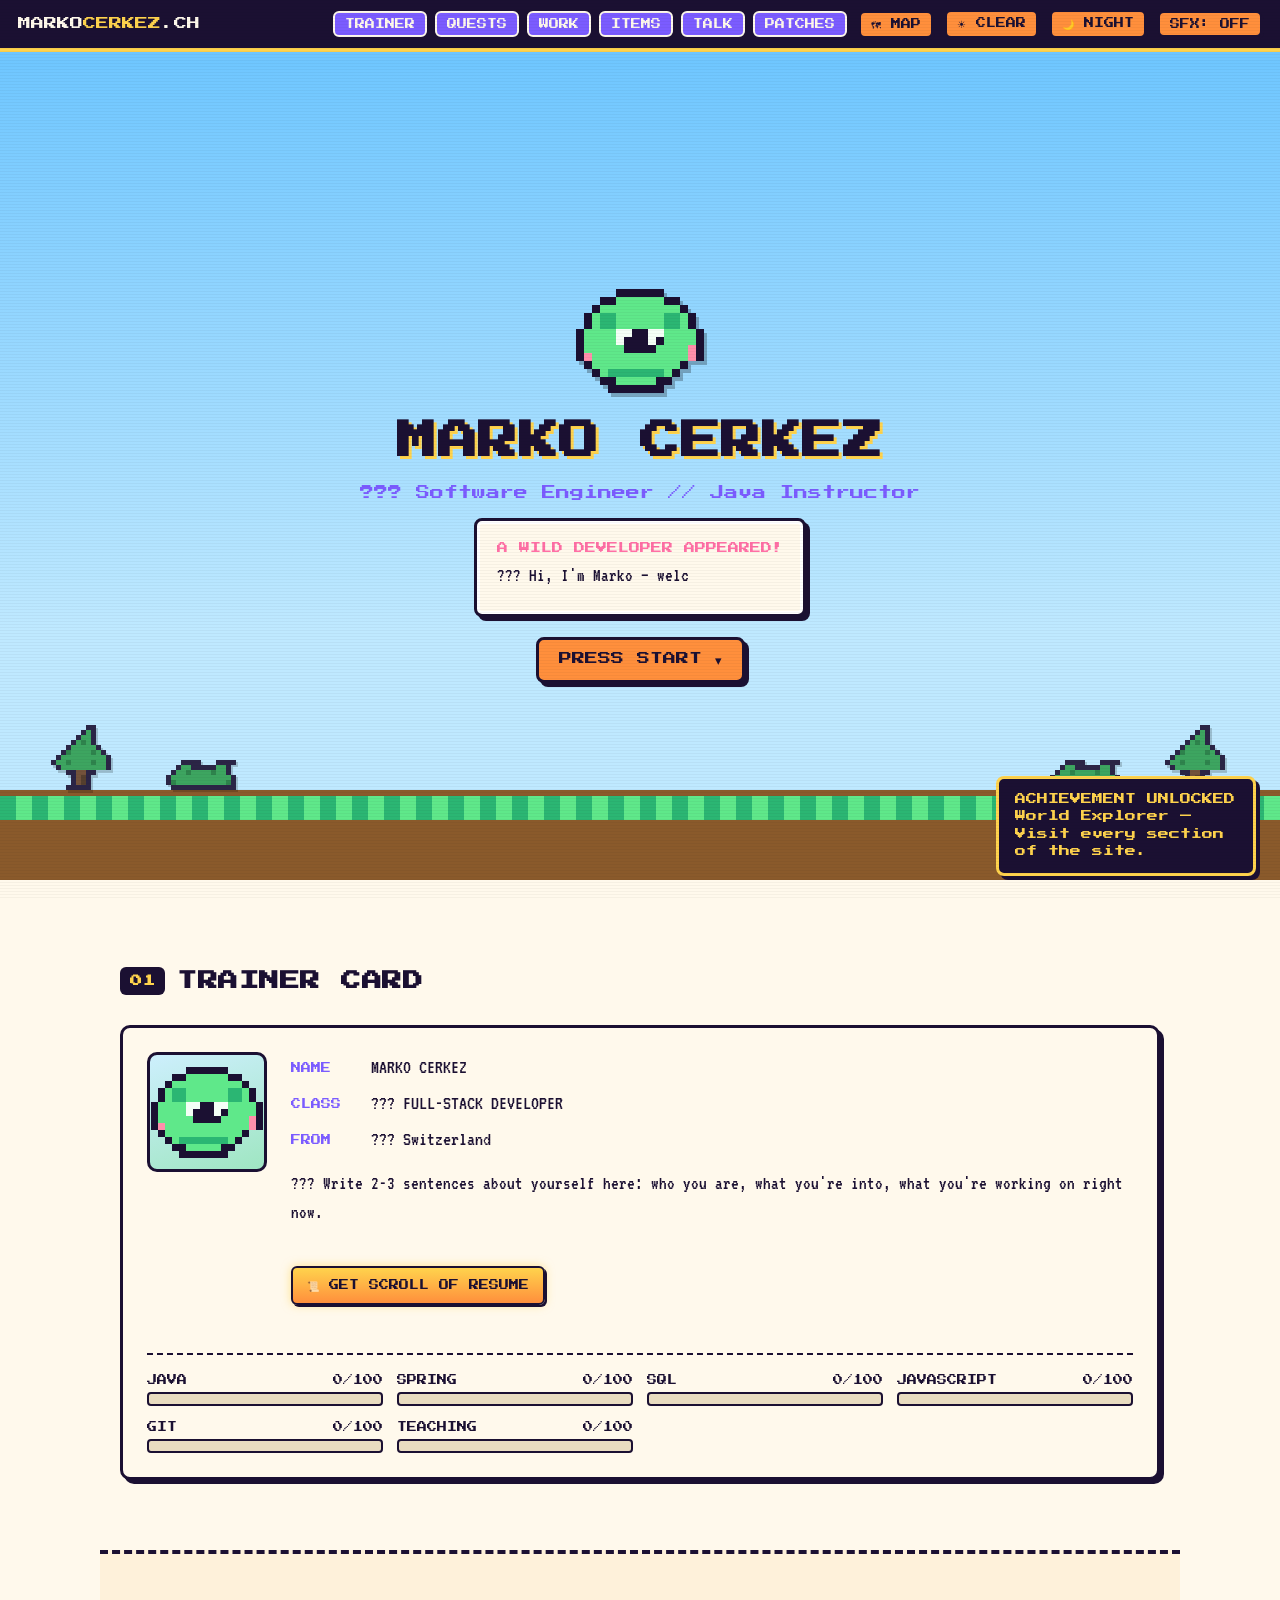
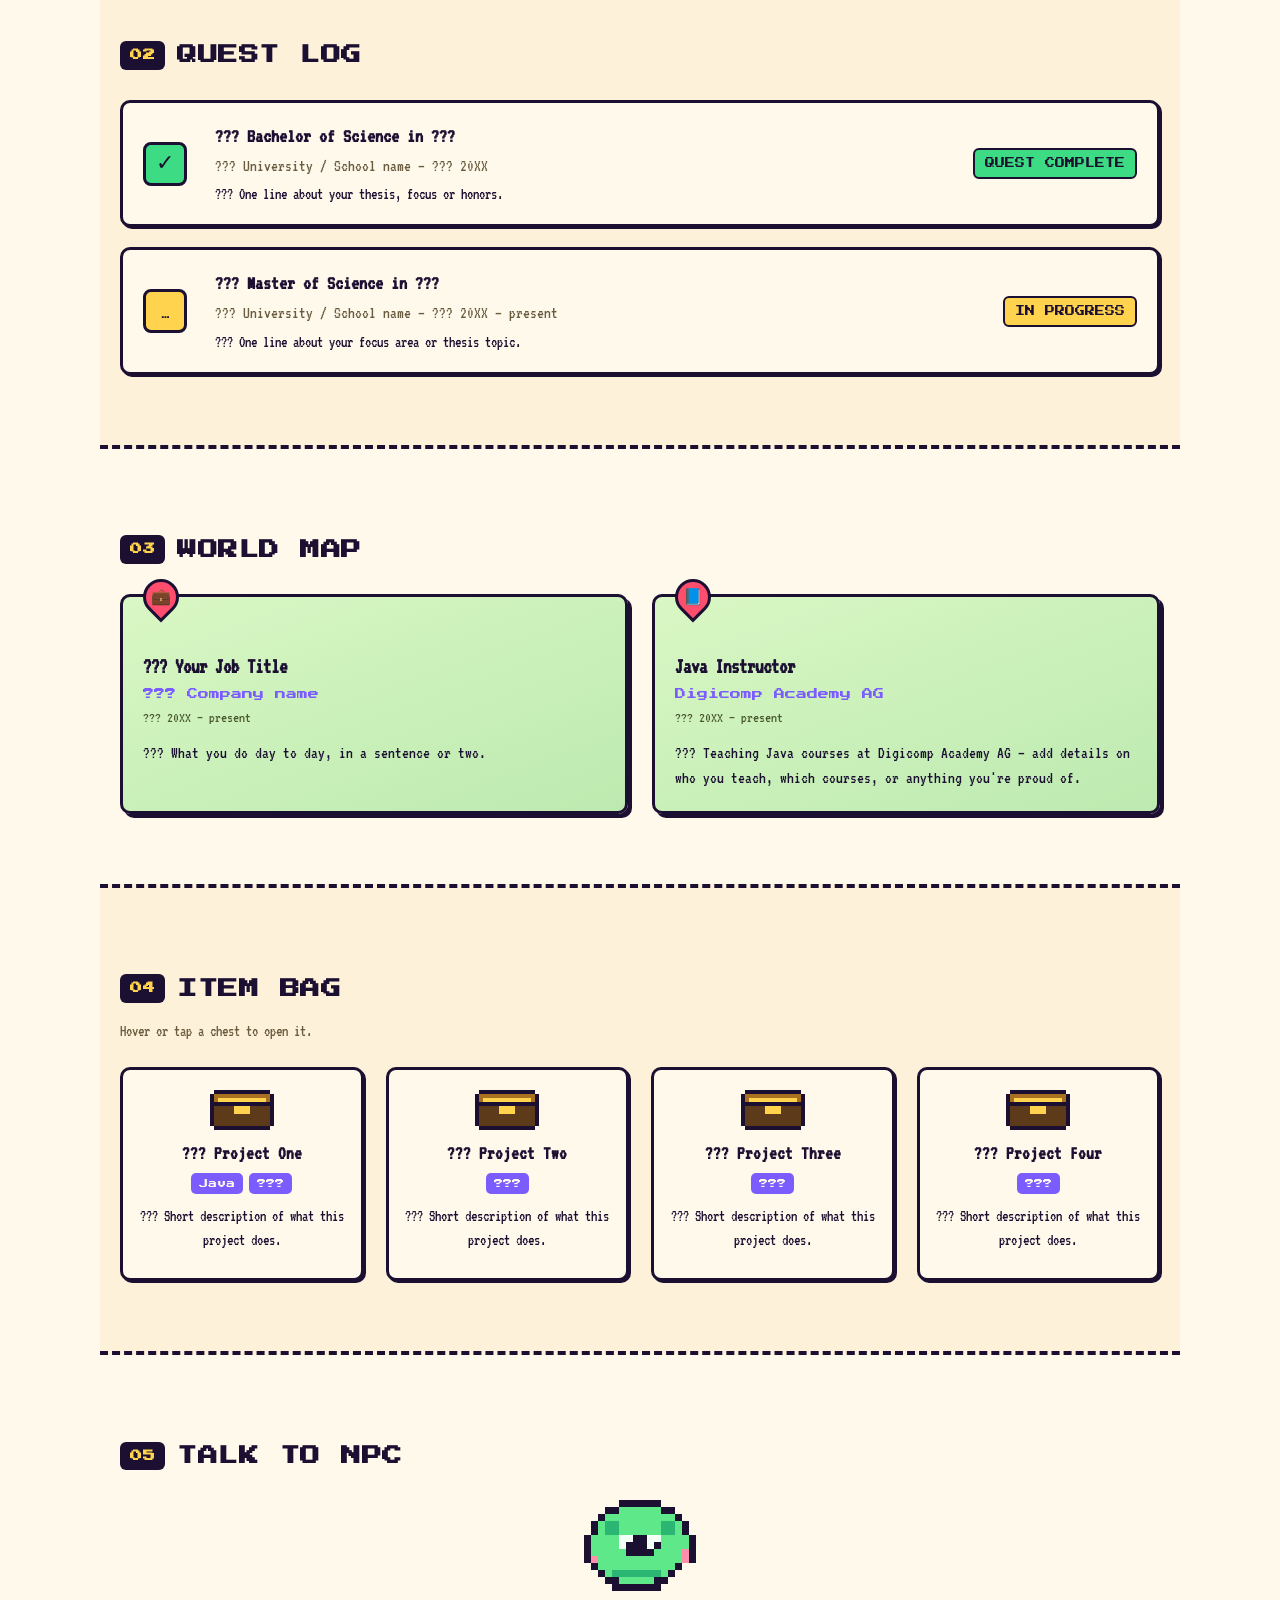
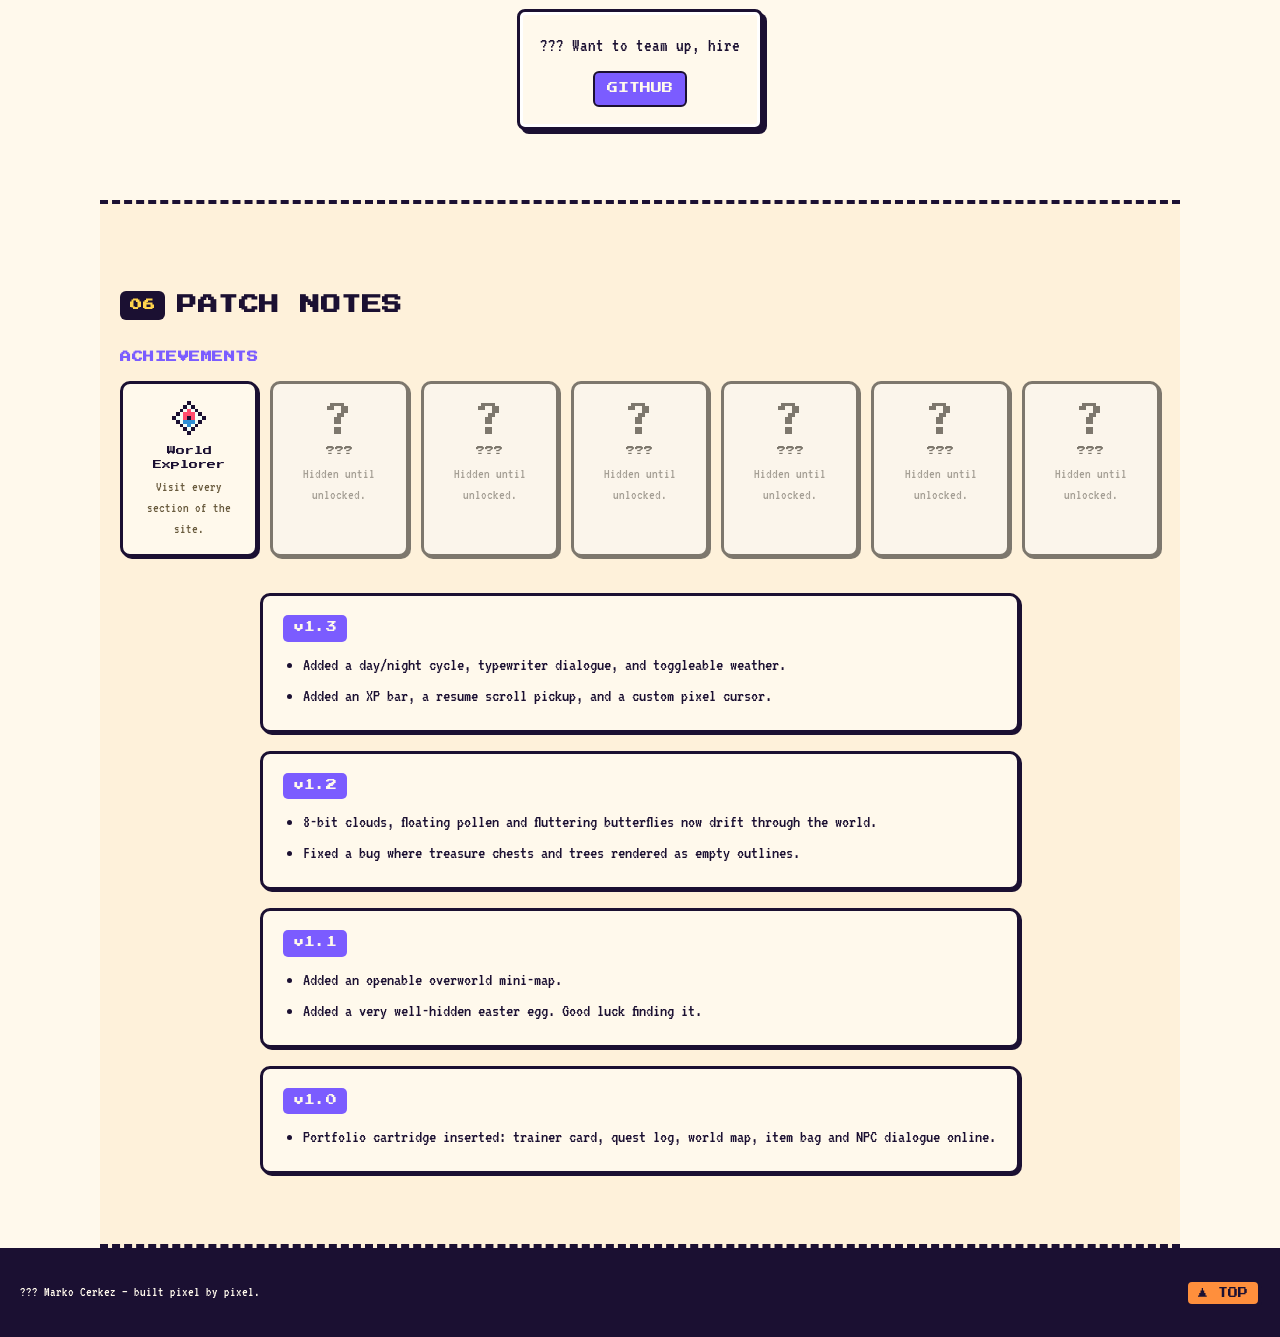
==== index.html @ c1dd6444 "Add a collapsible mobile menu (hamburger drawer) On phones the 6 nav buttons + 4 icon buttons were w" ====
<!doctype html>
<html lang="en">
<head>
<script>
  // Applied before first paint so there's no flash of the wrong theme.
  try {
    var savedTheme = localStorage.getItem("theme");
    if (savedTheme === "night") document.documentElement.setAttribute("data-theme", "night");
  } catch (e) {}
</script>
<meta charset="utf-8" />
<meta name="viewport" content="width=device-width, initial-scale=1" />
<title>Marko Cerkez // Portfolio</title>
<meta name="description" content="Marko Cerkez — portfolio quest log: education, work and projects, retro-game style." />
<meta property="og:type" content="website" />
<meta property="og:url" content="https://cerkez.ch/" />
<meta property="og:title" content="Marko Cerkez — Portfolio" />
<meta property="og:description" content="A retro, pixel-art portfolio — trainer card, quest log, world map, item bag and more." />
<meta property="og:image" content="https://cerkez.ch/assets/og-image.png" />
<meta property="og:image:width" content="1200" />
<meta property="og:image:height" content="630" />
<meta name="twitter:card" content="summary_large_image" />
<meta name="twitter:title" content="Marko Cerkez — Portfolio" />
<meta name="twitter:description" content="A retro, pixel-art portfolio — trainer card, quest log, world map, item bag and more." />
<meta name="twitter:image" content="https://cerkez.ch/assets/og-image.png" />
<link rel="icon" href="assets/favicon.svg" type="image/svg+xml" />
<link rel="preconnect" href="https://fonts.googleapis.com">
<link rel="preconnect" href="https://fonts.gstatic.com" crossorigin>
<link href="https://fonts.googleapis.com/css2?family=Press+Start+2P&family=VT323&display=swap" rel="stylesheet">
<link rel="stylesheet" href="css/style.css" />
</head>
<body>

<div class="boot-screen" id="boot-screen" aria-hidden="true">
  <div class="boot-screen__inner">
    <p class="boot-screen__title">MARKO<span>CERKEZ</span>.CH</p>
    <div class="boot-bar"><div class="boot-bar__fill" id="boot-fill"></div></div>
    <p class="boot-screen__hint">LOADING...</p>
  </div>
</div>

<div class="compass" id="compass" aria-hidden="true"><span id="compass-label"></span></div>

<div class="ambient-bg" id="ambient-bg" aria-hidden="true">
  <div class="stars" id="ambient-stars"></div>
</div>
<div class="crt-overlay" aria-hidden="true"></div>

<header class="topbar">
  <div class="topbar__bar">
    <div class="topbar__name">MARKO<span class="topbar__name-accent">CERKEZ</span>.CH</div>
    <button id="menu-toggle" class="icon-btn menu-toggle" aria-expanded="false" aria-controls="topbar-controls">☰ MENU</button>
  </div>
  <div class="topbar__controls" id="topbar-controls">
    <nav class="menu" aria-label="Main menu">
      <button data-target="about">TRAINER</button>
      <button data-target="education">QUESTS</button>
      <button data-target="work">WORK</button>
      <button data-target="projects">ITEMS</button>
      <button data-target="contact">TALK</button>
      <button data-target="patches">PATCHES</button>
    </nav>
    <button id="map-toggle" class="icon-btn" title="Open the overworld map">🗺 MAP</button>
    <button id="weather-toggle" class="icon-btn" title="Cycle the weather">☀ CLEAR</button>
    <button id="theme-toggle" class="icon-btn" title="Toggle day / night">🌙 NIGHT</button>
    <button id="sound-toggle" class="icon-btn" title="Toggle sound" aria-pressed="false">SFX: OFF</button>
  </div>
  <div class="xp-bar" id="xp-bar"><div class="xp-bar__fill" id="xp-fill"></div></div>
</header>

<main id="app">

  <section id="hero" class="hero">
    <div class="hero__sky">
      <div class="stars" id="hero-stars"></div>
      <div class="moon" id="hero-moon"></div>
      <div class="cloud cloud--1" id="cloud-1"></div>
      <div class="cloud cloud--2" id="cloud-2"></div>
      <div class="cloud cloud--3" id="cloud-3"></div>
    </div>
    <div class="hero__content">
      <div class="hero__mascot" id="hero-mascot"></div>
      <h1 class="hero__title" id="hero-name">MARKO CERKEZ</h1>
      <p class="hero__role" id="hero-role">SOFTWARE ENGINEER // JAVA INSTRUCTOR</p>
      <div class="dialog-box" id="hero-dialog">
        <p id="hero-tagline" class="dialog-box__tagline"></p>
        <div id="hero-intro-lines"></div>
        <span class="dialog-box__cursor">▶</span>
      </div>
      <button class="press-start" id="scroll-start">PRESS START ▾</button>
    </div>
    <div class="hero__ground" id="hero-ground"></div>
  </section>

  <section id="about" class="panel">
    <h2 class="panel__title"><span class="panel__title-badge">01</span> TRAINER CARD</h2>
    <div class="trainer-card">
      <div class="trainer-card__portrait" id="trainer-portrait"></div>
      <div class="trainer-card__info">
        <div class="trainer-card__row">
          <span class="trainer-card__label">NAME</span>
          <span class="trainer-card__value" id="trainer-name"></span>
        </div>
        <div class="trainer-card__row">
          <span class="trainer-card__label">CLASS</span>
          <span class="trainer-card__value" id="trainer-class"></span>
        </div>
        <div class="trainer-card__row">
          <span class="trainer-card__label">FROM</span>
          <span class="trainer-card__value" id="trainer-location"></span>
        </div>
        <p class="trainer-card__bio" id="trainer-bio"></p>
        <div id="trainer-resume"></div>
      </div>
      <div class="trainer-card__stats" id="trainer-stats"></div>
    </div>
  </section>

  <section id="education" class="panel panel--alt">
    <h2 class="panel__title"><span class="panel__title-badge">02</span> QUEST LOG</h2>
    <div class="quest-log" id="quest-log"></div>
  </section>

  <section id="work" class="panel">
    <h2 class="panel__title"><span class="panel__title-badge">03</span> WORLD MAP</h2>
    <div class="world-map" id="world-map"></div>
  </section>

  <section id="projects" class="panel panel--alt">
    <h2 class="panel__title"><span class="panel__title-badge">04</span> ITEM BAG</h2>
    <p class="panel__hint">Hover or tap a chest to open it.</p>
    <div class="item-bag" id="item-bag"></div>
  </section>

  <section id="contact" class="panel contact">
    <h2 class="panel__title"><span class="panel__title-badge">05</span> TALK TO NPC</h2>
    <div class="npc-scene">
      <div class="npc-scene__mascot" id="npc-mascot"></div>
      <div class="dialog-box dialog-box--wide">
        <p id="contact-message"></p>
        <div class="contact-links" id="contact-links"></div>
        <span class="dialog-box__cursor">▶</span>
      </div>
    </div>
  </section>

  <section id="patches" class="panel panel--alt">
    <h2 class="panel__title"><span class="panel__title-badge">06</span> PATCH NOTES</h2>
    <h3 class="badge-shelf__title">ACHIEVEMENTS</h3>
    <div class="badge-shelf" id="badge-shelf"></div>
    <div class="patch-notes" id="patch-notes"></div>
  </section>

</main>

<footer class="footer">
  <p id="footer-text"></p>
  <button class="icon-btn" id="back-to-top">▲ TOP</button>
</footer>

<div class="map-modal" id="map-modal" aria-hidden="true">
  <div class="map-modal__panel" role="dialog" aria-label="Overworld map">
    <div class="map-modal__header">
      <span>🗺 OVERWORLD MAP</span>
      <button id="map-close" class="icon-btn">✕ CLOSE</button>
    </div>
    <div class="map-modal__stage" id="map-stage"></div>
    <p class="map-modal__hint">Click a numbered flag to warp to that part of the site.</p>
  </div>
</div>

<div class="leaf-field" id="leaf-field" aria-hidden="true"></div>
<div class="weather-field" id="weather-field" aria-hidden="true"></div>
<div class="toast" id="egg-toast" role="status" aria-live="polite"></div>

<script src="js/sprites.js"></script>
<script src="js/content.js"></script>
<script src="js/script.js"></script>
</body>
</html>
---- css/style.css ----
/* ==========================================================
   Marko Cerkez — pixel/RPG portfolio
   Palette inspired by GBC-era Pokémon + Terraria daytime
   ========================================================== */

:root {
  --ink: #1b1032;
  --paper: #fff9ec;
  --sky-top: #6ec6ff;
  --sky-bottom: #bfe9ff;
  --grass-1: #5fe88a;
  --grass-2: #2bb673;
  --dirt: #8a5a2b;
  --accent: #ff8f3c;
  --accent-2: #ffd34d;
  --pink: #ff6fa5;
  --purple: #7b5cff;
  --box-bg: #fff9ec;
  --box-border: var(--ink);
  --danger: #ff4d6d;
  --ok: #3ddc84;
  --shadow-hard: 4px 4px 0 var(--ink);
  --shadow-hard-sm: 2px 2px 0 var(--ink);
  --radius: 10px;
  --font-head: "Press Start 2P", monospace;
  --font-body: "VT323", monospace;
}

/* ---------- night theme (atmosphere only — cards stay readable) ---------- */
:root[data-theme="night"] {
  --sky-top: #16213e;
  --sky-bottom: #2b2f6b;
  --grass-1: #2f9e63;
  --grass-2: #1a6b44;
  --dirt: #3c2a18;
}
:root[data-theme="night"] .ambient-cloud,
:root[data-theme="night"] .cloud {
  opacity: 0.12;
}
:root[data-theme="night"] .mote {
  filter: brightness(1.5);
}

* { box-sizing: border-box; }

html {
  scroll-behavior: smooth;
}

body {
  margin: 0;
  background: var(--paper);
  color: var(--ink);
  font-family: var(--font-body);
  font-size: 20px;
  line-height: 1.5;
  image-rendering: pixelated;
  overflow-x: hidden;
}

h1, h2, h3, .font-head {
  font-family: var(--font-head);
  line-height: 1.4;
  letter-spacing: 0.5px;
}

button {
  font-family: var(--font-head);
  cursor: pointer;
}

a { color: var(--purple); }

img, svg { image-rendering: pixelated; }

/* ---------- scanline overlay for game-screen feel ---------- */
.crt-overlay {
  position: fixed;
  inset: 0;
  pointer-events: none;
  z-index: 999;
  background: repeating-linear-gradient(
    to bottom,
    rgba(0, 0, 0, 0.055) 0px,
    rgba(0, 0, 0, 0.055) 1px,
    transparent 1px,
    transparent 3px
  );
  mix-blend-mode: multiply;
  opacity: 0.6;
}

/* ---------- ambient background (behind all panels, fixed to viewport) ---------- */
.ambient-bg {
  position: fixed;
  inset: 0;
  z-index: -1;
  overflow: hidden;
  pointer-events: none;
}

.ambient-cloud {
  position: absolute;
  opacity: 0.28;
}
.ambient-cloud--1 { top: 6%;  left: -20%; animation: driftSlow 70s linear infinite; }
.ambient-cloud--2 { top: 46%; left: -30%; animation: driftSlow 95s linear infinite; animation-delay: -30s; }
.ambient-cloud--3 { top: 76%; left: -16%; animation: driftSlow 80s linear infinite; animation-delay: -55s; }
@keyframes driftSlow {
  from { transform: translateX(0); }
  to { transform: translateX(140vw); }
}

.stars { position: absolute; inset: 0; overflow: hidden; }
.star {
  position: absolute;
  width: 2px;
  height: 2px;
  background: #fff;
  opacity: 0;
}
:root[data-theme="night"] .star {
  animation: twinkle var(--dur, 3s) ease-in-out infinite;
  animation-delay: var(--delay, 0s);
}
@keyframes twinkle {
  0%, 100% { opacity: var(--peak, 0.8); }
  50% { opacity: 0.15; }
}

.moon {
  position: absolute;
  top: 8%;
  right: 8%;
  opacity: 0;
  transform: translateY(-10px);
  transition: opacity 0.6s ease, transform 0.6s ease;
  filter: drop-shadow(0 0 8px rgba(255, 255, 255, 0.5));
}
:root[data-theme="night"] .moon { opacity: 1; transform: translateY(0); }

.mote {
  position: absolute;
  bottom: -12px;
  left: var(--x, 50%);
  width: var(--size, 4px);
  height: var(--size, 4px);
  background: var(--mote-color, var(--accent-2));
  box-shadow: 0 0 6px 1px var(--mote-color, var(--accent-2));
  animation: floatUp var(--dur, 12s) ease-in infinite;
  animation-delay: var(--delay, 0s);
}
@keyframes floatUp {
  0%   { transform: translate(0, 0); opacity: 0; }
  12%  { opacity: 0.85; }
  50%  { transform: translate(var(--sway, 24px), -52vh); }
  88%  { opacity: 0.7; }
  100% { transform: translate(0, -106vh); opacity: 0; }
}

.butterfly {
  position: absolute;
  top: 0;
  left: 0;
  opacity: 0.9;
}
.butterfly__wings {
  display: block;
  animation: flutter 0.35s steps(2) infinite;
  transform-origin: center;
}
@keyframes flutter {
  0%, 100% { transform: scaleX(1); }
  50% { transform: scaleX(0.72); }
}
.butterfly--a { animation: flightA 26s ease-in-out infinite; }
.butterfly--b { animation: flightB 32s ease-in-out infinite; animation-delay: -9s; }
@keyframes flightA {
  0%   { transform: translate(-8vw, 70vh) rotate(0deg); }
  20%  { transform: translate(22vw, 40vh) rotate(8deg); }
  40%  { transform: translate(48vw, 58vh) rotate(-6deg); }
  60%  { transform: translate(68vw, 24vh) rotate(5deg); }
  80%  { transform: translate(88vw, 46vh) rotate(-4deg); }
  100% { transform: translate(-8vw, 70vh) rotate(0deg); }
}
@keyframes flightB {
  0%   { transform: translate(100vw, 30vh) rotate(0deg); }
  25%  { transform: translate(72vw, 64vh) rotate(-7deg); }
  50%  { transform: translate(40vw, 36vh) rotate(6deg); }
  75%  { transform: translate(14vw, 60vh) rotate(-5deg); }
  100% { transform: translate(100vw, 30vh) rotate(0deg); }
}

@media (prefers-reduced-motion: reduce) {
  .ambient-cloud, .mote, .butterfly, .butterfly--a, .butterfly--b, .butterfly__wings,
  .star, .rain-drop, .snow-flake {
    animation: none !important;
    display: none;
  }
  .moon { transition: none; }
  .key-item { animation: none; }
  .dialog-box__cursor.is-ready { animation: none; opacity: 1; }
  .hero__ground { animation: none; }
  .item__chest .chest-closed, .item__chest .chest-open { transition: none; }
  .item:hover .item__chest .chest-open, .item:focus-within .item__chest .chest-open {
    animation: none;
  }
  .map-pin-pop { animation: none !important; opacity: 1; transform: scale(1); }
  .map-modal__tiles { transition: none; }
  .boot-screen { display: none; }
  .boot-screen__hint { animation: none; }
  .badge.is-unlocked { animation: none; }
  .toast { transition: none; }
}

/* ---------- topbar / quest menu ---------- */
.topbar {
  position: sticky;
  top: 0;
  z-index: 50;
  display: flex;
  align-items: center;
  justify-content: space-between;
  gap: 12px;
  padding: 10px 18px 14px;
  background: var(--ink);
  flex-wrap: wrap;
}

.topbar__bar {
  display: flex;
  align-items: center;
  gap: 12px;
}

.topbar__controls {
  display: flex;
  align-items: center;
  gap: 12px;
  flex-wrap: wrap;
}

.topbar__name {
  font-family: var(--font-head);
  color: var(--paper);
  font-size: 13px;
  white-space: nowrap;
}
.topbar__name-accent { color: var(--accent-2); }

.menu-toggle { display: none; }

.menu {
  display: flex;
  gap: 8px;
  flex-wrap: wrap;
  justify-content: center;
}

.menu button {
  background: var(--purple);
  color: var(--paper);
  border: 2px solid var(--paper);
  border-radius: 6px;
  padding: 6px 10px;
  font-size: 10px;
  box-shadow: var(--shadow-hard-sm);
  transition: transform 0.08s ease, background 0.15s ease;
}
.menu button:hover { background: var(--pink); transform: translateY(-2px); }
.menu button:active { transform: translateY(1px); box-shadow: none; }

.icon-btn {
  background: var(--accent);
  color: var(--ink);
  border: 2px solid var(--ink);
  border-radius: 6px;
  padding: 6px 10px;
  font-size: 10px;
  box-shadow: var(--shadow-hard-sm);
}
.icon-btn:hover { background: var(--accent-2); }
.icon-btn:active { transform: translateY(1px); box-shadow: none; }

.xp-bar {
  position: absolute;
  left: 0;
  right: 0;
  bottom: 0;
  height: 4px;
  background: var(--accent-2);
}
.xp-bar__fill {
  height: 100%;
  width: 0%;
  background: linear-gradient(90deg, var(--ok), #a6ff8f);
}

/* ---------- hero ---------- */
.hero {
  position: relative;
  min-height: 92vh;
  display: flex;
  flex-direction: column;
  justify-content: center;
  align-items: center;
  overflow: hidden;
  background: linear-gradient(to bottom, var(--sky-top) 0%, var(--sky-bottom) 70%);
  text-align: center;
  padding: 40px 16px 0;
}

.hero__sky { position: absolute; inset: 0; z-index: 0; }

.cloud {
  position: absolute;
  opacity: 0.95;
  filter: drop-shadow(3px 3px 0 rgba(0,0,0,0.12));
}
.cloud--1 { top: 10%; left: -14%; animation: drift 38s linear infinite; }
.cloud--2 { top: 24%; left: -24%; animation: drift 52s linear infinite; animation-delay: -10s; }
.cloud--3 { top: 6%; left: -34%; animation: drift 65s linear infinite; animation-delay: -30s; }

@keyframes drift {
  from { transform: translateX(0); }
  to { transform: translateX(140vw); }
}

.hero__ground {
  position: absolute;
  bottom: 0;
  left: 0;
  right: 0;
  height: 90px;
  background-image:
    repeating-linear-gradient(90deg, var(--grass-2) 0 16px, var(--grass-1) 16px 32px);
  border-top: 6px solid var(--dirt);
  box-shadow: inset 0 -70px 0 -10px var(--dirt);
  z-index: 1;
  animation: grassSway 7s ease-in-out infinite;
}
@keyframes grassSway {
  0%, 100% { background-position-x: 0; }
  50% { background-position-x: 8px; }
}

.hero__scenery {
  position: absolute;
  bottom: 90px;
  left: 0;
  right: 0;
  z-index: 2;
  pointer-events: none;
}
.hero__scenery > * {
  position: absolute;
  bottom: 0;
}
.hero__scenery .scenery-tree { filter: drop-shadow(2px 3px 0 rgba(0,0,0,0.2)); }
.hero__scenery .scenery-bush { filter: drop-shadow(2px 2px 0 rgba(0,0,0,0.2)); }

.hero__content {
  position: relative;
  z-index: 2;
  display: flex;
  flex-direction: column;
  align-items: center;
  gap: 14px;
  max-width: 640px;
}

.hero__mascot { animation: bob 1.8s ease-in-out infinite; filter: drop-shadow(3px 4px 0 rgba(0,0,0,0.25)); }
@keyframes bob { 0%, 100% { transform: translateY(0); } 50% { transform: translateY(-10px); } }

.hero__title {
  font-size: clamp(22px, 6vw, 40px);
  color: var(--ink);
  text-shadow: 3px 3px 0 var(--accent-2);
  margin: 6px 0 0;
}

.hero__role {
  font-family: var(--font-head);
  font-size: clamp(10px, 2.4vw, 14px);
  color: var(--purple);
  margin: 0;
}

.press-start {
  margin-top: 6px;
  background: var(--accent);
  border: 3px solid var(--ink);
  border-radius: 8px;
  padding: 12px 20px;
  font-size: 13px;
  color: var(--ink);
  box-shadow: var(--shadow-hard);
  animation: pulse 1.6s ease-in-out infinite;
}
.press-start:hover { background: var(--accent-2); }
.press-start:active { transform: translateY(2px); box-shadow: var(--shadow-hard-sm); }
@keyframes pulse { 0%,100% { transform: scale(1); } 50% { transform: scale(1.04); } }

/* ---------- dialog box (Pokémon-style text box) ---------- */
.dialog-box {
  position: relative;
  background: var(--box-bg);
  border: 3px solid var(--box-border);
  border-radius: 8px;
  box-shadow: var(--shadow-hard), inset 0 0 0 3px #fff;
  padding: 16px 20px 20px;
  font-family: var(--font-body);
  font-size: 19px;
  text-align: left;
  max-width: 560px;
}
.dialog-box--wide { max-width: 640px; }
.dialog-box__tagline {
  font-family: var(--font-head);
  font-size: 11px;
  color: var(--pink);
  margin: 0 0 8px;
}
.dialog-box p { margin: 4px 0; }
.dialog-box__cursor {
  position: absolute;
  bottom: 8px;
  right: 14px;
  color: var(--ink);
  opacity: 0;
}
.dialog-box__cursor.is-ready { animation: blink 1s steps(2) infinite; }
@keyframes blink { 0%, 50% { opacity: 1; } 50.01%, 100% { opacity: 0; } }

/* ---------- panels ---------- */
.panel {
  padding: 70px 20px;
  max-width: 1080px;
  margin: 0 auto;
  opacity: 0;
  transform: translateY(24px);
  transition: opacity 0.6s ease, transform 0.6s ease;
}
.panel.is-visible { opacity: 1; transform: translateY(0); }
.panel--alt { background: #fef1da; border-top: 4px dashed var(--ink); border-bottom: 4px dashed var(--ink); }

.panel__title {
  font-size: clamp(14px, 3vw, 20px);
  display: flex;
  align-items: center;
  gap: 12px;
  margin-bottom: 30px;
}
.panel__title-badge {
  background: var(--ink);
  color: var(--accent-2);
  padding: 6px 10px;
  border-radius: 6px;
  font-size: 12px;
}
.panel__hint {
  font-size: 16px;
  color: #6a5c3f;
  margin-top: -14px;
  margin-bottom: 24px;
}

/* ---------- trainer card ---------- */
.trainer-card {
  display: grid;
  grid-template-columns: auto 1fr;
  grid-template-rows: auto auto;
  gap: 24px;
  background: var(--box-bg);
  border: 3px solid var(--ink);
  border-radius: var(--radius);
  box-shadow: var(--shadow-hard);
  padding: 24px;
}
.trainer-card__portrait {
  grid-row: 1 / 3;
  width: 120px;
  height: 120px;
  display: flex;
  align-items: center;
  justify-content: center;
  background: linear-gradient(160deg, #cdeffd, #9fe6c2);
  border: 3px solid var(--ink);
  border-radius: 10px;
  overflow: hidden;
}
.trainer-card__portrait img { width: 100%; height: 100%; object-fit: cover; }
.trainer-card__info { display: flex; flex-direction: column; gap: 6px; }
.trainer-card__row { display: flex; gap: 10px; align-items: baseline; flex-wrap: wrap; }
.trainer-card__label {
  font-family: var(--font-head);
  font-size: 10px;
  color: var(--purple);
  min-width: 70px;
}
.trainer-card__value { font-size: 20px; }
.trainer-card__bio { margin-top: 10px; font-size: 19px; }
.key-item {
  display: inline-flex;
  align-items: center;
  gap: 8px;
  margin-top: 14px;
  font-family: var(--font-head);
  font-size: 10px;
  background: linear-gradient(180deg, var(--accent-2), var(--accent));
  color: var(--ink);
  border: 2px solid var(--ink);
  border-radius: 6px;
  padding: 10px 14px;
  text-decoration: none;
  box-shadow: var(--shadow-hard-sm), 0 0 10px rgba(255, 211, 77, 0.6);
  animation: keyItemGlow 2.4s ease-in-out infinite;
}
.key-item:hover { background: linear-gradient(180deg, #fff1b8, var(--accent-2)); }
@keyframes keyItemGlow {
  0%, 100% { box-shadow: var(--shadow-hard-sm), 0 0 6px rgba(255, 211, 77, 0.45); }
  50% { box-shadow: var(--shadow-hard-sm), 0 0 14px rgba(255, 211, 77, 0.85); }
}
.trainer-card__stats {
  grid-column: 1 / 3;
  display: grid;
  grid-template-columns: repeat(auto-fit, minmax(220px, 1fr));
  gap: 14px;
  border-top: 2px dashed var(--ink);
  padding-top: 18px;
}
.stat-bar__label {
  display: flex;
  justify-content: space-between;
  font-family: var(--font-head);
  font-size: 10px;
  margin-bottom: 4px;
}
.stat-bar__track {
  height: 14px;
  background: #e9dcc0;
  border: 2px solid var(--ink);
  border-radius: 4px;
  overflow: hidden;
}
.stat-bar__fill {
  height: 100%;
  background: linear-gradient(90deg, var(--ok), #a6ff8f);
  width: 0%;
  transition: width 1.2s cubic-bezier(.2,.8,.2,1);
}

@media (max-width: 600px) {
  .trainer-card { grid-template-columns: 1fr; }
  .trainer-card__portrait { grid-row: auto; margin: 0 auto; }
  .trainer-card__stats { grid-column: 1; }
}

/* ---------- quest log ---------- */
.quest-log { display: flex; flex-direction: column; gap: 20px; }
.quest {
  display: grid;
  grid-template-columns: 56px 1fr auto;
  gap: 16px;
  align-items: center;
  background: var(--box-bg);
  border: 3px solid var(--ink);
  border-radius: var(--radius);
  box-shadow: var(--shadow-hard-sm);
  padding: 18px 20px;
}
.quest__icon {
  width: 44px; height: 44px;
  border-radius: 8px;
  display: flex; align-items: center; justify-content: center;
  font-size: 22px;
  border: 3px solid var(--ink);
}
.quest--done .quest__icon { background: var(--ok); }
.quest--active .quest__icon { background: var(--accent-2); }
.quest__title { font-size: 20px; font-weight: bold; margin: 0; }
.quest__place { font-size: 17px; color: #6a5c3f; margin: 2px 0; }
.quest__notes { font-size: 16px; margin: 4px 0 0; }
.quest__status {
  font-family: var(--font-head);
  font-size: 10px;
  padding: 6px 10px;
  border-radius: 6px;
  border: 2px solid var(--ink);
  white-space: nowrap;
}
.quest--done .quest__status { background: var(--ok); }
.quest--active .quest__status { background: var(--accent-2); animation: pulse 2s ease-in-out infinite; }

@media (max-width: 560px) {
  .quest { grid-template-columns: 44px 1fr; }
  .quest__status { grid-column: 1 / 3; justify-self: start; }
}

/* ---------- world map (work) ---------- */
.world-map {
  display: grid;
  grid-template-columns: repeat(auto-fit, minmax(260px, 1fr));
  gap: 24px;
}
.location {
  position: relative;
  background: linear-gradient(160deg, #d9f7c4, #bdeab0);
  border: 3px solid var(--ink);
  border-radius: var(--radius);
  box-shadow: var(--shadow-hard);
  padding: 20px;
  padding-top: 54px;
}
.location__pin {
  position: absolute;
  top: -18px;
  left: 20px;
  width: 36px; height: 36px;
  background: var(--danger);
  border: 3px solid var(--ink);
  border-radius: 50% 50% 50% 0;
  transform: rotate(-45deg);
  display: flex; align-items: center; justify-content: center;
}
.location__pin span { transform: rotate(45deg); font-size: 16px; }
.location__role { font-size: 21px; font-weight: bold; margin: 0; }
.location__company { font-family: var(--font-head); font-size: 11px; color: var(--purple); margin: 4px 0; }
.location__period { font-size: 15px; color: #4c5a30; margin: 0 0 10px; }
.location__desc { font-size: 17px; margin: 0; }

/* ---------- item bag (projects) ---------- */
.item-bag {
  display: grid;
  grid-template-columns: repeat(auto-fit, minmax(230px, 1fr));
  gap: 22px;
}
.item {
  background: var(--box-bg);
  border: 3px solid var(--ink);
  border-radius: var(--radius);
  box-shadow: var(--shadow-hard-sm);
  padding: 16px;
  text-align: center;
  transition: transform 0.15s ease, box-shadow 0.15s ease;
  cursor: pointer;
}
.item:hover, .item:focus-within { transform: translateY(-6px); box-shadow: var(--shadow-hard); }
.item__chest { position: relative; margin: 0 auto 10px; width: 68px; height: 44px; }
.item__chest .chest-closed,
.item__chest .chest-open {
  position: absolute;
  inset: 0;
  display: flex;
  align-items: flex-end;
  justify-content: center;
  transform-origin: bottom center;
  transition: opacity 0.2s ease, transform 0.2s ease;
}
.item__chest .chest-closed { opacity: 1; transform: scale(1) rotate(0deg); }
.item__chest .chest-open { opacity: 0; transform: scale(0.7) rotate(-8deg); }
.item:hover .item__chest .chest-closed,
.item:focus-within .item__chest .chest-closed {
  opacity: 0;
  transform: scale(0.8) rotate(8deg);
}
.item:hover .item__chest .chest-open,
.item:focus-within .item__chest .chest-open {
  opacity: 1;
  transform: scale(1) rotate(0deg);
  animation: chestPop 0.4s cubic-bezier(0.34, 1.56, 0.64, 1);
}
@keyframes chestPop {
  0% { transform: scale(0.55) rotate(-10deg); }
  65% { transform: scale(1.15) rotate(4deg); }
  100% { transform: scale(1) rotate(0deg); }
}
.item__name { font-size: 19px; font-weight: bold; margin: 4px 0; }
.item__tech {
  display: flex; flex-wrap: wrap; gap: 6px; justify-content: center;
  margin-bottom: 10px;
}
.item__tech span {
  font-family: var(--font-head);
  font-size: 9px;
  background: var(--purple);
  color: var(--paper);
  padding: 4px 8px;
  border-radius: 5px;
}
.item__desc { font-size: 16px; margin: 0 0 10px; }
.item__link {
  display: inline-block;
  font-family: var(--font-head);
  font-size: 10px;
  background: var(--accent);
  border: 2px solid var(--ink);
  border-radius: 6px;
  padding: 6px 10px;
  color: var(--ink);
  text-decoration: none;
}
.item__link:hover { background: var(--accent-2); }

/* ---------- patch notes ---------- */
.patch-notes { display: flex; flex-direction: column; gap: 18px; max-width: 760px; margin: 0 auto; }
.patch {
  background: var(--box-bg);
  border: 3px solid var(--ink);
  border-radius: var(--radius);
  box-shadow: var(--shadow-hard-sm);
  padding: 16px 20px;
}
.patch__version {
  display: inline-block;
  font-family: var(--font-head);
  font-size: 11px;
  background: var(--purple);
  color: var(--paper);
  padding: 5px 10px;
  border-radius: 5px;
  margin-bottom: 10px;
}
.patch__notes { margin: 0; padding-left: 20px; }
.patch__notes li { font-size: 18px; margin-bottom: 4px; }

/* ---------- contact ---------- */
.contact { text-align: center; }
.npc-scene {
  display: flex;
  flex-direction: column;
  align-items: center;
  gap: 18px;
}
.contact-links {
  display: flex;
  flex-wrap: wrap;
  gap: 10px;
  justify-content: center;
  margin-top: 10px;
}
.contact-links a {
  font-family: var(--font-head);
  font-size: 11px;
  background: var(--purple);
  color: var(--paper);
  border: 2px solid var(--ink);
  border-radius: 6px;
  padding: 8px 12px;
  text-decoration: none;
}
.contact-links a:hover { background: var(--pink); }

/* ---------- footer ---------- */
.footer {
  display: flex;
  justify-content: space-between;
  align-items: center;
  gap: 12px;
  flex-wrap: wrap;
  padding: 20px;
  background: var(--ink);
  color: var(--paper);
  font-size: 14px;
}

/* ---------- overworld mini-map modal ---------- */
.map-modal {
  position: fixed;
  inset: 0;
  z-index: 200;
  display: flex;
  align-items: center;
  justify-content: center;
  padding: 20px;
  background: rgba(27, 16, 50, 0.72);
  opacity: 0;
  pointer-events: none;
  transition: opacity 0.2s ease;
}
.map-modal.is-open { opacity: 1; pointer-events: auto; }
.map-modal__panel {
  background: var(--box-bg);
  border: 4px solid var(--ink);
  border-radius: var(--radius);
  box-shadow: var(--shadow-hard);
  padding: 18px;
  max-width: 94vw;
  max-height: 90vh;
  overflow: auto;
  transform: translateY(16px) scale(0.98);
  transition: transform 0.2s ease;
}
.map-modal.is-open .map-modal__panel { transform: translateY(0) scale(1); }
.map-modal__header {
  display: flex;
  align-items: center;
  justify-content: space-between;
  gap: 16px;
  font-family: var(--font-head);
  font-size: 12px;
  margin-bottom: 14px;
}
.map-modal__hint {
  text-align: center;
  font-size: 15px;
  color: #6a5c3f;
  margin: 12px 0 0;
}
.map-modal__stage {
  position: relative;
  --tile-size: clamp(24px, 6.2vw, 34px);
  width: calc(var(--tile-size) * 11);
  height: calc(var(--tile-size) * 7);
  border: 3px solid var(--ink);
  border-radius: 6px;
  overflow: hidden;
}
.map-modal__tiles {
  position: absolute;
  inset: 0;
  display: grid;
  grid-template-columns: repeat(11, var(--tile-size));
  grid-template-rows: repeat(7, var(--tile-size));
  opacity: 0;
  transform: scale(0.96);
  transition: opacity 0.3s ease, transform 0.3s ease;
}
.map-modal.is-open .map-modal__tiles { opacity: 1; transform: scale(1); }
.tile { position: relative; }
.tile--grass { background: var(--grass-1); }
.tile--grass-alt { background: var(--grass-2); }
.tile--path { background: #d8b171; box-shadow: inset 0 0 0 1px rgba(0,0,0,0.05); }
.tile--water { background: linear-gradient(135deg, #5ec8f5, #2f8fd4); animation: shimmer 2.4s ease-in-out infinite; }
.tile__tree { position: absolute; inset: 0; display: flex; align-items: center; justify-content: center; pointer-events: none; }
.tile__tree svg { width: 90%; height: auto; }
@keyframes shimmer { 0%, 100% { filter: brightness(1); } 50% { filter: brightness(1.12); } }

.map-modal__pins { position: absolute; inset: 0; }
.map-pin-pop {
  position: absolute;
  opacity: 0;
  transform: scale(0.3);
}
.map-modal.is-open .map-pin-pop {
  animation: pinPop 0.4s cubic-bezier(0.34, 1.56, 0.64, 1) forwards;
  animation-delay: calc(var(--i, 0) * 55ms + 150ms);
}
@keyframes pinPop {
  0% { opacity: 0; transform: scale(0.3); }
  70% { opacity: 1; transform: scale(1.2); }
  100% { opacity: 1; transform: scale(1); }
}
.map-pin {
  background: var(--danger);
  color: var(--paper);
  border: 2px solid var(--ink);
  border-radius: 50% 50% 50% 0;
  width: 26px;
  height: 26px;
  display: flex;
  align-items: center;
  justify-content: center;
  font-family: var(--font-head);
  font-size: 9px;
  box-shadow: var(--shadow-hard-sm);
  cursor: pointer;
  transform: translate(-50%, -100%) rotate(-45deg);
  transition: transform 0.12s ease;
}
.map-pin span { display: inline-block; transform: rotate(45deg); }
.map-pin:hover { transform: translate(-50%, -100%) rotate(-45deg) scale(1.15); }

@media (max-width: 480px) {
  .map-modal__header span { font-size: 10px; }
}

/* ---------- weather toggle ---------- */
.weather-field {
  position: fixed;
  inset: 0;
  z-index: 150;
  pointer-events: none;
  overflow: hidden;
}
.rain-drop {
  position: absolute;
  top: -5%;
  width: 2px;
  height: 16px;
  background: linear-gradient(to bottom, rgba(94, 200, 245, 0), #5ec8f5);
  animation: rainFall linear infinite;
}
@keyframes rainFall {
  0% { transform: translate(0, 0); opacity: 0.9; }
  100% { transform: translate(-18px, 112vh); opacity: 0.6; }
}
.snow-flake {
  position: absolute;
  top: -5%;
  width: var(--size, 4px);
  height: var(--size, 4px);
  background: #ffffff;
  box-shadow: 0 0 3px rgba(255,255,255,0.8);
  animation: snowFall linear infinite;
}
@keyframes snowFall {
  0%   { transform: translate(0, 0); opacity: 0.95; }
  50%  { transform: translate(var(--sway, 20px), 56vh); }
  100% { transform: translate(0, 112vh); opacity: 0.85; }
}

/* ---------- easter-egg: falling leaves + toast ---------- */
.leaf-field {
  position: fixed;
  inset: 0;
  z-index: 300;
  pointer-events: none;
  overflow: hidden;
}
.falling-leaf {
  position: absolute;
  top: -30px;
  animation: leafFall linear forwards;
}
@keyframes leafFall {
  0% { transform: translateY(0) translateX(0) rotate(0deg); opacity: 1; }
  100% { transform: translateY(110vh) translateX(var(--drift, 40px)) rotate(360deg); opacity: 0.9; }
}

.toast {
  position: fixed;
  bottom: 24px;
  right: 24px;
  z-index: 300;
  background: var(--ink);
  color: var(--accent-2);
  border: 3px solid var(--accent-2);
  border-radius: 8px;
  padding: 12px 16px;
  font-family: var(--font-head);
  font-size: 11px;
  line-height: 1.6;
  white-space: pre-line;
  max-width: 260px;
  box-shadow: var(--shadow-hard);
  transform: translateY(20px);
  opacity: 0;
  transition: transform 0.25s ease, opacity 0.25s ease;
  pointer-events: none;
}
.toast.is-visible { transform: translateY(0); opacity: 1; }

.hero__mascot.is-squish, .npc-scene__mascot.is-squish {
  animation: squish 0.18s ease;
}
@keyframes squish {
  0% { transform: scale(1, 1); }
  40% { transform: scale(1.18, 0.82); }
  100% { transform: scale(1, 1); }
}
.hero__mascot.is-shiny, .npc-scene__mascot.is-shiny {
  filter: drop-shadow(3px 4px 0 rgba(0,0,0,0.25)) drop-shadow(0 0 10px var(--accent-2));
}

/* ---------- decorative scenery reused in panels ---------- */
.scenery-tree, .scenery-bush { opacity: 0.9; }

/* ---------- boot screen ---------- */
.boot-screen {
  position: fixed;
  inset: 0;
  z-index: 500;
  background: var(--ink);
  display: flex;
  align-items: center;
  justify-content: center;
  transition: opacity 0.4s ease, visibility 0.4s ease;
  /* Safety net: if script.js never runs (blocked, errors out), this
     still lifts the boot screen on its own after a few seconds instead
     of leaving the whole site covered forever. A no-op in the normal
     case, since JS hides/removes it well before this fires. */
  animation: bootFailsafe 0s 4s forwards;
}
@keyframes bootFailsafe {
  to { opacity: 0; visibility: hidden; pointer-events: none; }
}
.boot-screen.is-hidden { opacity: 0; visibility: hidden; pointer-events: none; }
.boot-screen__inner { display: flex; flex-direction: column; align-items: center; gap: 18px; padding: 20px; }
.boot-screen__title {
  font-family: var(--font-head);
  color: var(--paper);
  font-size: clamp(14px, 4vw, 20px);
  text-align: center;
}
.boot-screen__title span { color: var(--accent-2); }
.boot-bar {
  width: min(70vw, 320px);
  height: 14px;
  background: #2a2140;
  border: 3px solid var(--accent-2);
  border-radius: 4px;
  overflow: hidden;
}
.boot-bar__fill {
  height: 100%;
  width: 0%;
  background: linear-gradient(90deg, var(--ok), #a6ff8f);
}
.boot-screen__hint {
  font-family: var(--font-head);
  font-size: 10px;
  color: var(--paper);
  opacity: 0.7;
  animation: blink 1.2s steps(2) infinite;
}

/* ---------- scroll compass ---------- */
.compass {
  position: fixed;
  left: 14px;
  bottom: 14px;
  z-index: 40;
  background: var(--ink);
  color: var(--accent-2);
  font-family: var(--font-head);
  font-size: 10px;
  padding: 8px 12px;
  border: 2px solid var(--accent-2);
  border-radius: 6px;
  box-shadow: var(--shadow-hard-sm);
  opacity: 0;
  transform: translateY(10px);
  transition: opacity 0.3s ease, transform 0.3s ease;
  pointer-events: none;
}
.compass.is-visible { opacity: 1; transform: translateY(0); }

/* ---------- achievement badge shelf ---------- */
.badge-shelf__title {
  font-family: var(--font-head);
  font-size: 11px;
  color: var(--purple);
  margin: 0 0 16px;
}
.badge-shelf {
  display: grid;
  /* 7 achievements at this width keeps them on one row on a typical
     desktop viewport instead of stranding the last one alone. */
  grid-template-columns: repeat(auto-fit, minmax(128px, 1fr));
  gap: 12px;
  margin-bottom: 36px;
}
.badge {
  display: flex;
  flex-direction: column;
  align-items: center;
  text-align: center;
  gap: 6px;
  background: var(--box-bg);
  border: 3px solid var(--ink);
  border-radius: var(--radius);
  box-shadow: var(--shadow-hard-sm);
  padding: 14px 10px;
  transition: transform 0.15s ease;
}
.badge__icon {
  display: flex;
  align-items: center;
  justify-content: center;
  height: 40px;
}
.badge__icon svg { width: 34px; height: auto; max-height: 40px; }
.badge.is-locked .badge__icon svg { width: 24px; }
.badge__title { font-family: var(--font-head); font-size: 9px; }
.badge__desc { font-size: 14px; color: #6a5c3f; margin: 0; }
.badge.is-locked {
  opacity: 0.55;
  filter: grayscale(1);
}
.badge.is-unlocked {
  animation: badgeUnlock 0.5s cubic-bezier(0.34, 1.56, 0.64, 1);
}
@keyframes badgeUnlock {
  0% { transform: scale(0.7); opacity: 0; }
  70% { transform: scale(1.12); opacity: 1; }
  100% { transform: scale(1); }
}

/* ---------- collapsible mobile menu ---------- */
@media (max-width: 760px) {
  .topbar { flex-direction: column; align-items: stretch; gap: 0; }
  .topbar__bar { justify-content: space-between; }
  .menu-toggle { display: inline-flex; }

  .topbar__controls {
    flex-direction: column;
    align-items: stretch;
    gap: 8px;
    max-height: 0;
    overflow: hidden;
    opacity: 0;
    margin-top: 0;
    transition: max-height 0.3s ease, opacity 0.25s ease, margin-top 0.3s ease;
  }
  .topbar__controls.is-open {
    max-height: 600px;
    opacity: 1;
    margin-top: 10px;
  }
  .topbar__controls .menu {
    flex-direction: column;
    align-items: stretch;
  }
  .topbar__controls .menu button,
  .topbar__controls > .icon-btn {
    width: 100%;
  }
}

@media (prefers-reduced-motion: reduce) {
  .topbar__controls { transition: none; }
}

@media (max-width: 480px) {
  body { font-size: 18px; }
  .compass { left: 8px; bottom: 8px; font-size: 8px; padding: 6px 9px; }
}
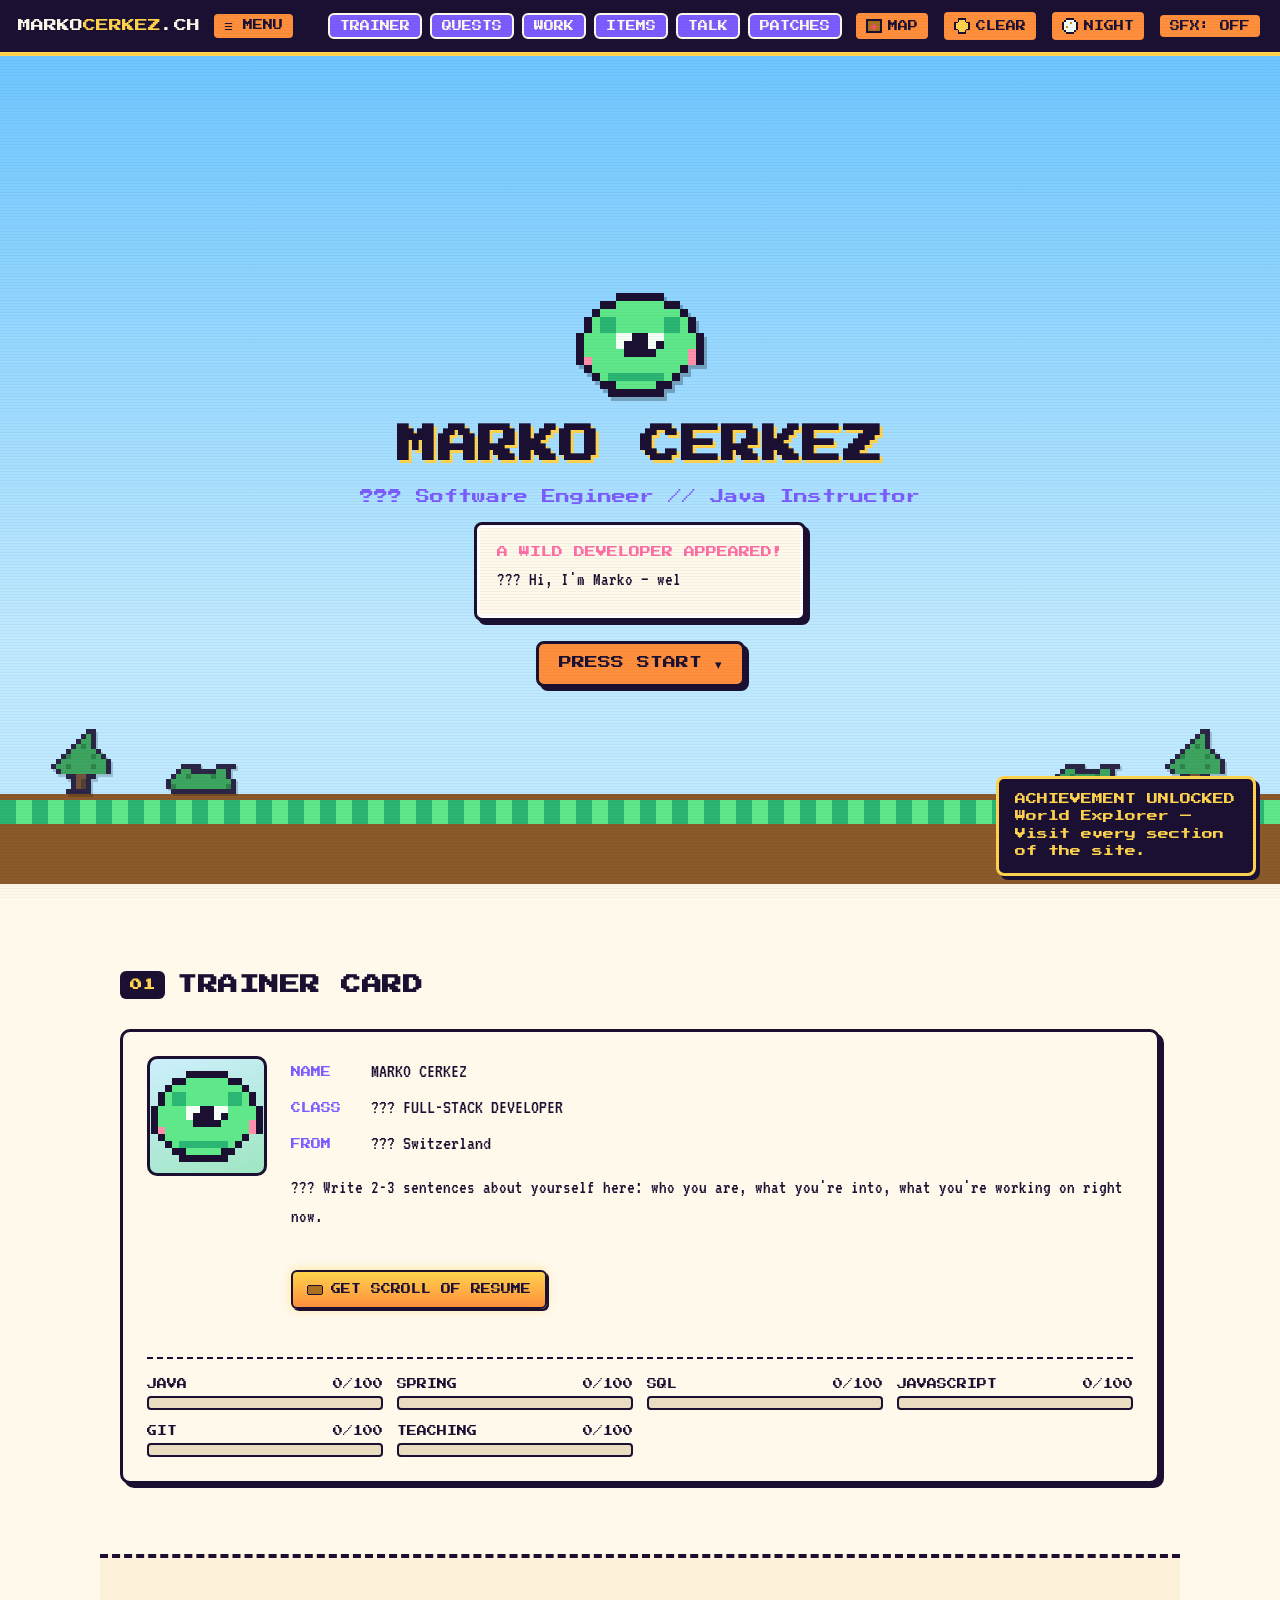
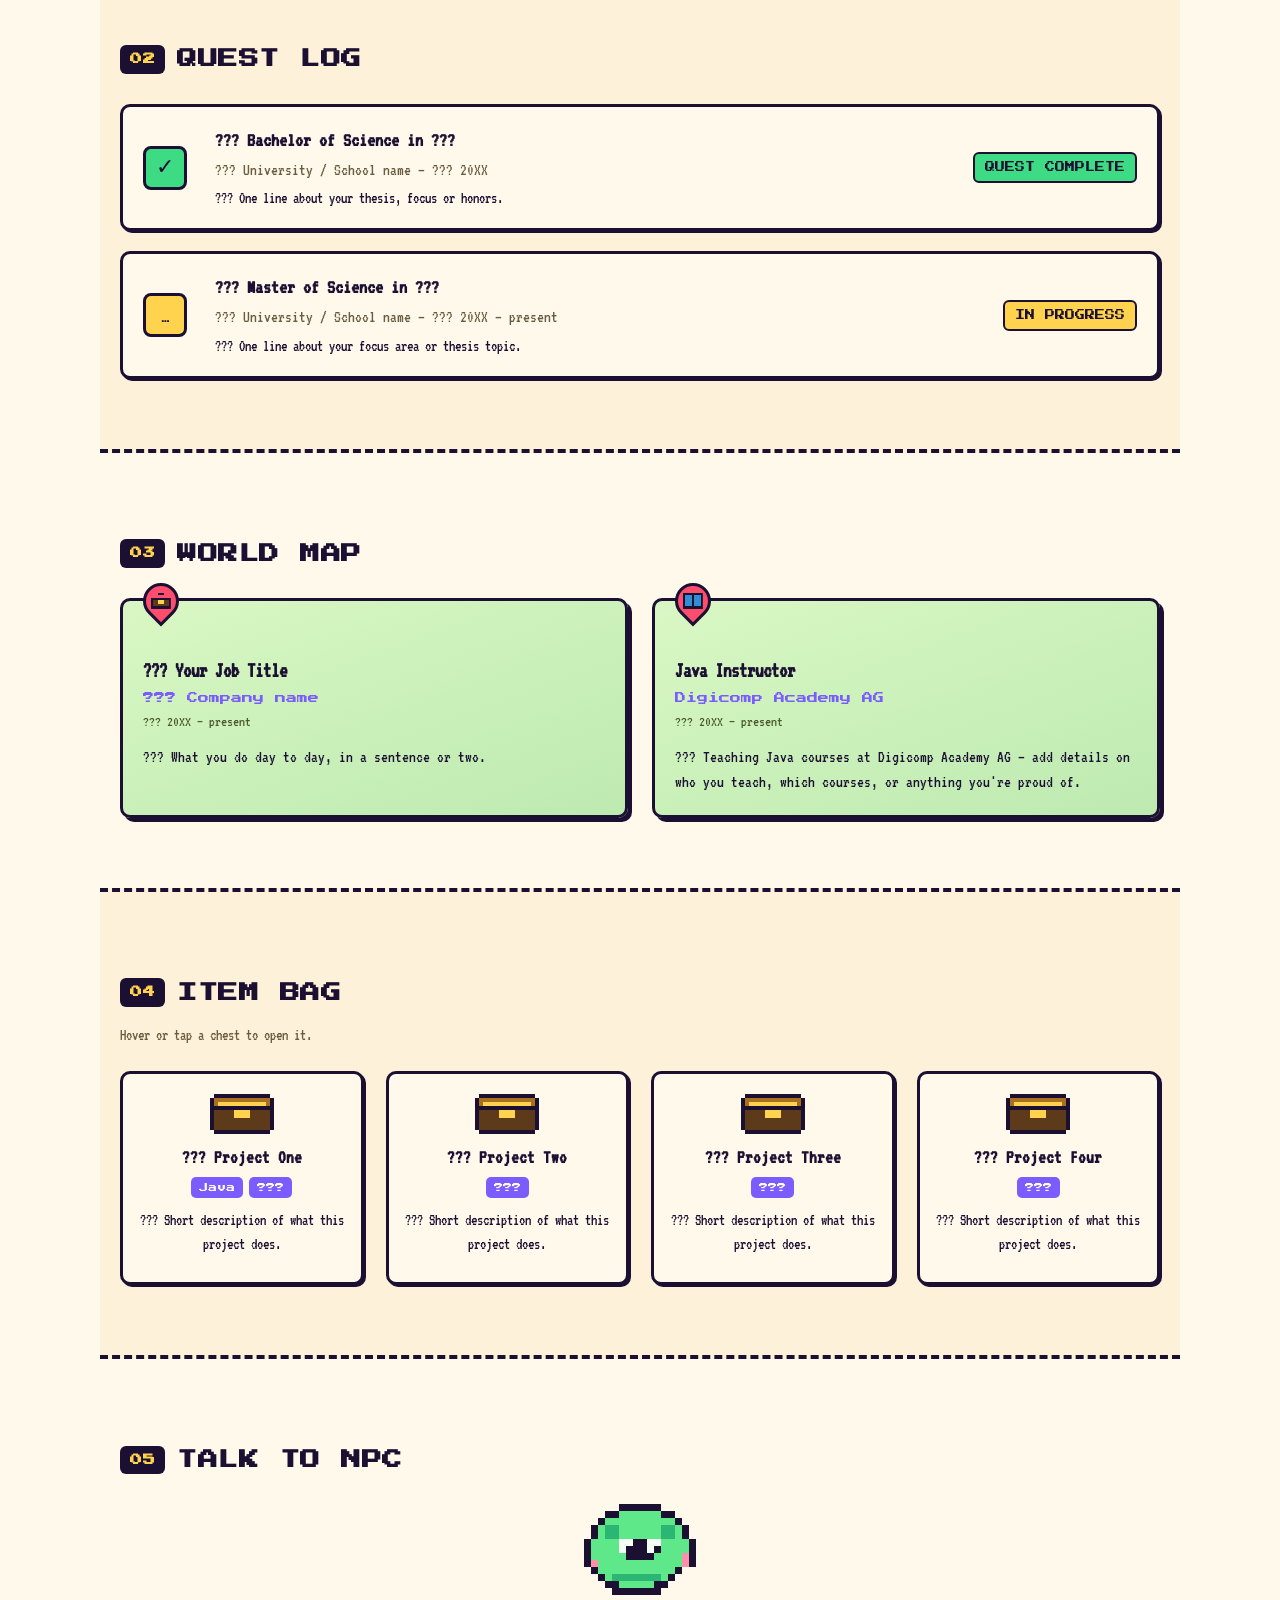
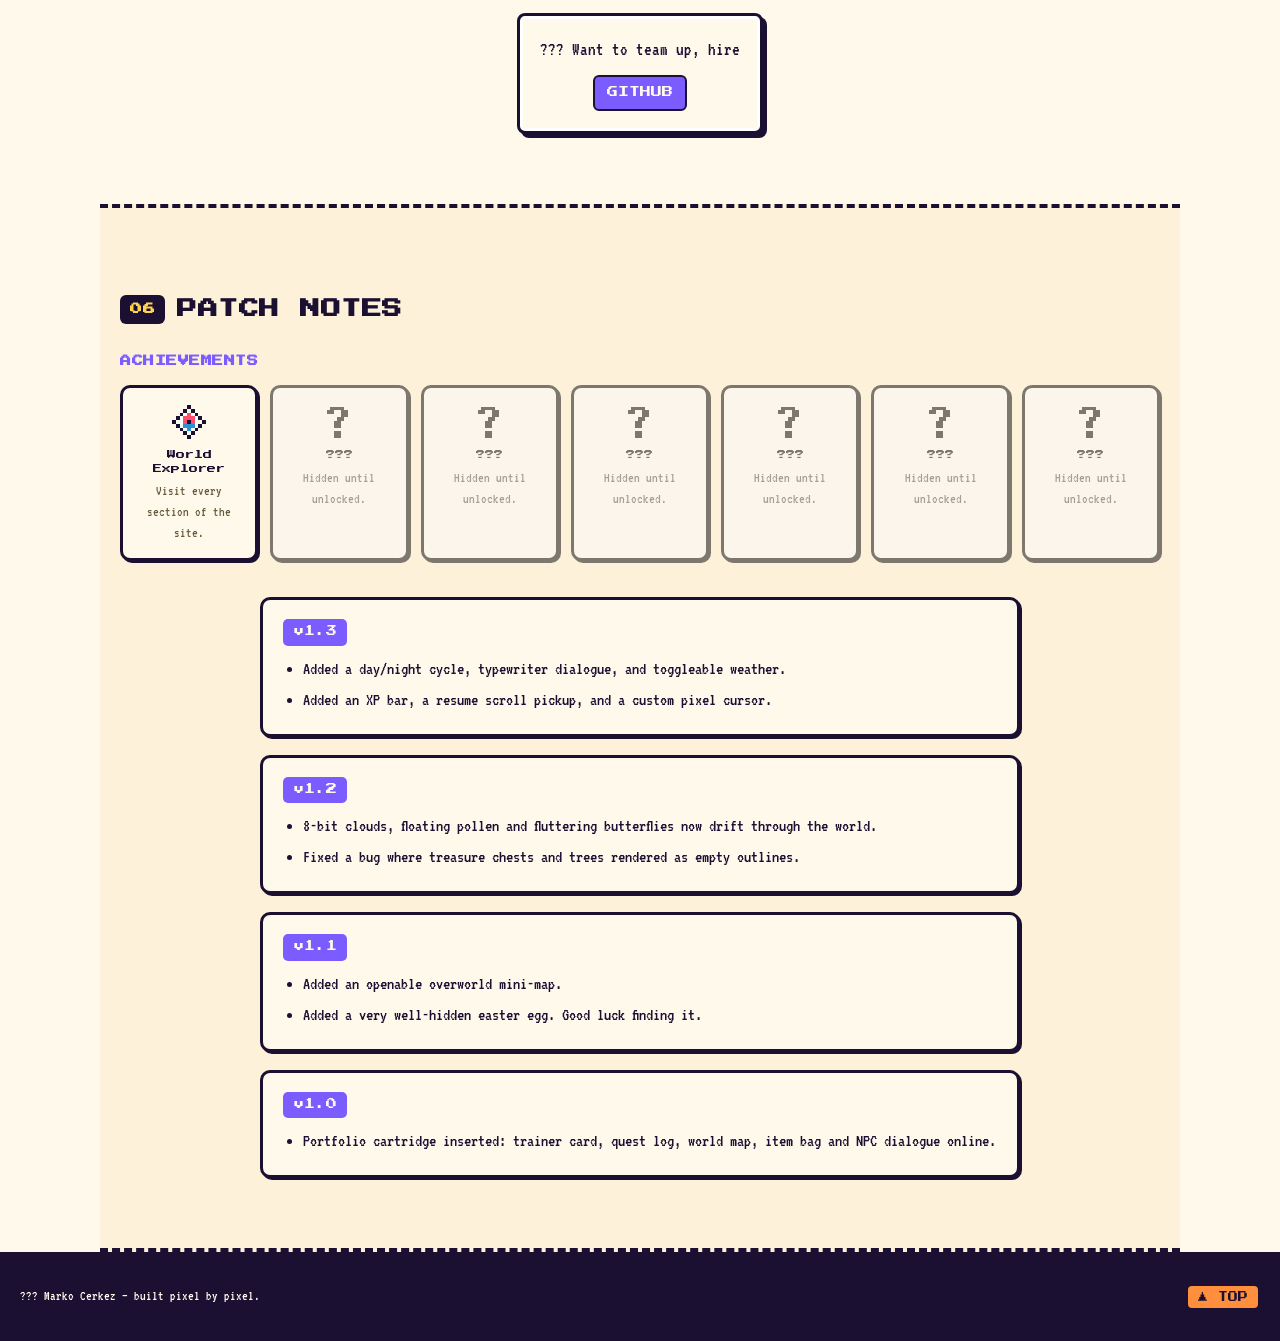
==== commit f46df73a: "Replace every remaining emoji with pixel-art sprites Added 8 new icon sprites (sun, scroll, briefcas" ====
--- a/index.html
+++ b/index.html
@@ -60,9 +60,9 @@
       <button data-target="contact">TALK</button>
       <button data-target="patches">PATCHES</button>
     </nav>
-    <button id="map-toggle" class="icon-btn" title="Open the overworld map">🗺 MAP</button>
-    <button id="weather-toggle" class="icon-btn" title="Cycle the weather">☀ CLEAR</button>
-    <button id="theme-toggle" class="icon-btn" title="Toggle day / night">🌙 NIGHT</button>
+    <button id="map-toggle" class="icon-btn" title="Open the overworld map"><span class="icon-btn__icon" id="map-toggle-icon"></span> MAP</button>
+    <button id="weather-toggle" class="icon-btn" title="Cycle the weather"><span class="icon-btn__icon" id="weather-icon"></span> <span id="weather-label">CLEAR</span></button>
+    <button id="theme-toggle" class="icon-btn" title="Toggle day / night"><span class="icon-btn__icon" id="theme-icon"></span> <span id="theme-label">NIGHT</span></button>
     <button id="sound-toggle" class="icon-btn" title="Toggle sound" aria-pressed="false">SFX: OFF</button>
   </div>
   <div class="xp-bar" id="xp-bar"><div class="xp-bar__fill" id="xp-fill"></div></div>
@@ -161,7 +161,7 @@
 <div class="map-modal" id="map-modal" aria-hidden="true">
   <div class="map-modal__panel" role="dialog" aria-label="Overworld map">
     <div class="map-modal__header">
-      <span>🗺 OVERWORLD MAP</span>
+      <span><span class="icon-btn__icon" id="map-modal-icon"></span> OVERWORLD MAP</span>
       <button id="map-close" class="icon-btn">✕ CLOSE</button>
     </div>
     <div class="map-modal__stage" id="map-stage"></div>
--- a/css/style.css
+++ b/css/style.css
@@ -272,6 +272,10 @@
 .menu button:active { transform: translateY(1px); box-shadow: none; }
 
 .icon-btn {
+  display: inline-flex;
+  align-items: center;
+  justify-content: center;
+  gap: 6px;
   background: var(--accent);
   color: var(--ink);
   border: 2px solid var(--ink);
@@ -282,6 +286,13 @@
 }
 .icon-btn:hover { background: var(--accent-2); }
 .icon-btn:active { transform: translateY(1px); box-shadow: none; }
+
+.icon-btn__icon {
+  display: inline-flex;
+  align-items: center;
+  justify-content: center;
+}
+.icon-btn__icon svg { width: 16px; height: auto; }
 
 .xp-bar {
   position: absolute;
@@ -624,7 +635,7 @@
   transform: rotate(-45deg);
   display: flex; align-items: center; justify-content: center;
 }
-.location__pin span { transform: rotate(45deg); font-size: 16px; }
+.location__pin svg { transform: rotate(45deg); width: 20px; height: auto; }
 .location__role { font-size: 21px; font-weight: bold; margin: 0; }
 .location__company { font-family: var(--font-head); font-size: 11px; color: var(--purple); margin: 4px 0; }
 .location__period { font-size: 15px; color: #4c5a30; margin: 0 0 10px; }
@@ -741,6 +752,9 @@
   margin-top: 10px;
 }
 .contact-links a {
+  display: inline-flex;
+  align-items: center;
+  gap: 6px;
   font-family: var(--font-head);
   font-size: 11px;
   background: var(--purple);
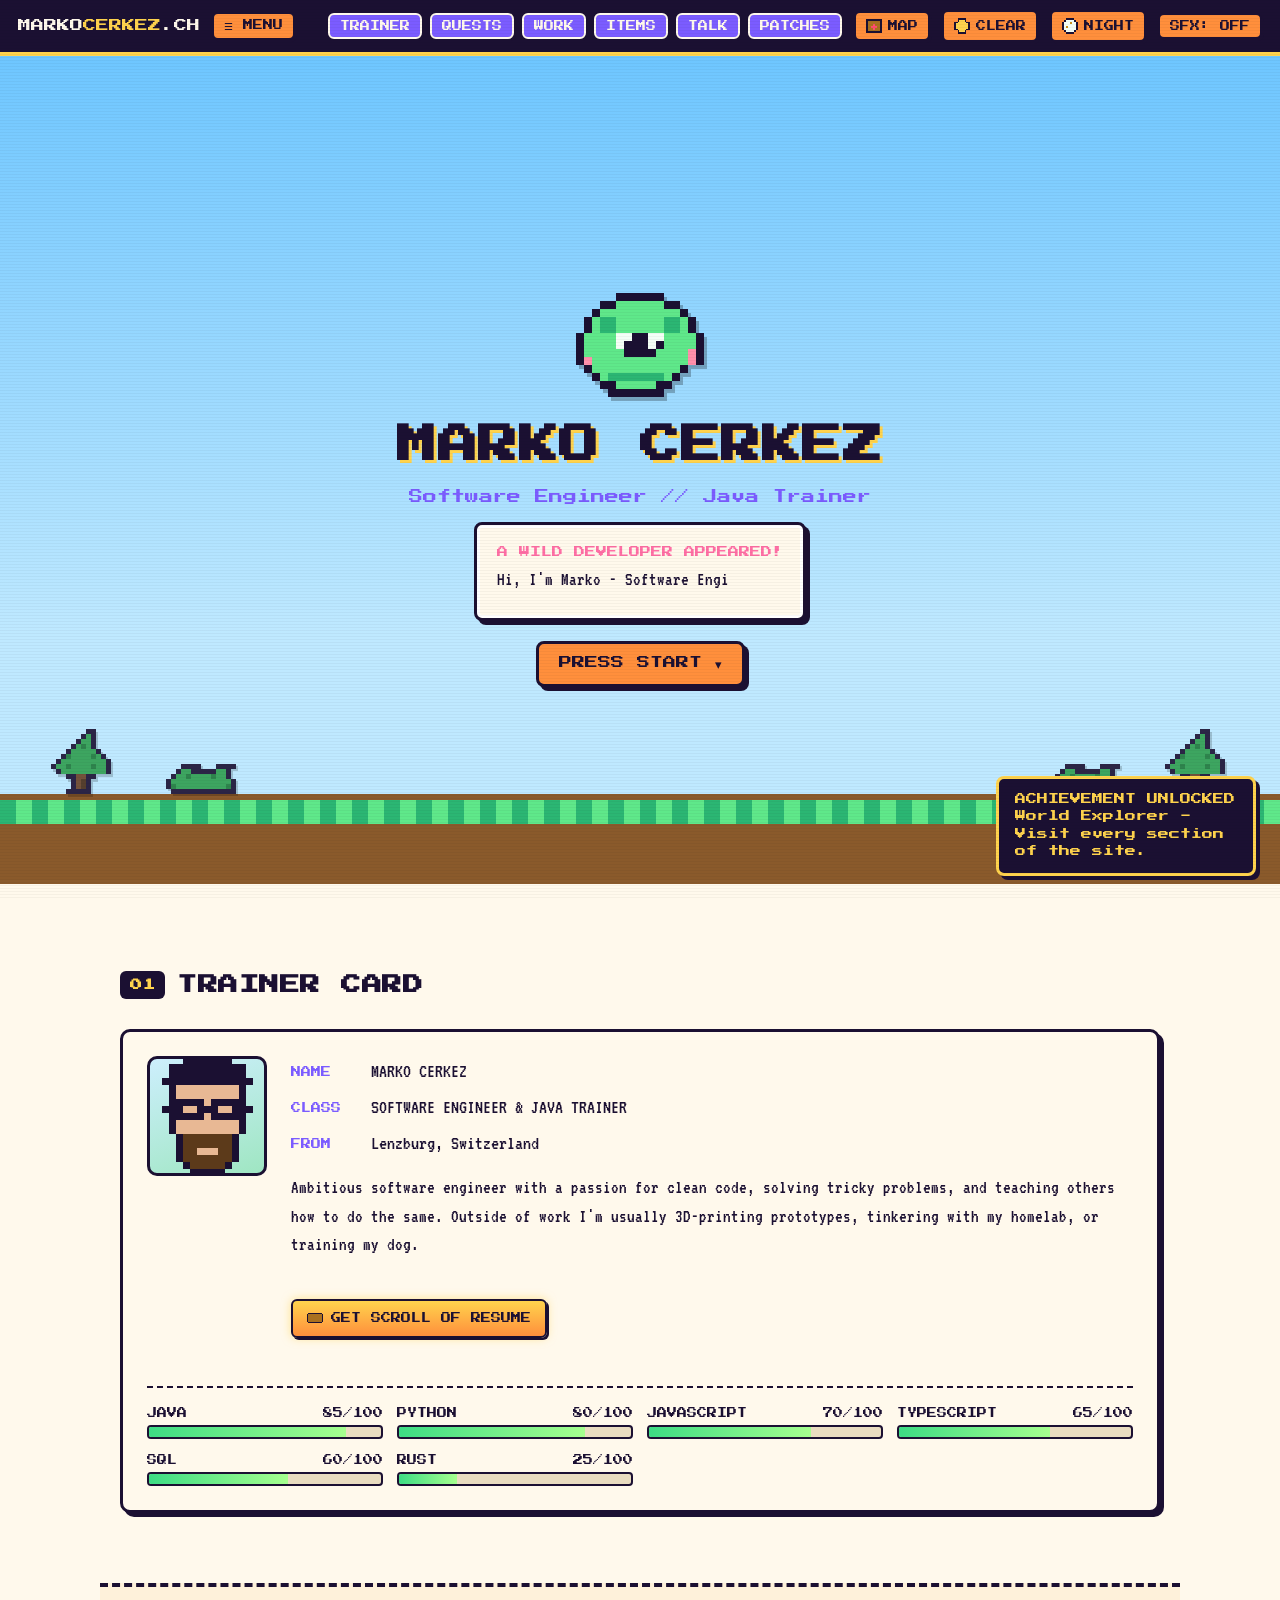
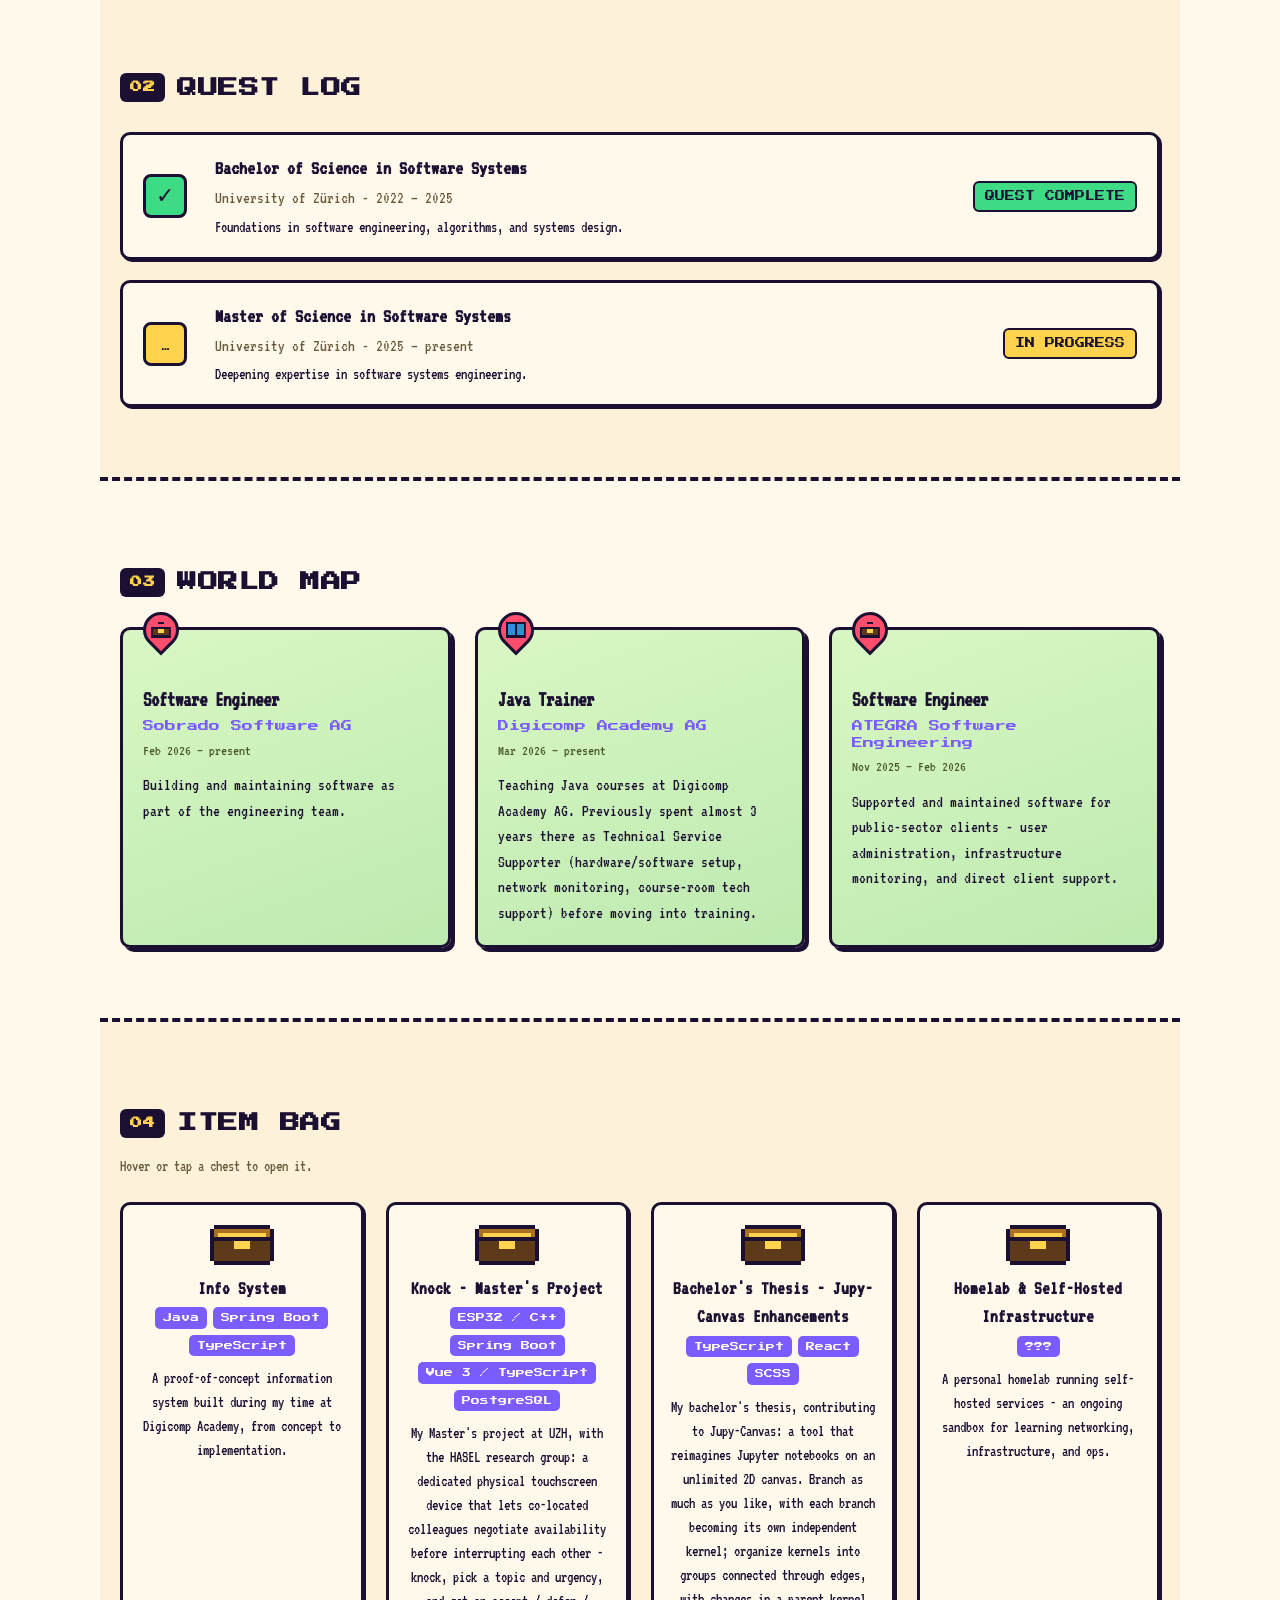
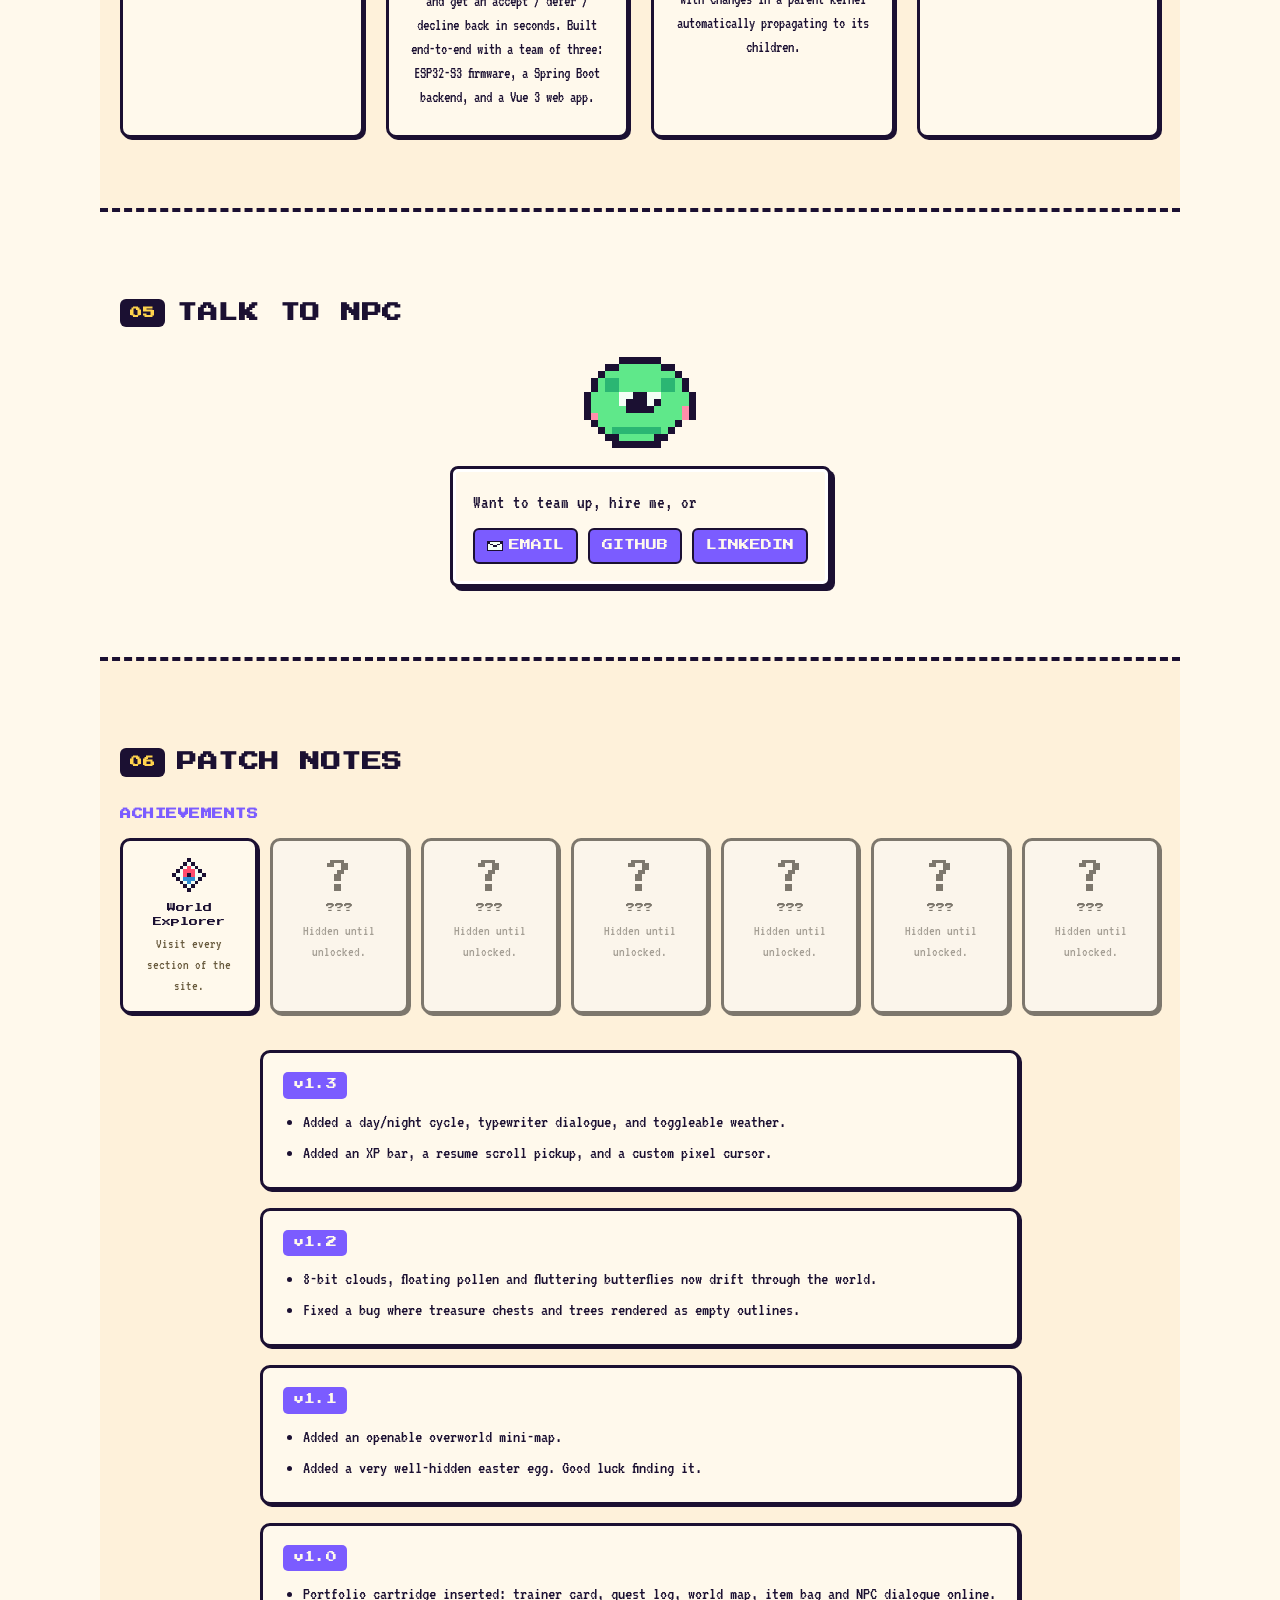
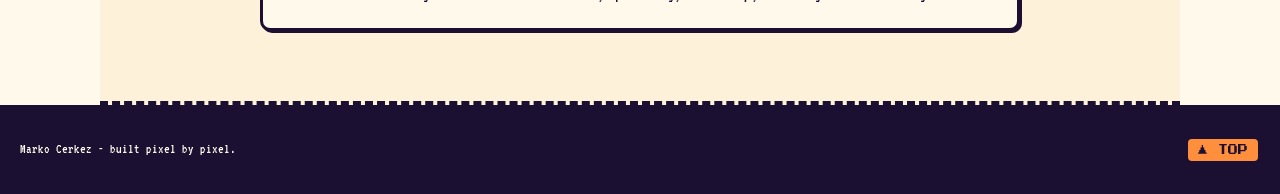
==== commit 015d22f9: "Weather-reactive landscape, full dark mode, Jupy-Canvas description, em-dash cleanup - Hero landscap" ====
--- a/index.html
+++ b/index.html
@@ -11,17 +11,17 @@
 <meta charset="utf-8" />
 <meta name="viewport" content="width=device-width, initial-scale=1" />
 <title>Marko Cerkez // Portfolio</title>
-<meta name="description" content="Marko Cerkez — portfolio quest log: education, work and projects, retro-game style." />
+<meta name="description" content="Marko Cerkez - portfolio quest log: education, work and projects, retro-game style." />
 <meta property="og:type" content="website" />
 <meta property="og:url" content="https://cerkez.ch/" />
-<meta property="og:title" content="Marko Cerkez — Portfolio" />
-<meta property="og:description" content="A retro, pixel-art portfolio — trainer card, quest log, world map, item bag and more." />
+<meta property="og:title" content="Marko Cerkez - Portfolio" />
+<meta property="og:description" content="A retro, pixel-art portfolio - trainer card, quest log, world map, item bag and more." />
 <meta property="og:image" content="https://cerkez.ch/assets/og-image.png" />
 <meta property="og:image:width" content="1200" />
 <meta property="og:image:height" content="630" />
 <meta name="twitter:card" content="summary_large_image" />
-<meta name="twitter:title" content="Marko Cerkez — Portfolio" />
-<meta name="twitter:description" content="A retro, pixel-art portfolio — trainer card, quest log, world map, item bag and more." />
+<meta name="twitter:title" content="Marko Cerkez - Portfolio" />
+<meta name="twitter:description" content="A retro, pixel-art portfolio - trainer card, quest log, world map, item bag and more." />
 <meta name="twitter:image" content="https://cerkez.ch/assets/og-image.png" />
 <link rel="icon" href="assets/favicon.svg" type="image/svg+xml" />
 <link rel="preconnect" href="https://fonts.googleapis.com">
--- a/css/style.css
+++ b/css/style.css
@@ -1,5 +1,5 @@
 /* ==========================================================
-   Marko Cerkez — pixel/RPG portfolio
+   Marko Cerkez - pixel/RPG portfolio
    Palette inspired by GBC-era Pokémon + Terraria daytime
    ========================================================== */
 
@@ -24,15 +24,25 @@
   --radius: 10px;
   --font-head: "Press Start 2P", monospace;
   --font-body: "VT323", monospace;
-}
-
-/* ---------- night theme (atmosphere only — cards stay readable) ---------- */
+  /* page-level surface/text - separate from --ink/--paper, which are also
+     used as fixed (theme-invariant) colors for chips sitting on accent
+     backgrounds, so those can't just be swapped wholesale for dark mode */
+  --surface: var(--paper);
+  --text: var(--ink);
+  --text-muted: #6a5c3f;
+}
+
+/* ---------- night theme: a real site-wide dark mode, not just the landscape ---------- */
 :root[data-theme="night"] {
   --sky-top: #16213e;
   --sky-bottom: #2b2f6b;
   --grass-1: #2f9e63;
   --grass-2: #1a6b44;
   --dirt: #3c2a18;
+  --surface: #150e26;
+  --box-bg: #241a3d;
+  --text: #f4eee0;
+  --text-muted: #b7a8d1;
 }
 :root[data-theme="night"] .ambient-cloud,
 :root[data-theme="night"] .cloud {
@@ -41,6 +51,57 @@
 :root[data-theme="night"] .mote {
   filter: brightness(1.5);
 }
+:root[data-theme="night"] .panel--alt { background: #1c1433; }
+:root[data-theme="night"] .stat-bar__track { background: #3a2d52; }
+:root[data-theme="night"] .location {
+  background: linear-gradient(160deg, #1f3a2a, #16301f);
+}
+:root[data-theme="night"] .location__period { color: #a3c98c; }
+:root[data-theme="night"] .trainer-card__portrait {
+  background: linear-gradient(160deg, #1b2a3d, #15331f);
+}
+:root[data-theme="night"] body {
+  transition: background 0.4s ease, color 0.4s ease;
+}
+
+/* ---------- weather (reskins the hero landscape - sky, ground, trees, clouds) ---------- */
+[data-weather="rain"] .hero {
+  --sky-top: #5c6b78;
+  --sky-bottom: #8a99a4;
+  --grass-1: #3f8a58;
+  --grass-2: #1f6b42;
+  --dirt: #4a3016;
+}
+[data-weather="snow"] .hero {
+  --sky-top: #aebfcf;
+  --sky-bottom: #e4edf2;
+  --grass-1: #f3f9ff;
+  --grass-2: #dde9f0;
+  --dirt: #eef5fa;
+}
+[data-weather="rain"] .hero .cloud,
+[data-weather="rain"] .ambient-cloud {
+  filter: grayscale(0.5) brightness(0.8);
+}
+[data-weather="snow"] .hero .cloud,
+[data-weather="snow"] .ambient-cloud {
+  filter: brightness(1.03) saturate(0.85);
+}
+[data-weather="rain"] .hero__scenery .scenery-tree,
+[data-weather="rain"] .hero__scenery .scenery-bush {
+  filter: drop-shadow(2px 3px 0 rgba(0,0,0,0.2)) brightness(0.82) saturate(0.85);
+}
+[data-weather="snow"] .hero__scenery .scenery-tree,
+[data-weather="snow"] .hero__scenery .scenery-bush {
+  filter: drop-shadow(2px 3px 0 rgba(0,0,0,0.15)) brightness(1.25) saturate(0.35);
+}
+[data-weather="rain"] .hero__ground,
+[data-weather="snow"] .hero__ground {
+  transition: background 0.4s ease, border-color 0.4s ease, box-shadow 0.4s ease;
+}
+[data-weather] .hero {
+  transition: background 0.4s ease;
+}
 
 * { box-sizing: border-box; }
 
@@ -50,8 +111,8 @@
 
 body {
   margin: 0;
-  background: var(--paper);
-  color: var(--ink);
+  background: var(--surface);
+  color: var(--text);
   font-family: var(--font-body);
   font-size: 20px;
   line-height: 1.5;
@@ -386,7 +447,7 @@
 
 .hero__title {
   font-size: clamp(22px, 6vw, 40px);
-  color: var(--ink);
+  color: var(--text);
   text-shadow: 3px 3px 0 var(--accent-2);
   margin: 6px 0 0;
 }
@@ -438,7 +499,7 @@
   position: absolute;
   bottom: 8px;
   right: 14px;
-  color: var(--ink);
+  color: var(--text);
   opacity: 0;
 }
 .dialog-box__cursor.is-ready { animation: blink 1s steps(2) infinite; }
@@ -472,7 +533,7 @@
 }
 .panel__hint {
   font-size: 16px;
-  color: #6a5c3f;
+  color: var(--text-muted);
   margin-top: -14px;
   margin-bottom: 24px;
 }
@@ -591,7 +652,7 @@
 .quest--done .quest__icon { background: var(--ok); }
 .quest--active .quest__icon { background: var(--accent-2); }
 .quest__title { font-size: 20px; font-weight: bold; margin: 0; }
-.quest__place { font-size: 17px; color: #6a5c3f; margin: 2px 0; }
+.quest__place { font-size: 17px; color: var(--text-muted); margin: 2px 0; }
 .quest__notes { font-size: 16px; margin: 4px 0 0; }
 .quest__status {
   font-family: var(--font-head);
@@ -819,7 +880,7 @@
 .map-modal__hint {
   text-align: center;
   font-size: 15px;
-  color: #6a5c3f;
+  color: var(--text-muted);
   margin: 12px 0 0;
 }
 .map-modal__stage {
@@ -1088,7 +1149,7 @@
 .badge__icon svg { width: 34px; height: auto; max-height: 40px; }
 .badge.is-locked .badge__icon svg { width: 24px; }
 .badge__title { font-family: var(--font-head); font-size: 9px; }
-.badge__desc { font-size: 14px; color: #6a5c3f; margin: 0; }
+.badge__desc { font-size: 14px; color: var(--text-muted); margin: 0; }
 .badge.is-locked {
   opacity: 0.55;
   filter: grayscale(1);
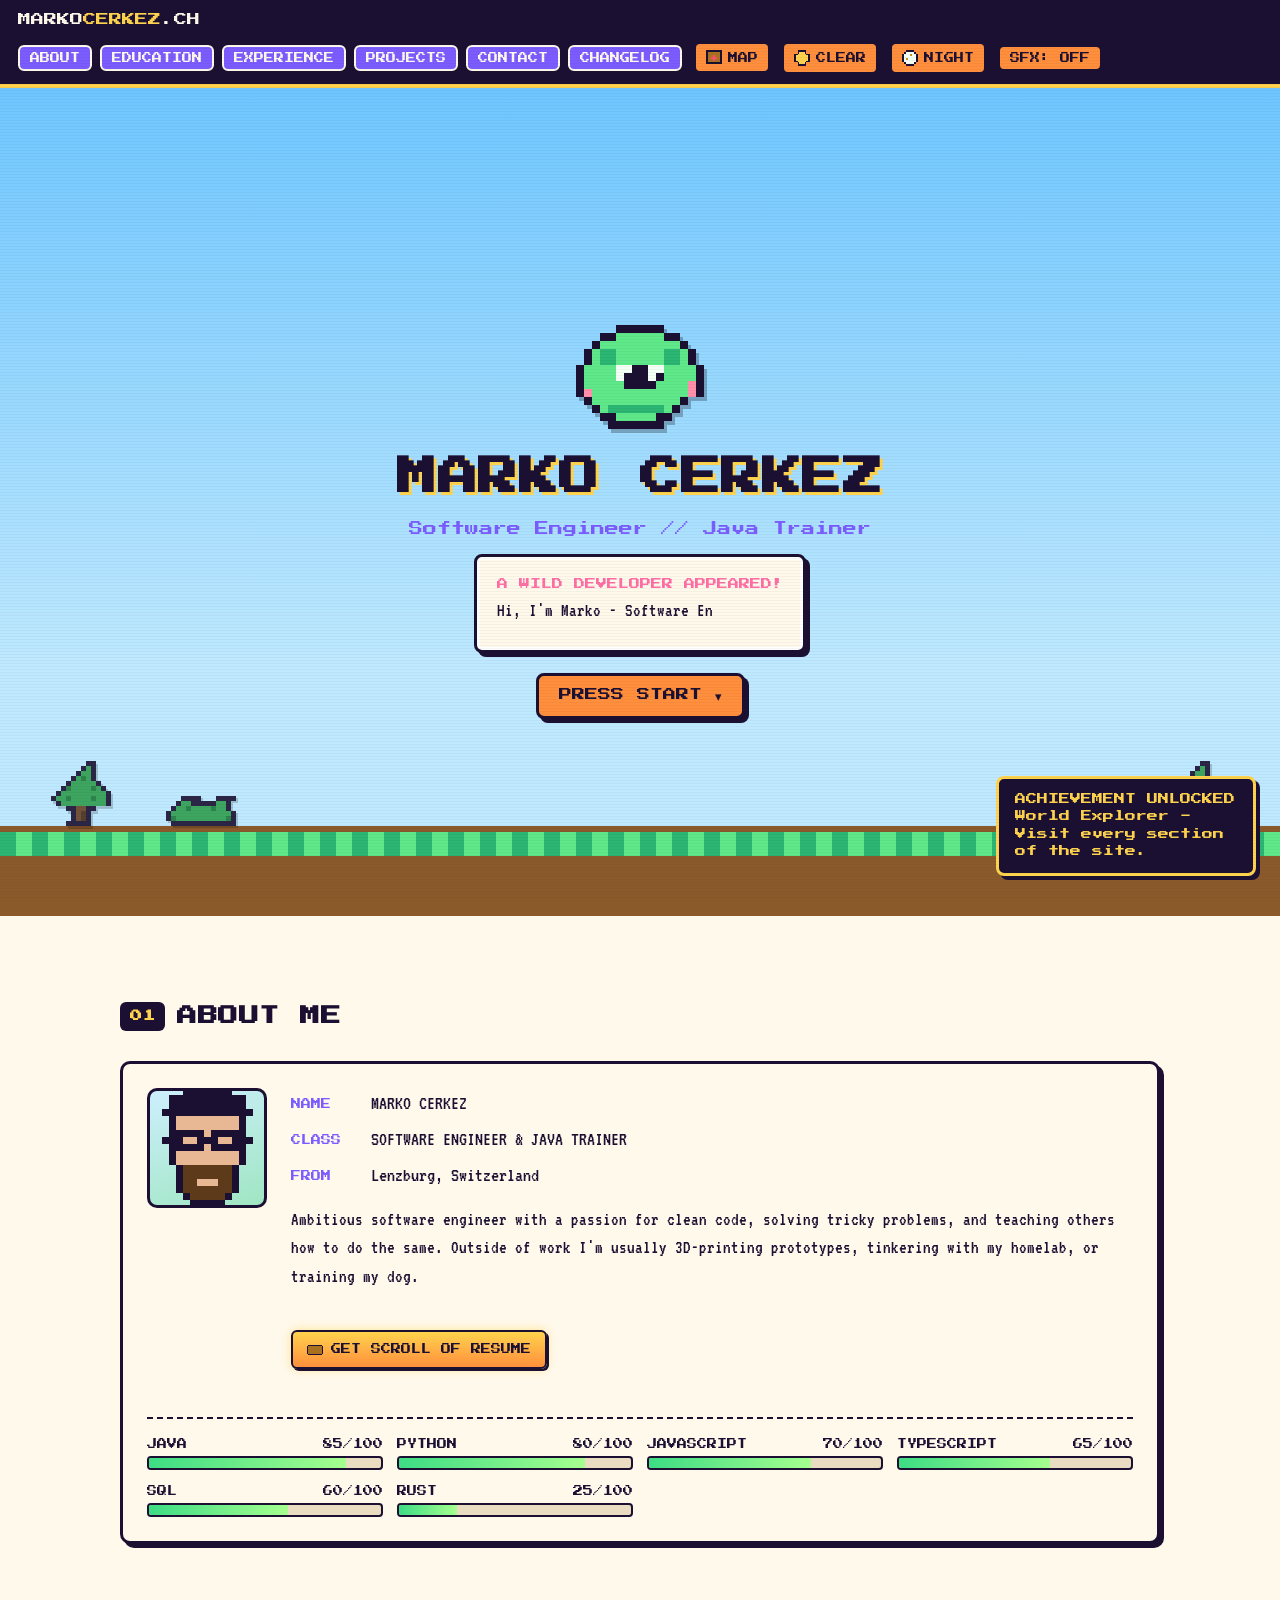
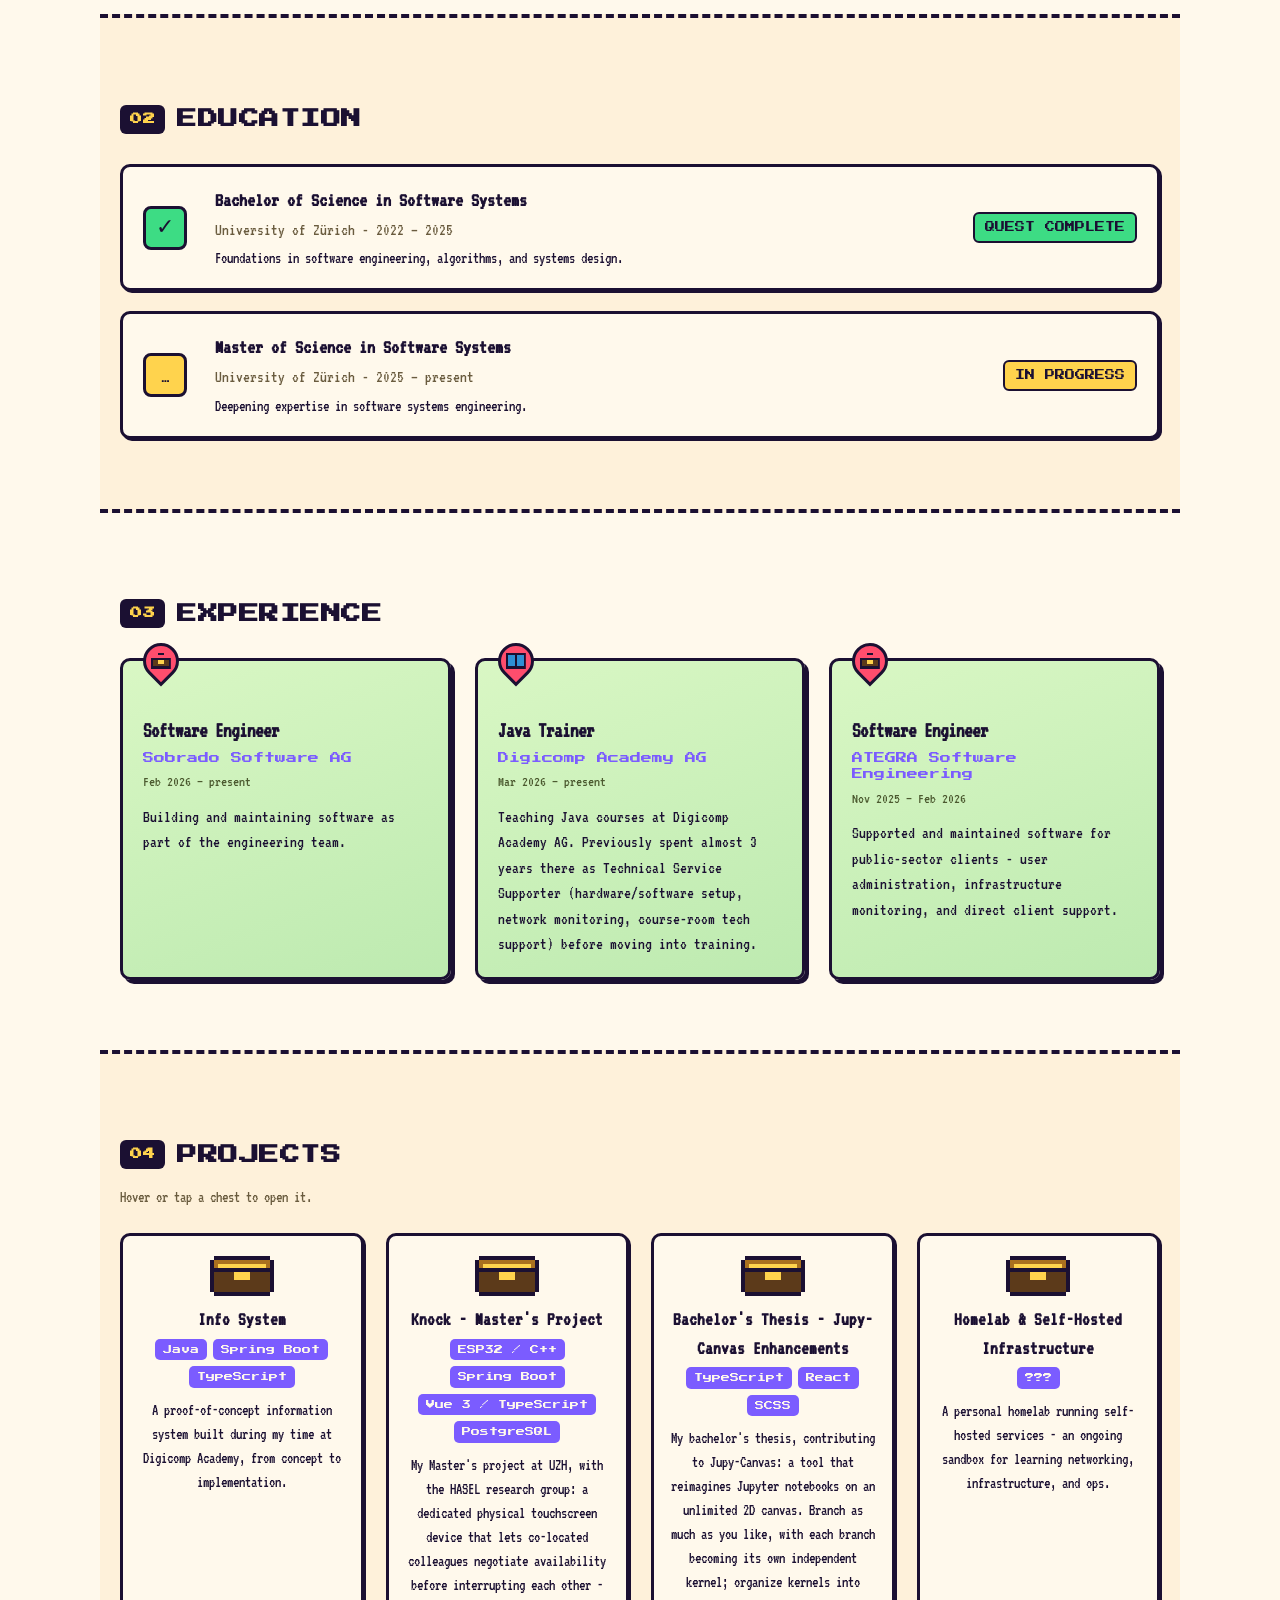
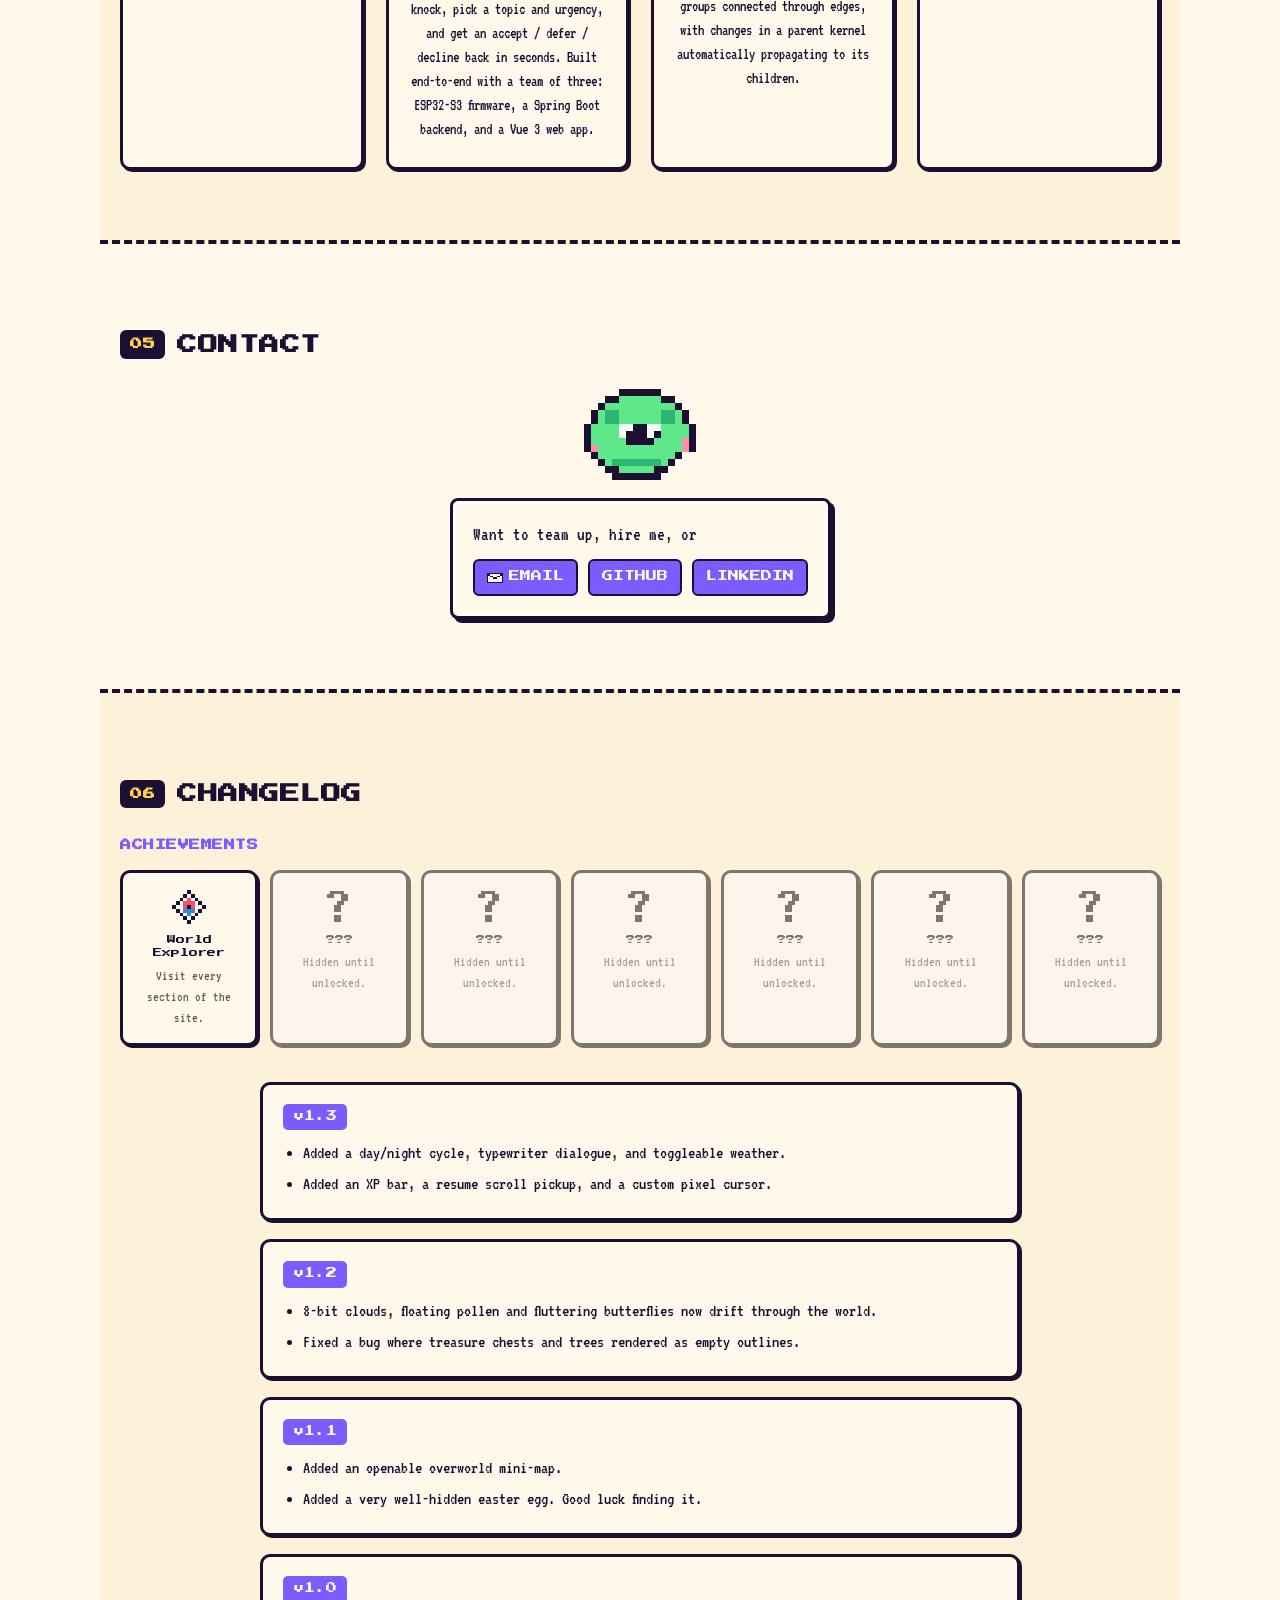
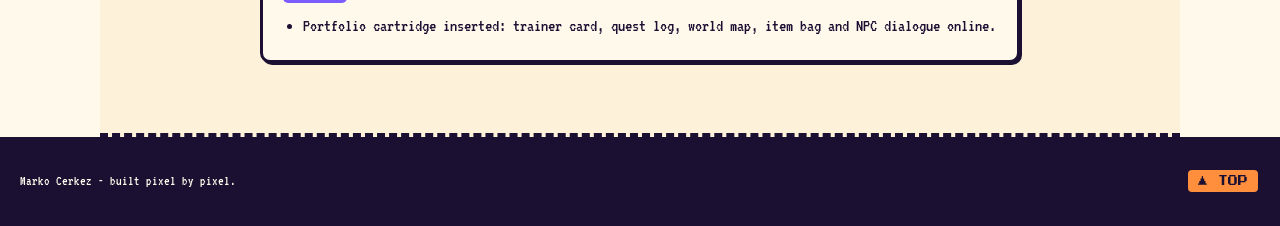
==== commit 9370c1d7: "Rename sections to plain CV-style titles Nav, panel headers, scroll compass labels and map pin title" ====
--- a/index.html
+++ b/index.html
@@ -11,17 +11,17 @@
 <meta charset="utf-8" />
 <meta name="viewport" content="width=device-width, initial-scale=1" />
 <title>Marko Cerkez // Portfolio</title>
-<meta name="description" content="Marko Cerkez - portfolio quest log: education, work and projects, retro-game style." />
+<meta name="description" content="Marko Cerkez - portfolio: education, experience and projects, retro-game style." />
 <meta property="og:type" content="website" />
 <meta property="og:url" content="https://cerkez.ch/" />
 <meta property="og:title" content="Marko Cerkez - Portfolio" />
-<meta property="og:description" content="A retro, pixel-art portfolio - trainer card, quest log, world map, item bag and more." />
+<meta property="og:description" content="A retro, pixel-art portfolio - about, education, experience, projects and more." />
 <meta property="og:image" content="https://cerkez.ch/assets/og-image.png" />
 <meta property="og:image:width" content="1200" />
 <meta property="og:image:height" content="630" />
 <meta name="twitter:card" content="summary_large_image" />
 <meta name="twitter:title" content="Marko Cerkez - Portfolio" />
-<meta name="twitter:description" content="A retro, pixel-art portfolio - trainer card, quest log, world map, item bag and more." />
+<meta name="twitter:description" content="A retro, pixel-art portfolio - about, education, experience, projects and more." />
 <meta name="twitter:image" content="https://cerkez.ch/assets/og-image.png" />
 <link rel="icon" href="assets/favicon.svg" type="image/svg+xml" />
 <link rel="preconnect" href="https://fonts.googleapis.com">
@@ -53,12 +53,12 @@
   </div>
   <div class="topbar__controls" id="topbar-controls">
     <nav class="menu" aria-label="Main menu">
-      <button data-target="about">TRAINER</button>
-      <button data-target="education">QUESTS</button>
-      <button data-target="work">WORK</button>
-      <button data-target="projects">ITEMS</button>
-      <button data-target="contact">TALK</button>
-      <button data-target="patches">PATCHES</button>
+      <button data-target="about">ABOUT</button>
+      <button data-target="education">EDUCATION</button>
+      <button data-target="work">EXPERIENCE</button>
+      <button data-target="projects">PROJECTS</button>
+      <button data-target="contact">CONTACT</button>
+      <button data-target="patches">CHANGELOG</button>
     </nav>
     <button id="map-toggle" class="icon-btn" title="Open the overworld map"><span class="icon-btn__icon" id="map-toggle-icon"></span> MAP</button>
     <button id="weather-toggle" class="icon-btn" title="Cycle the weather"><span class="icon-btn__icon" id="weather-icon"></span> <span id="weather-label">CLEAR</span></button>
@@ -93,7 +93,7 @@
   </section>
 
   <section id="about" class="panel">
-    <h2 class="panel__title"><span class="panel__title-badge">01</span> TRAINER CARD</h2>
+    <h2 class="panel__title"><span class="panel__title-badge">01</span> ABOUT ME</h2>
     <div class="trainer-card">
       <div class="trainer-card__portrait" id="trainer-portrait"></div>
       <div class="trainer-card__info">
@@ -117,23 +117,23 @@
   </section>
 
   <section id="education" class="panel panel--alt">
-    <h2 class="panel__title"><span class="panel__title-badge">02</span> QUEST LOG</h2>
+    <h2 class="panel__title"><span class="panel__title-badge">02</span> EDUCATION</h2>
     <div class="quest-log" id="quest-log"></div>
   </section>
 
   <section id="work" class="panel">
-    <h2 class="panel__title"><span class="panel__title-badge">03</span> WORLD MAP</h2>
+    <h2 class="panel__title"><span class="panel__title-badge">03</span> EXPERIENCE</h2>
     <div class="world-map" id="world-map"></div>
   </section>
 
   <section id="projects" class="panel panel--alt">
-    <h2 class="panel__title"><span class="panel__title-badge">04</span> ITEM BAG</h2>
+    <h2 class="panel__title"><span class="panel__title-badge">04</span> PROJECTS</h2>
     <p class="panel__hint">Hover or tap a chest to open it.</p>
     <div class="item-bag" id="item-bag"></div>
   </section>
 
   <section id="contact" class="panel contact">
-    <h2 class="panel__title"><span class="panel__title-badge">05</span> TALK TO NPC</h2>
+    <h2 class="panel__title"><span class="panel__title-badge">05</span> CONTACT</h2>
     <div class="npc-scene">
       <div class="npc-scene__mascot" id="npc-mascot"></div>
       <div class="dialog-box dialog-box--wide">
@@ -145,7 +145,7 @@
   </section>
 
   <section id="patches" class="panel panel--alt">
-    <h2 class="panel__title"><span class="panel__title-badge">06</span> PATCH NOTES</h2>
+    <h2 class="panel__title"><span class="panel__title-badge">06</span> CHANGELOG</h2>
     <h3 class="badge-shelf__title">ACHIEVEMENTS</h3>
     <div class="badge-shelf" id="badge-shelf"></div>
     <div class="patch-notes" id="patch-notes"></div>
--- a/css/style.css
+++ b/css/style.css
@@ -310,7 +310,12 @@
 }
 .topbar__name-accent { color: var(--accent-2); }
 
-.menu-toggle { display: none; }
+/* Specificity must beat .icon-btn's own `display: inline-flex` (same
+   single-class specificity, and .icon-btn comes later in this file) -
+   otherwise this button stays visible - and clickable, toggling its own
+   label with no visible effect - outside the mobile breakpoint below,
+   where .topbar__controls has no collapse styling to respond to it. */
+.icon-btn.menu-toggle { display: none; }
 
 .menu {
   display: flex;
@@ -1167,7 +1172,7 @@
 @media (max-width: 760px) {
   .topbar { flex-direction: column; align-items: stretch; gap: 0; }
   .topbar__bar { justify-content: space-between; }
-  .menu-toggle { display: inline-flex; }
+  .icon-btn.menu-toggle { display: inline-flex; }
 
   .topbar__controls {
     flex-direction: column;
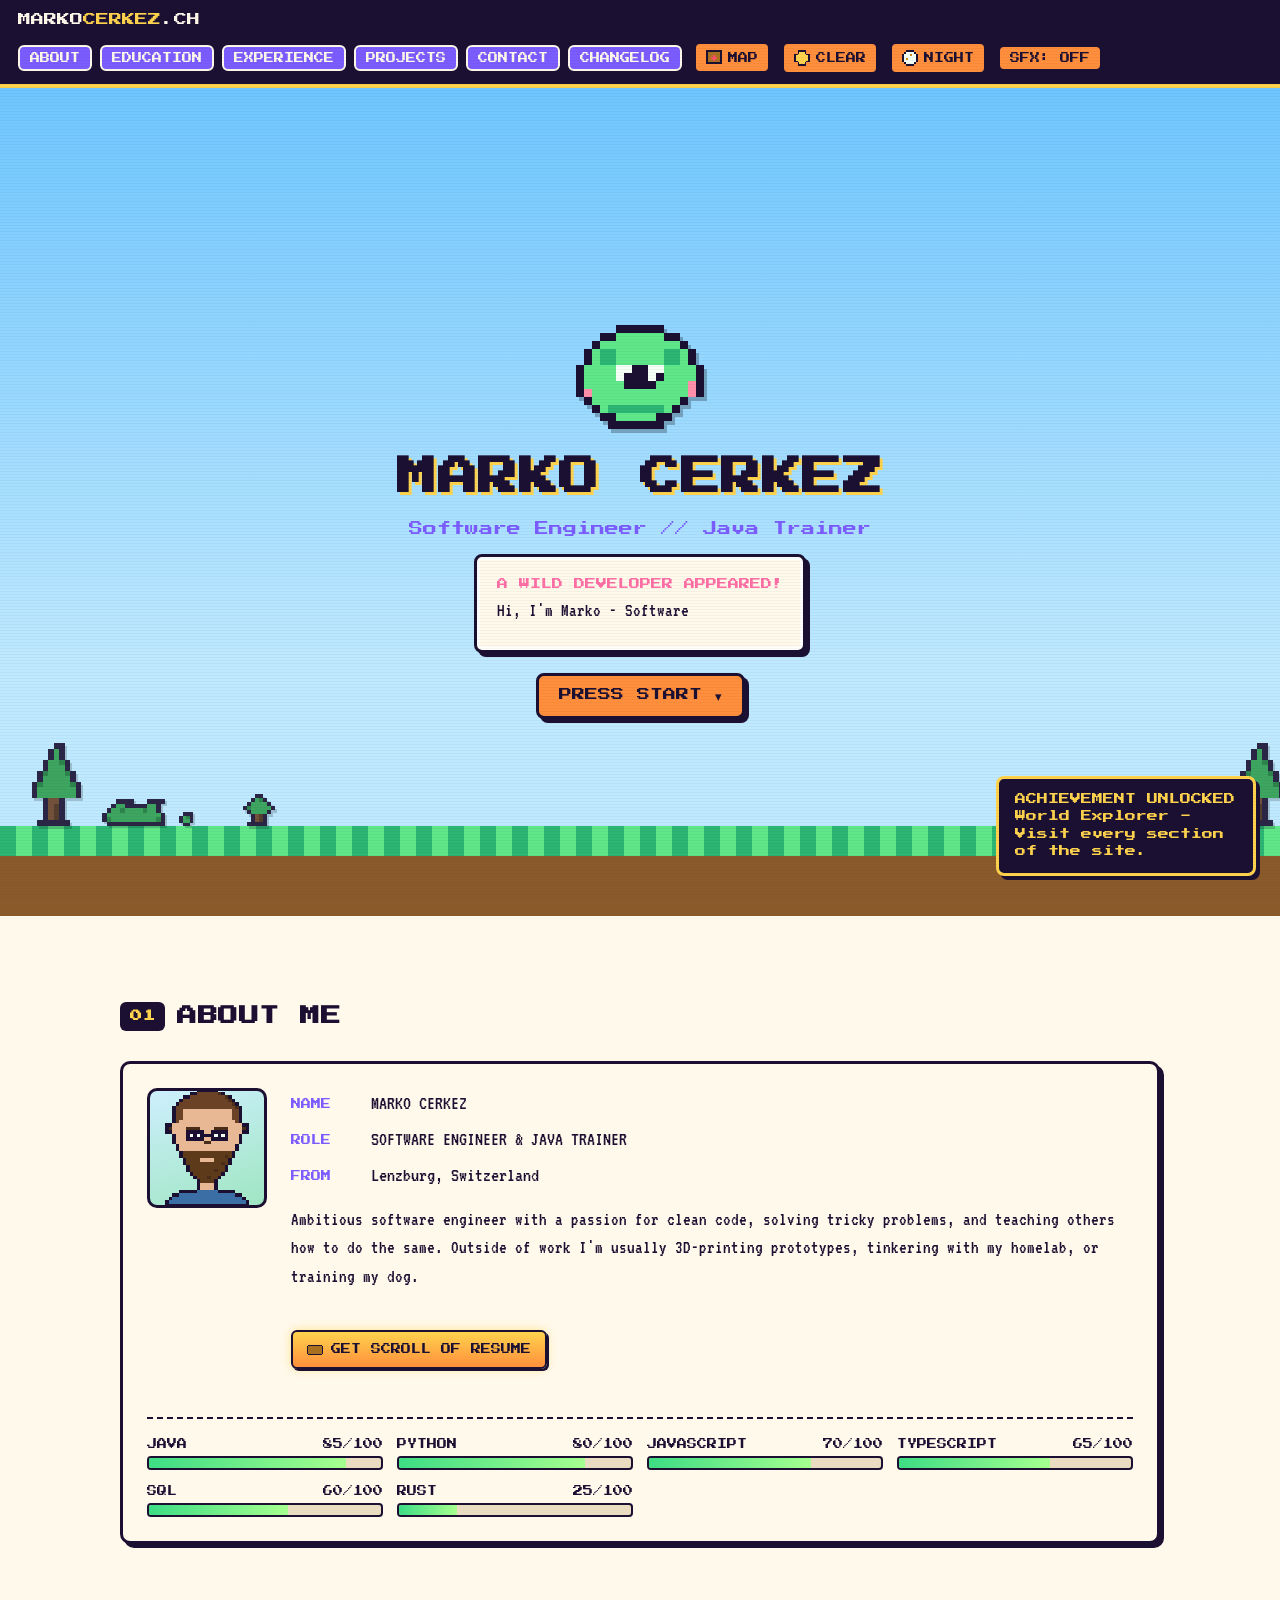
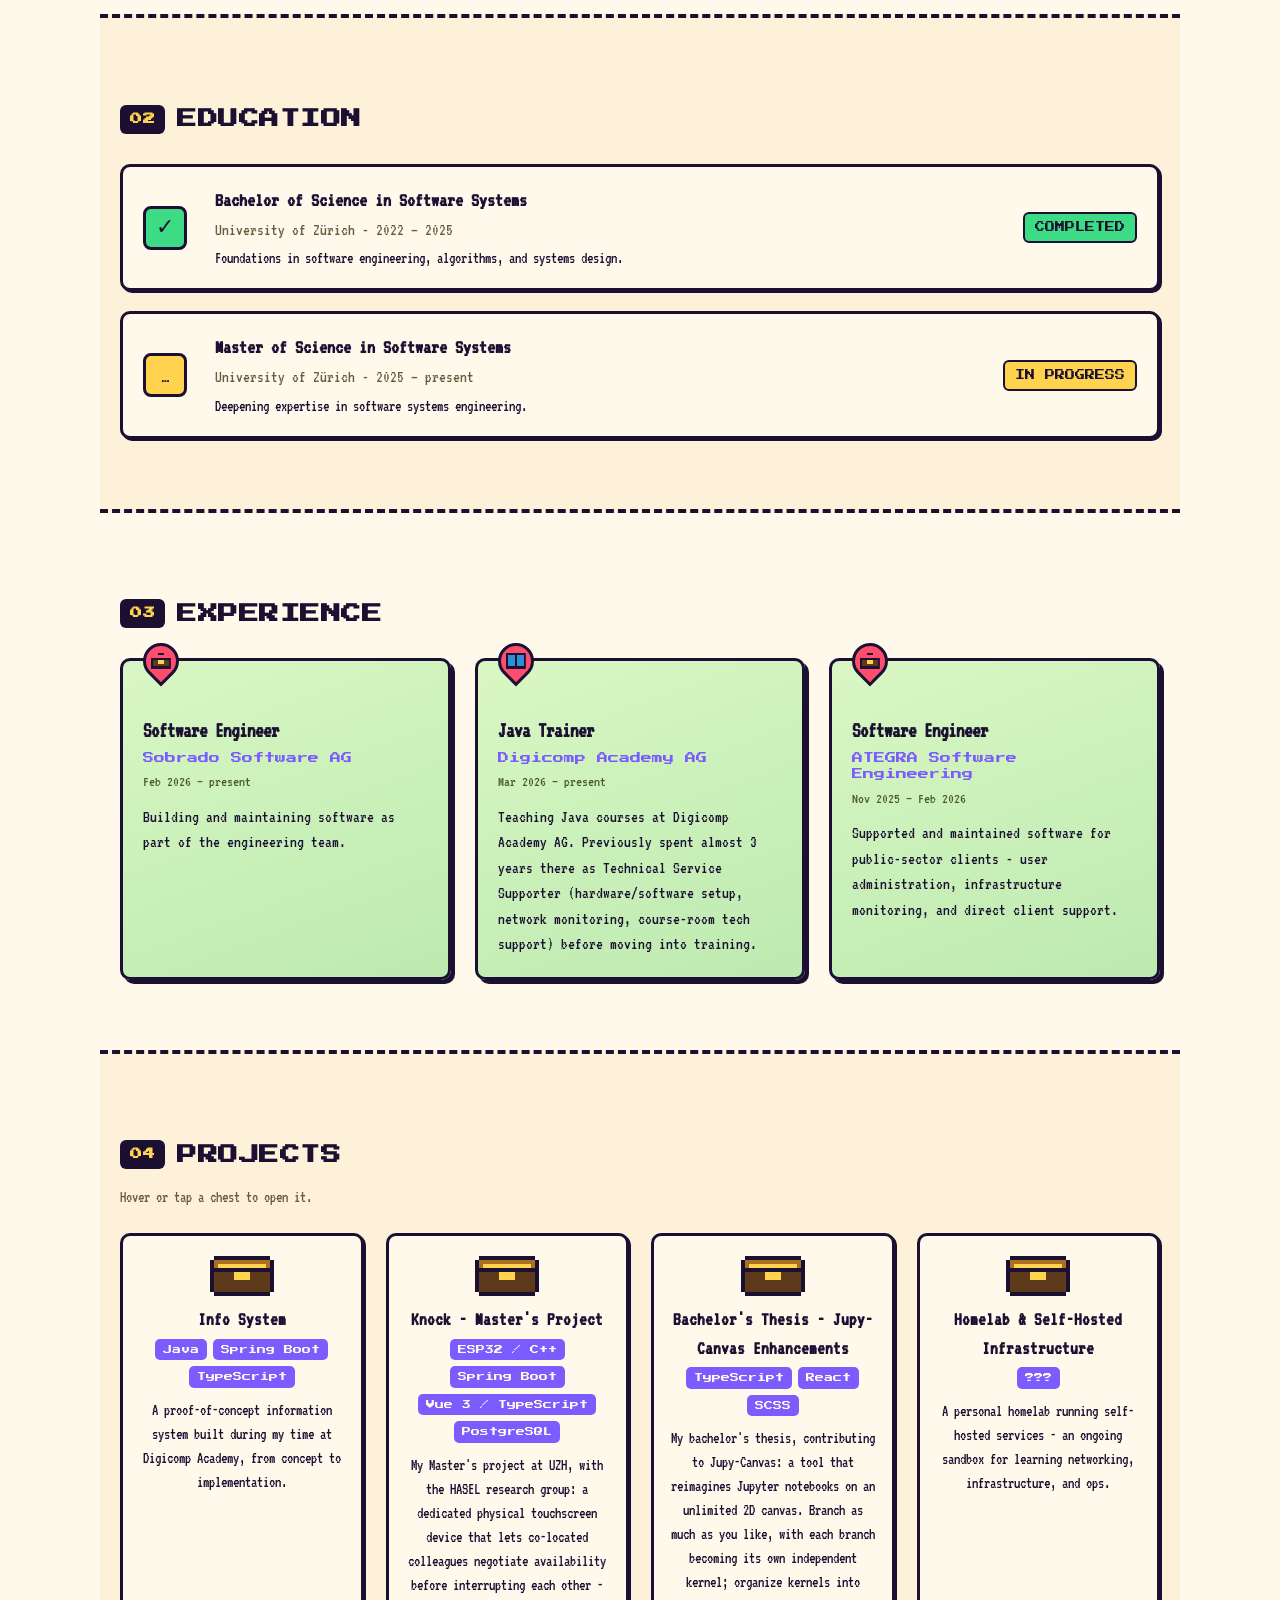
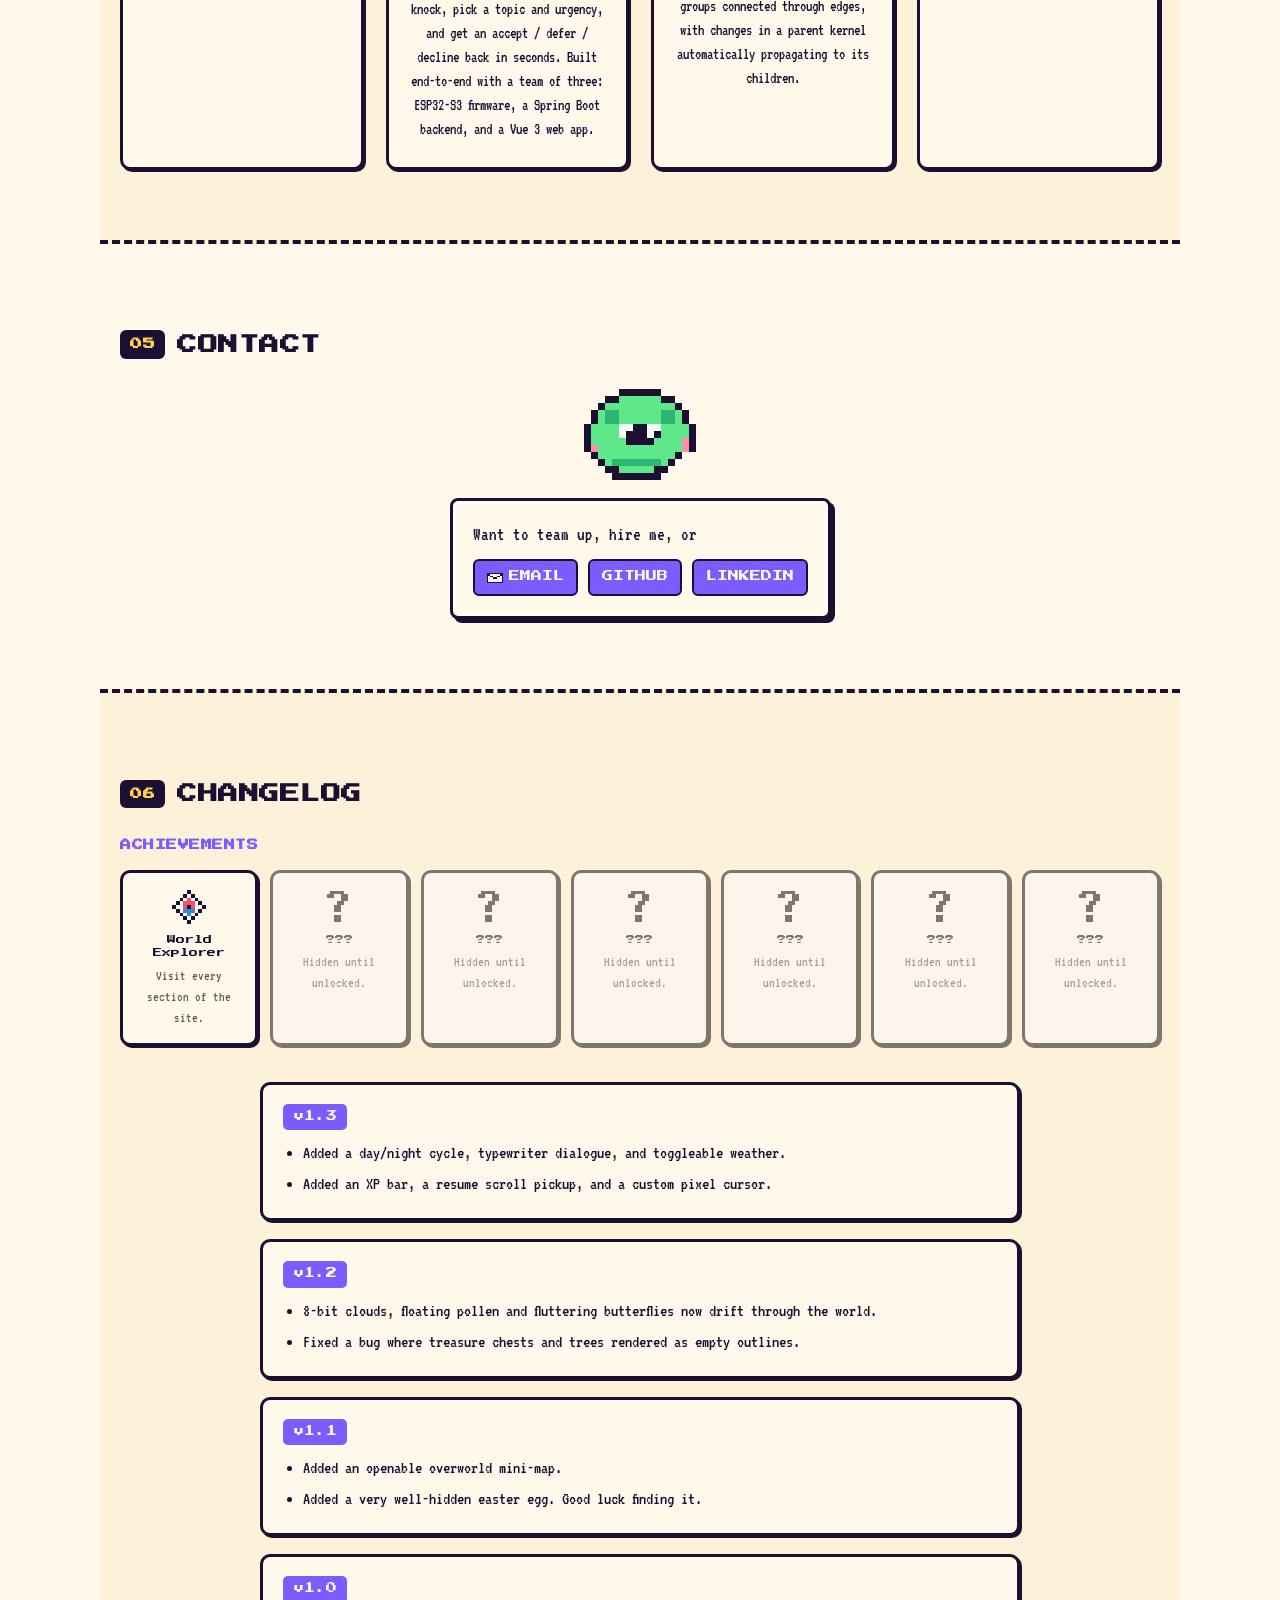
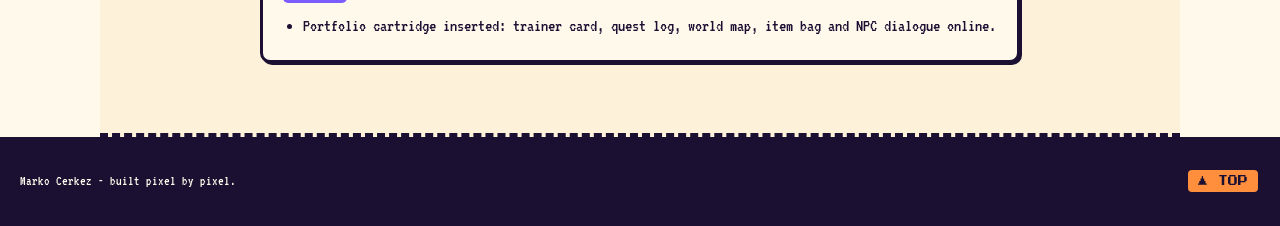
==== commit 406acd53: "Rename CLASS to ROLE and QUEST COMPLETE to COMPLETED" ====
--- a/index.html
+++ b/index.html
@@ -102,7 +102,7 @@
           <span class="trainer-card__value" id="trainer-name"></span>
         </div>
         <div class="trainer-card__row">
-          <span class="trainer-card__label">CLASS</span>
+          <span class="trainer-card__label">ROLE</span>
           <span class="trainer-card__value" id="trainer-class"></span>
         </div>
         <div class="trainer-card__row">
--- a/css/style.css
+++ b/css/style.css
@@ -93,7 +93,9 @@
 }
 [data-weather="snow"] .hero__scenery .scenery-tree,
 [data-weather="snow"] .hero__scenery .scenery-bush {
-  filter: drop-shadow(2px 3px 0 rgba(0,0,0,0.15)) brightness(1.25) saturate(0.35);
+  /* subtler than the rain tint - the snowCap overlay below carries most
+     of the "snowed on" look now, this just cools the greens a touch */
+  filter: drop-shadow(2px 3px 0 rgba(0,0,0,0.15)) brightness(1.05) saturate(0.8);
 }
 [data-weather="rain"] .hero__ground,
 [data-weather="snow"] .hero__ground {
@@ -412,7 +414,6 @@
   height: 90px;
   background-image:
     repeating-linear-gradient(90deg, var(--grass-2) 0 16px, var(--grass-1) 16px 32px);
-  border-top: 6px solid var(--dirt);
   box-shadow: inset 0 -70px 0 -10px var(--dirt);
   z-index: 1;
   animation: grassSway 7s ease-in-out infinite;
@@ -436,6 +437,15 @@
 }
 .hero__scenery .scenery-tree { filter: drop-shadow(2px 3px 0 rgba(0,0,0,0.2)); }
 .hero__scenery .scenery-bush { filter: drop-shadow(2px 2px 0 rgba(0,0,0,0.2)); }
+.hero__scenery .scenery-base { display: block; }
+.hero__scenery .scenery-snow {
+  position: absolute;
+  inset: 0;
+  opacity: 0;
+  pointer-events: none;
+  transition: opacity 0.4s ease;
+}
+[data-weather="snow"] .hero__scenery .scenery-snow { opacity: 1; }
 
 .hero__content {
   position: relative;
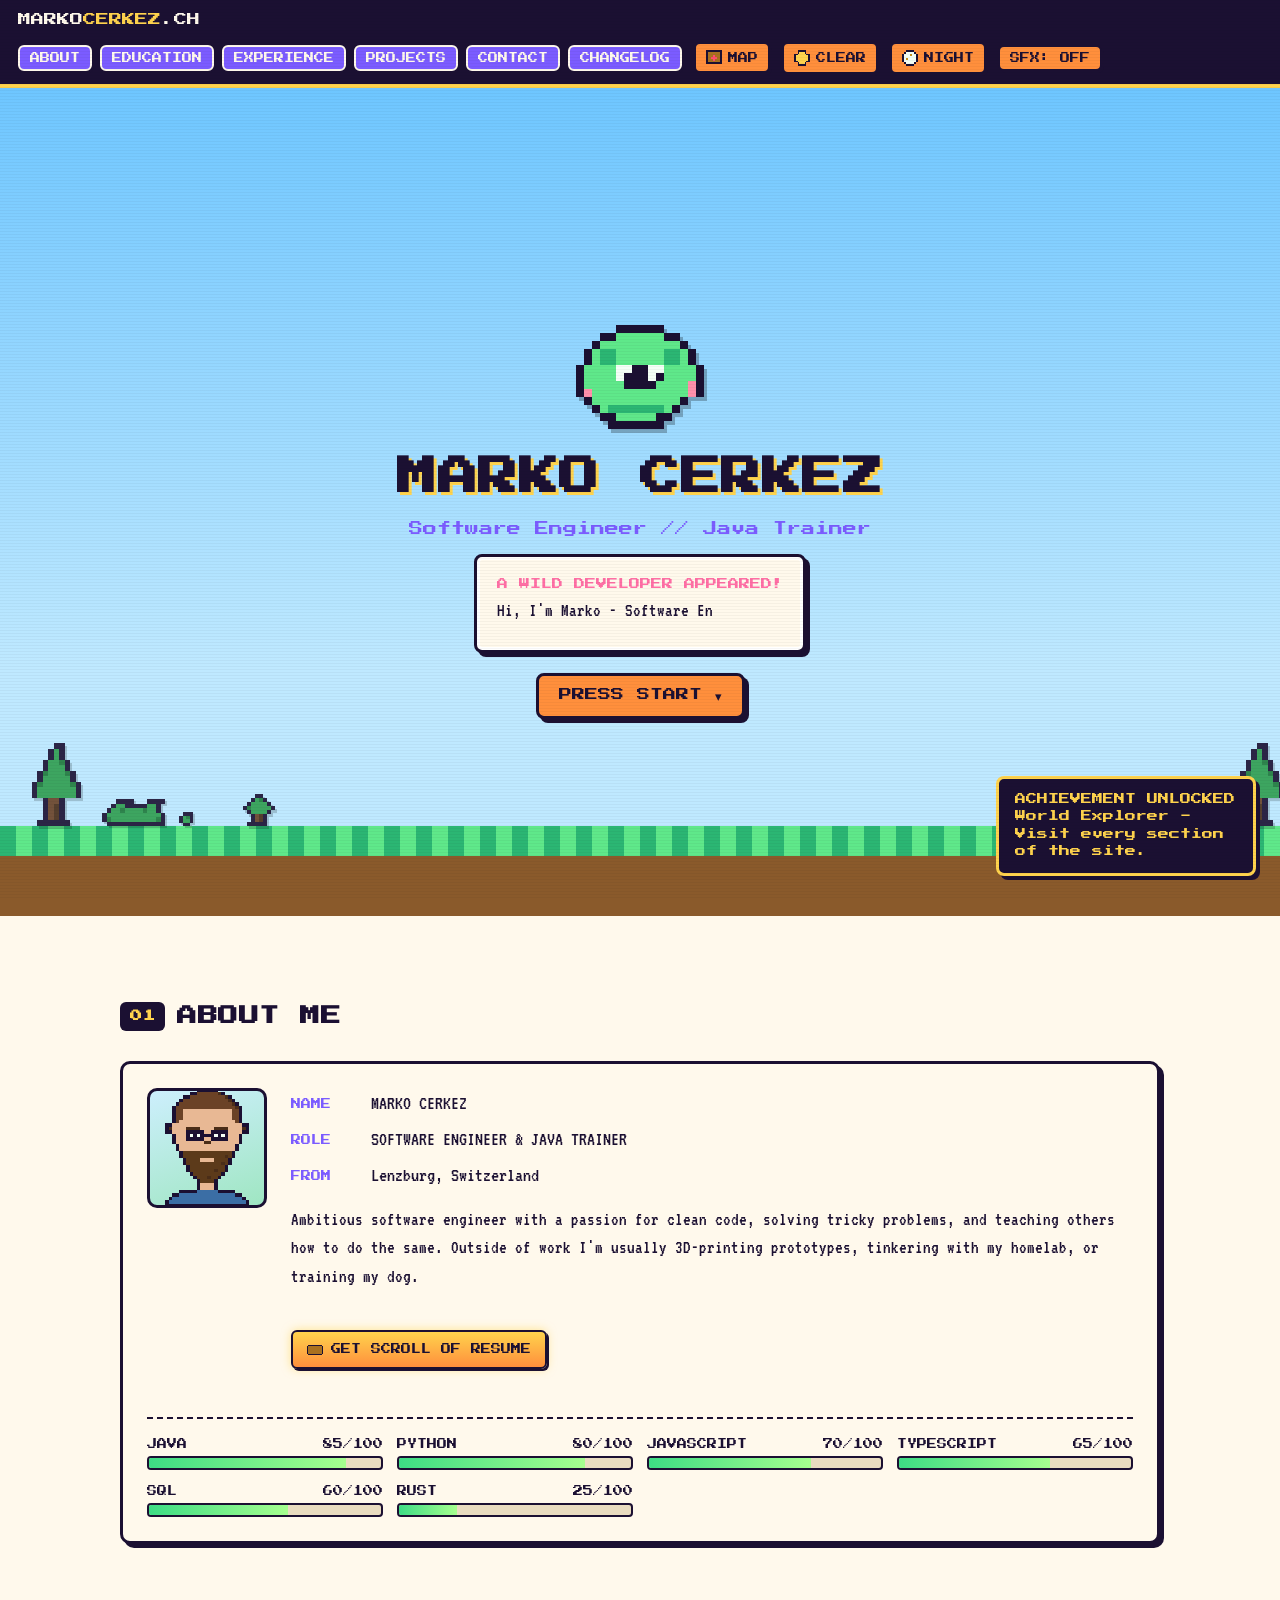
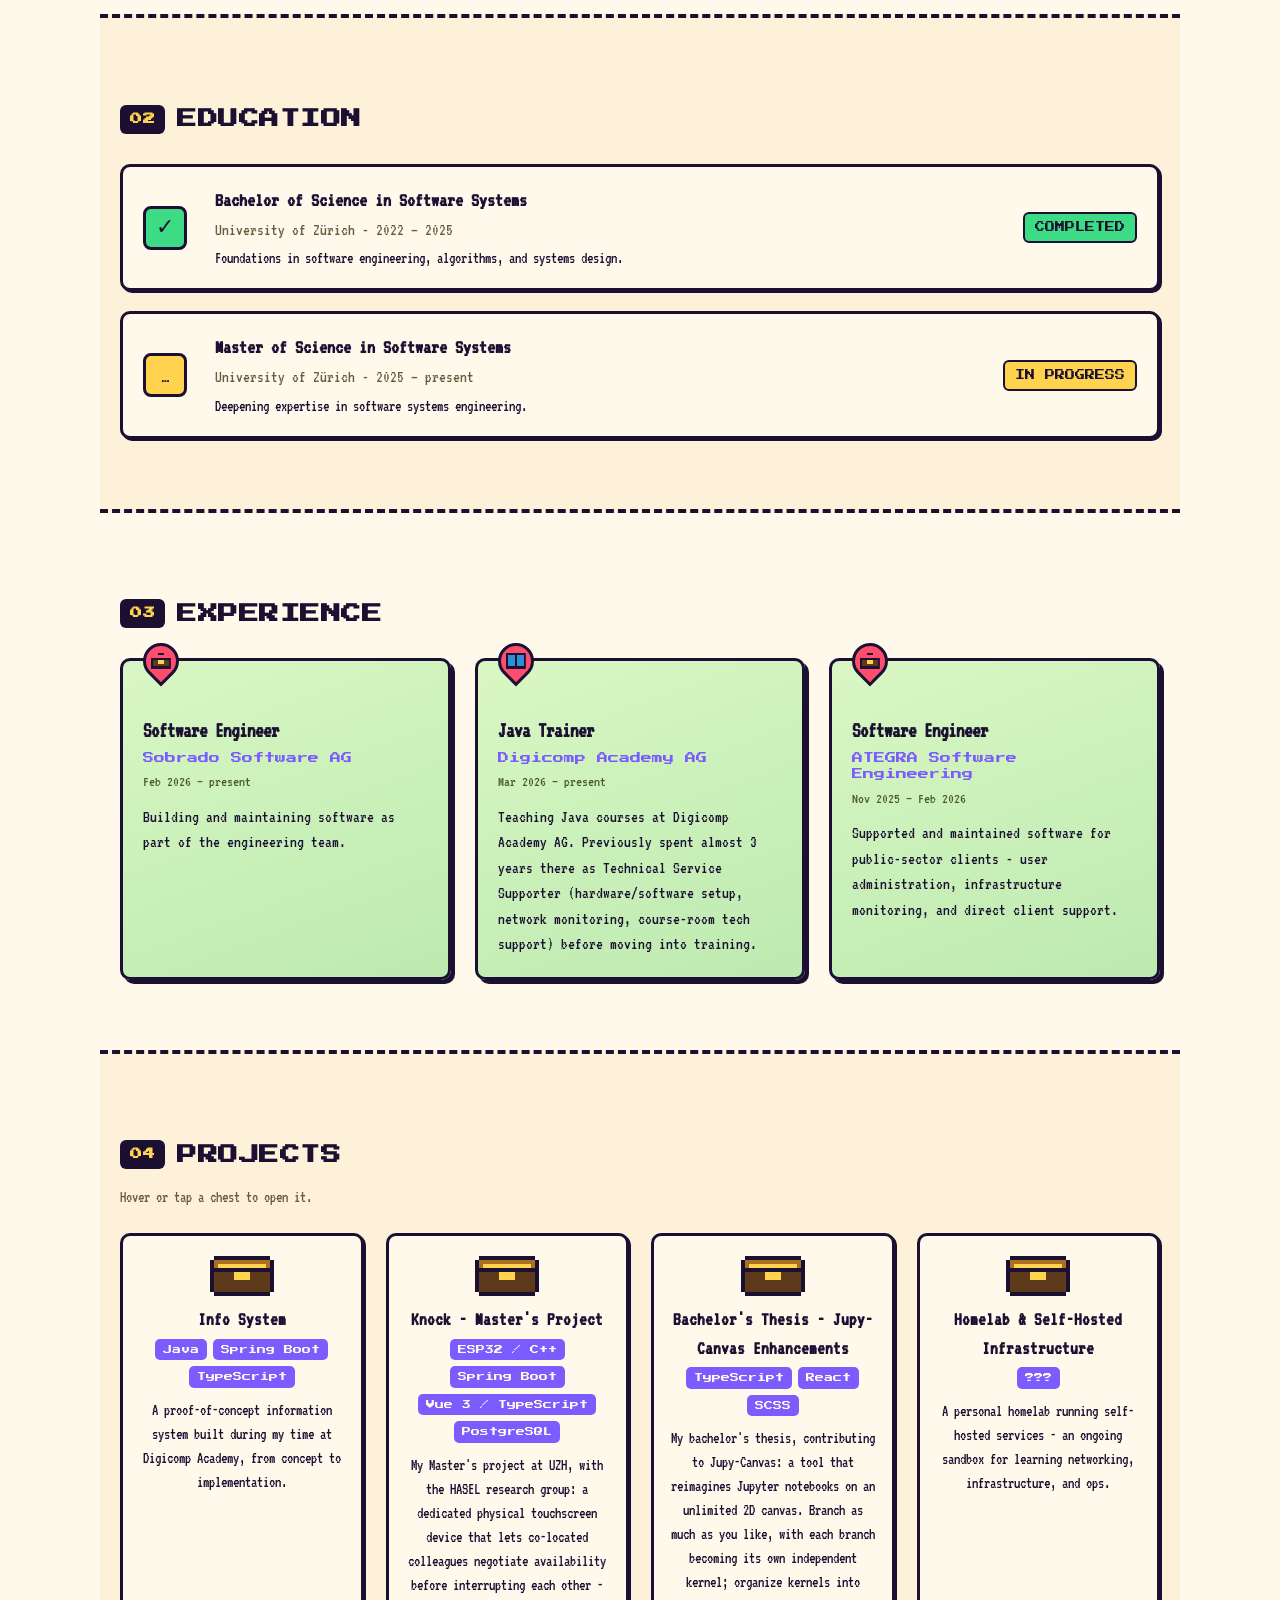
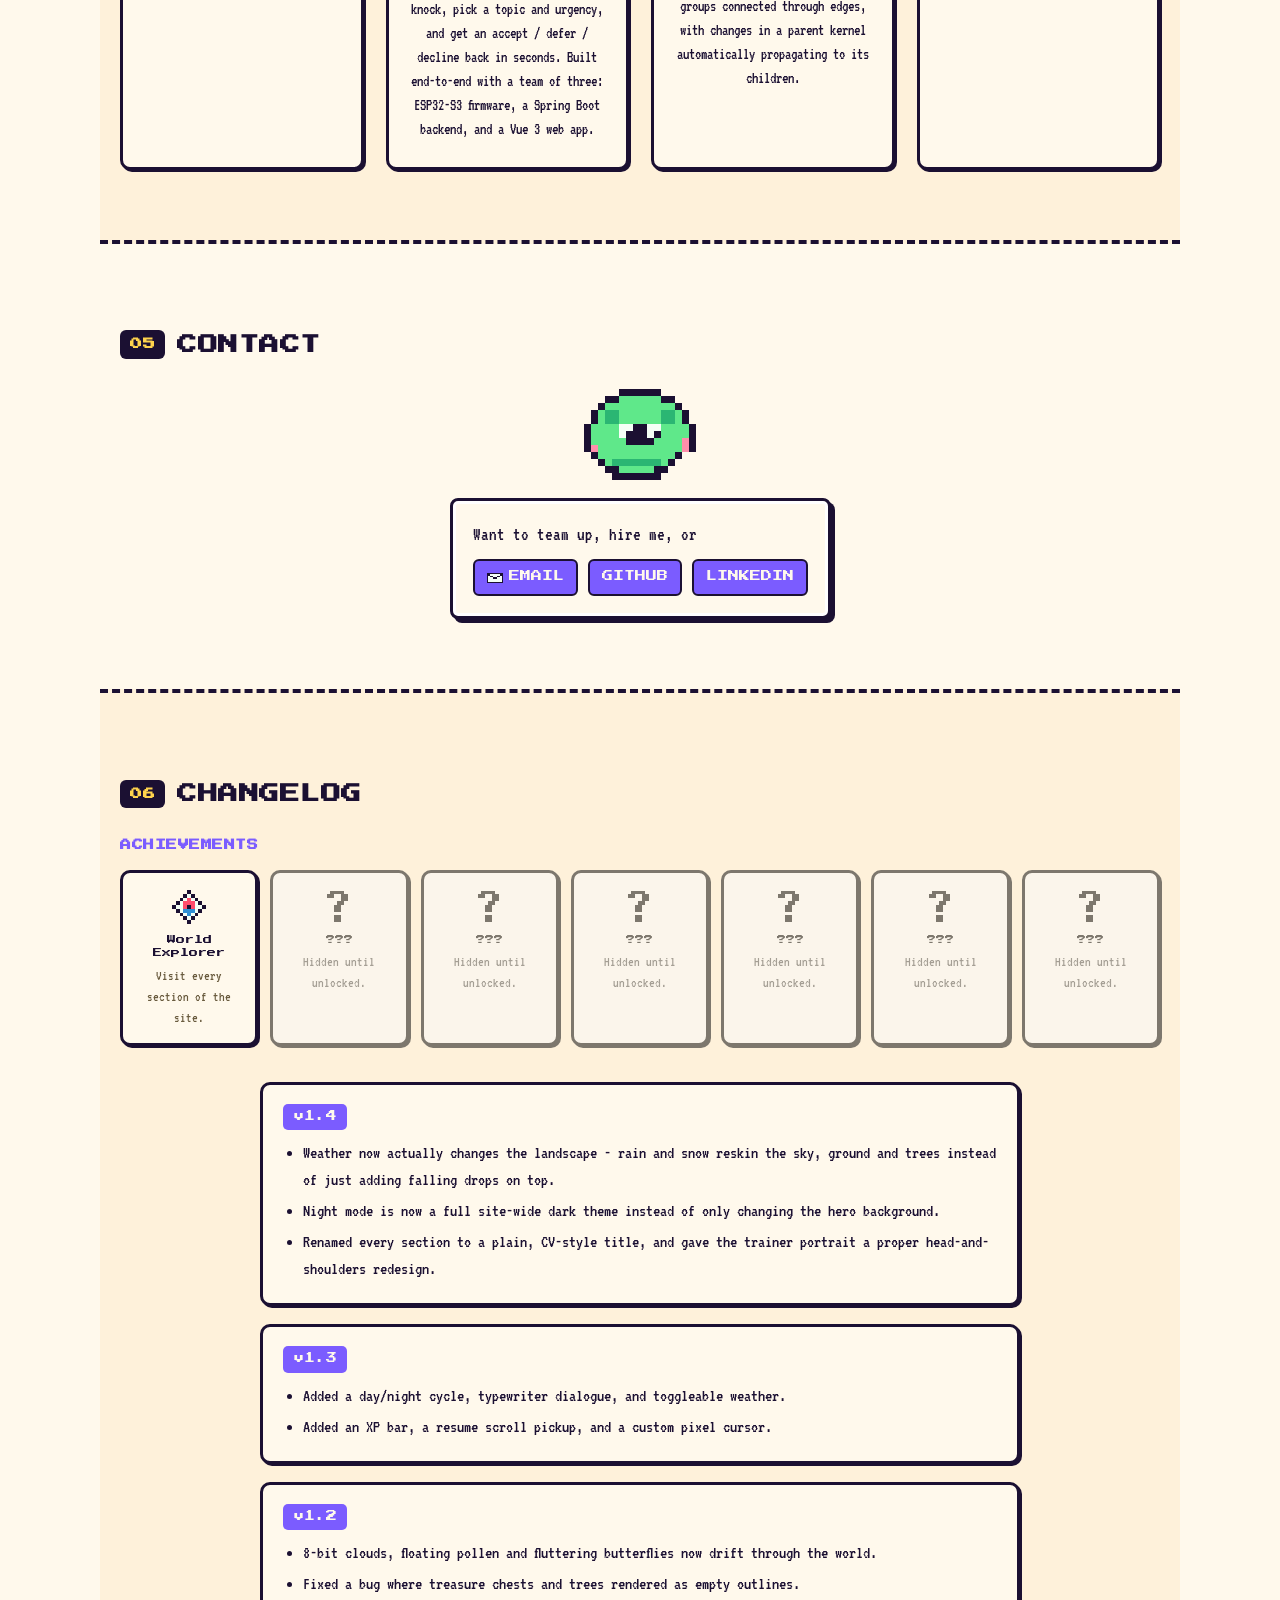
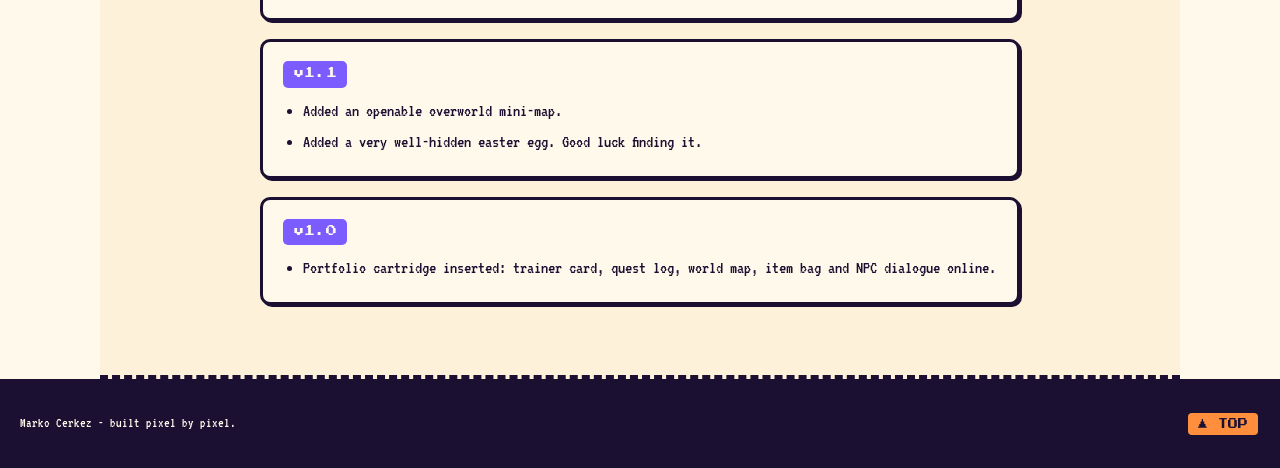
==== commit 82829266: "Add skip link, print stylesheet, apple-touch-icon, and JSON-LD Person schema - Skip-to-content link " ====
--- a/index.html
+++ b/index.html
@@ -24,12 +24,15 @@
 <meta name="twitter:description" content="A retro, pixel-art portfolio - about, education, experience, projects and more." />
 <meta name="twitter:image" content="https://cerkez.ch/assets/og-image.png" />
 <link rel="icon" href="assets/favicon.svg" type="image/svg+xml" />
+<link rel="apple-touch-icon" href="assets/apple-touch-icon.png" />
 <link rel="preconnect" href="https://fonts.googleapis.com">
 <link rel="preconnect" href="https://fonts.gstatic.com" crossorigin>
 <link href="https://fonts.googleapis.com/css2?family=Press+Start+2P&family=VT323&display=swap" rel="stylesheet">
 <link rel="stylesheet" href="css/style.css" />
 </head>
 <body>
+
+<a class="skip-link" href="#app">Skip to content</a>
 
 <div class="boot-screen" id="boot-screen" aria-hidden="true">
   <div class="boot-screen__inner">
--- a/css/style.css
+++ b/css/style.css
@@ -122,6 +122,26 @@
   overflow-x: hidden;
 }
 
+/* ---------- skip link (keyboard/screen-reader only until focused) ---------- */
+.skip-link {
+  position: absolute;
+  top: -100px;
+  left: 10px;
+  z-index: 1000;
+  background: var(--accent-2);
+  color: var(--ink);
+  font-family: var(--font-head);
+  font-size: 12px;
+  padding: 10px 16px;
+  border-radius: 6px;
+  border: 2px solid var(--ink);
+  text-decoration: none;
+  transition: top 0.15s ease;
+}
+.skip-link:focus {
+  top: 10px;
+}
+
 h1, h2, h3, .font-head {
   font-family: var(--font-head);
   line-height: 1.4;
@@ -1217,3 +1237,33 @@
   body { font-size: 18px; }
   .compass { left: 8px; bottom: 8px; font-size: 8px; padding: 6px 9px; }
 }
+
+/* ---------- print: strip game chrome down to a clean readable page ---------- */
+@media print {
+  .topbar, .xp-bar, .boot-screen, .compass, .ambient-bg, .crt-overlay,
+  .weather-field, .leaf-field, .toast, .map-modal, #back-to-top,
+  .hero__scenery, .hero__ground, .hero__sky, .hero__mascot, .press-start,
+  #patches, .dialog-box__cursor {
+    display: none !important;
+  }
+  * {
+    animation: none !important;
+    transition: none !important;
+    box-shadow: none !important;
+    text-shadow: none !important;
+  }
+  :root, :root[data-theme="night"] {
+    --surface: #fff;
+    --box-bg: #fff;
+    --text: #000;
+    --text-muted: #444;
+  }
+  body { background: #fff !important; color: #000 !important; }
+  .hero { min-height: auto !important; padding: 20px 0 !important; }
+  /* panels normally fade in via IntersectionObserver as you scroll; a
+     printed page renders everything at once, so anything never scrolled
+     into view on screen would otherwise print blank */
+  .panel { opacity: 1 !important; transform: none !important; }
+  .panel--alt { background: #f7f7f7 !important; }
+  a { color: #000; text-decoration: underline; }
+}
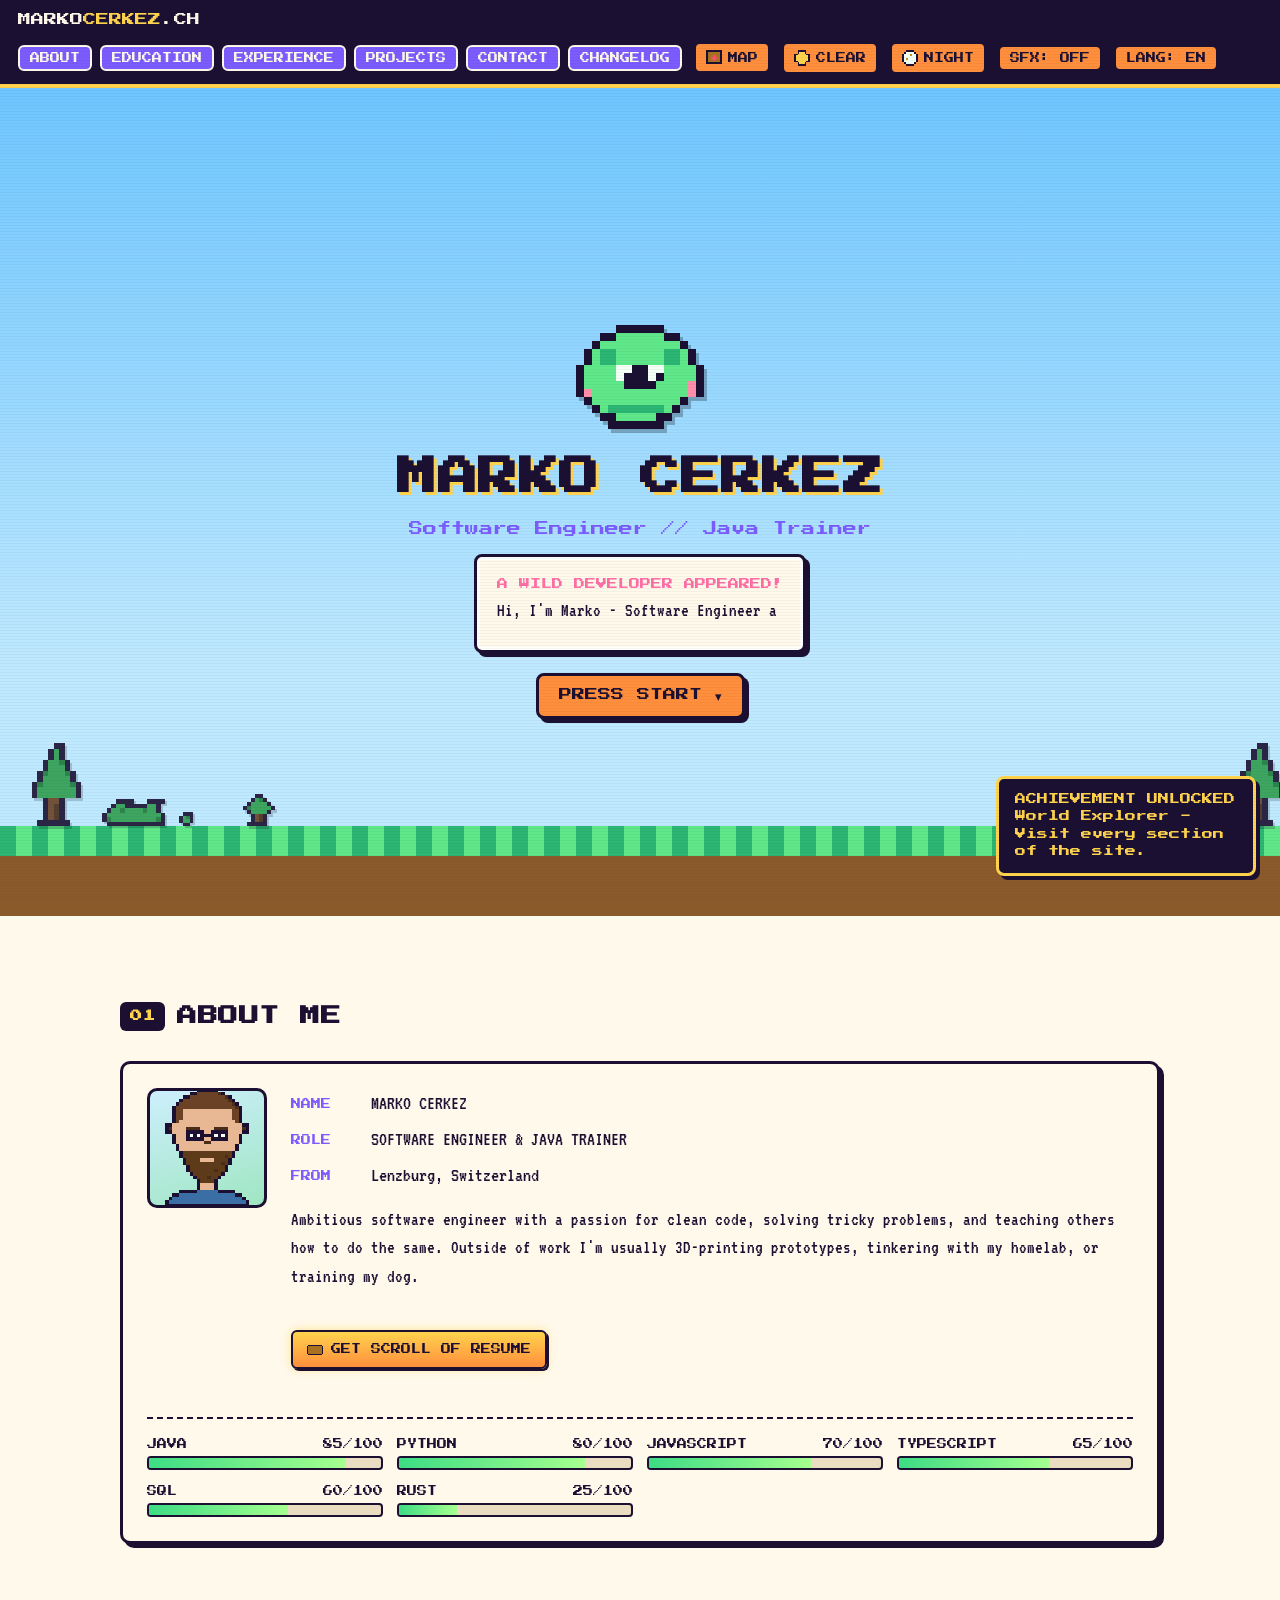
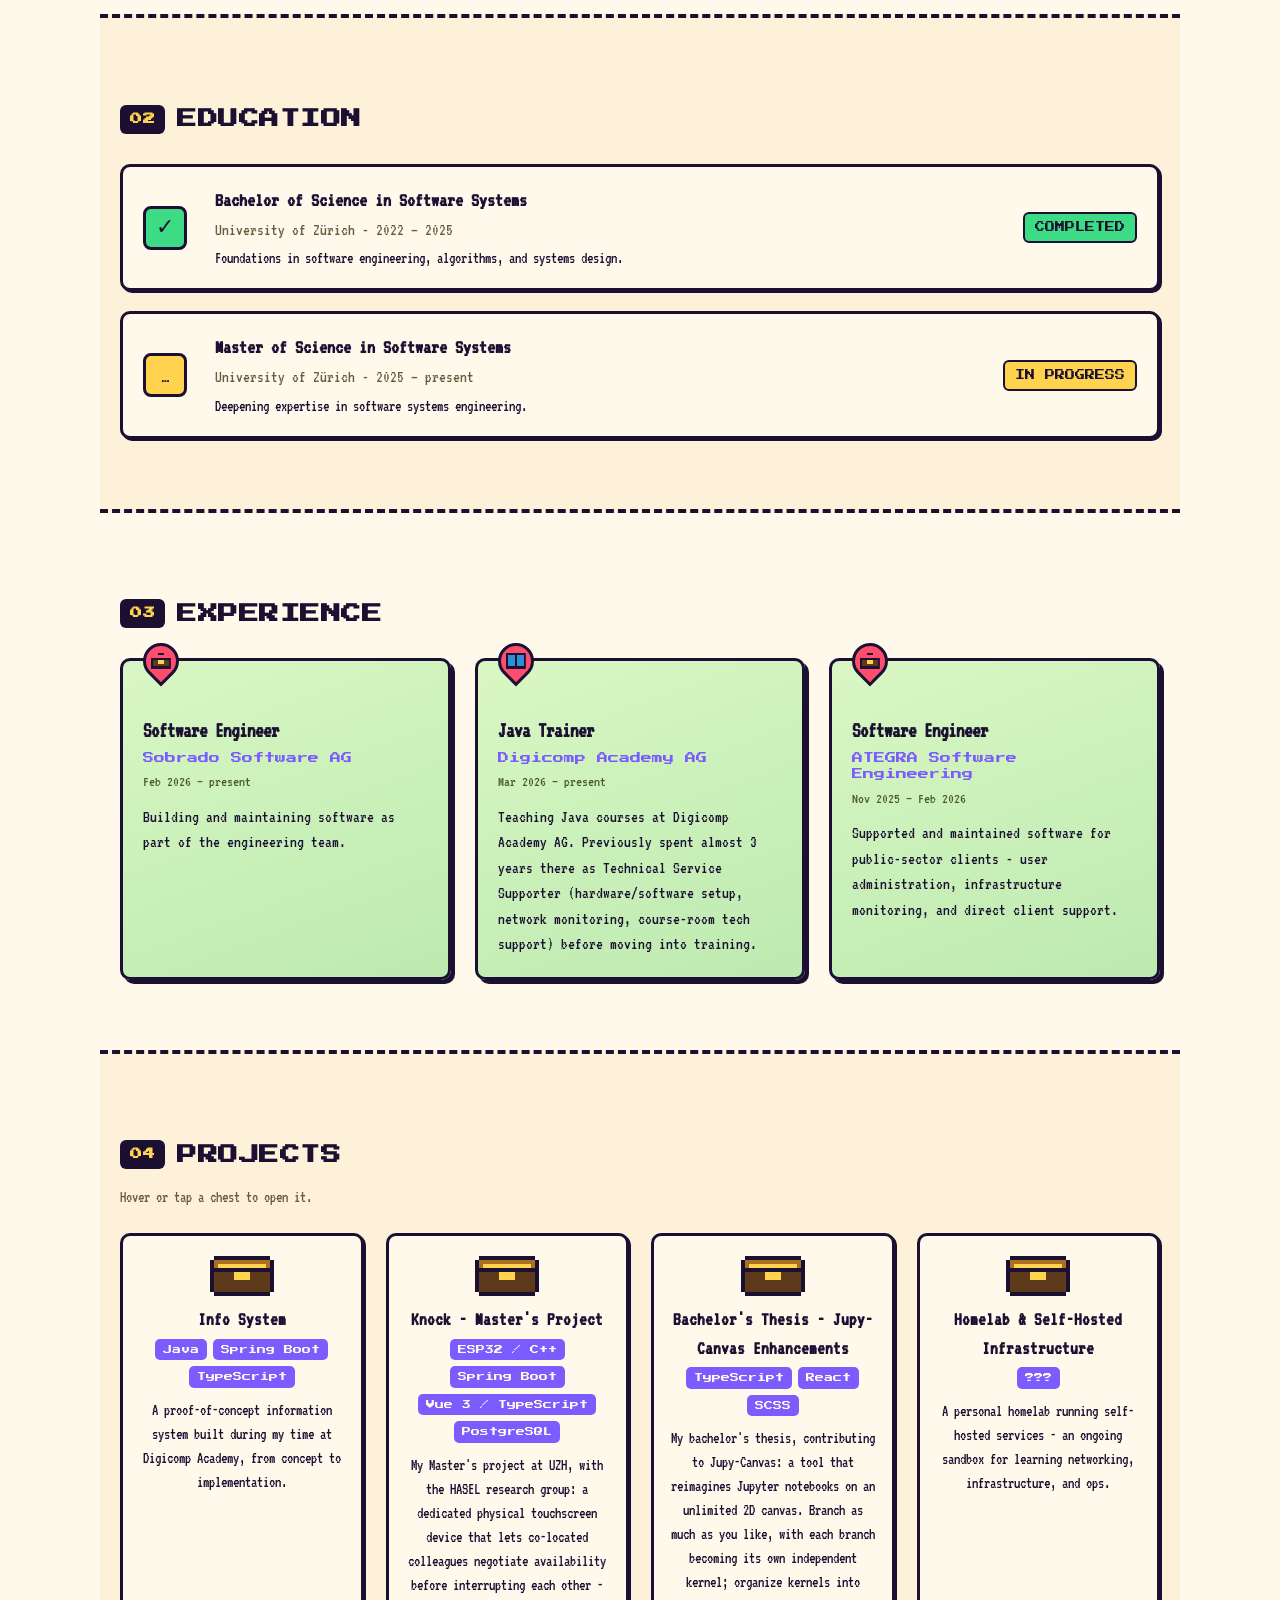
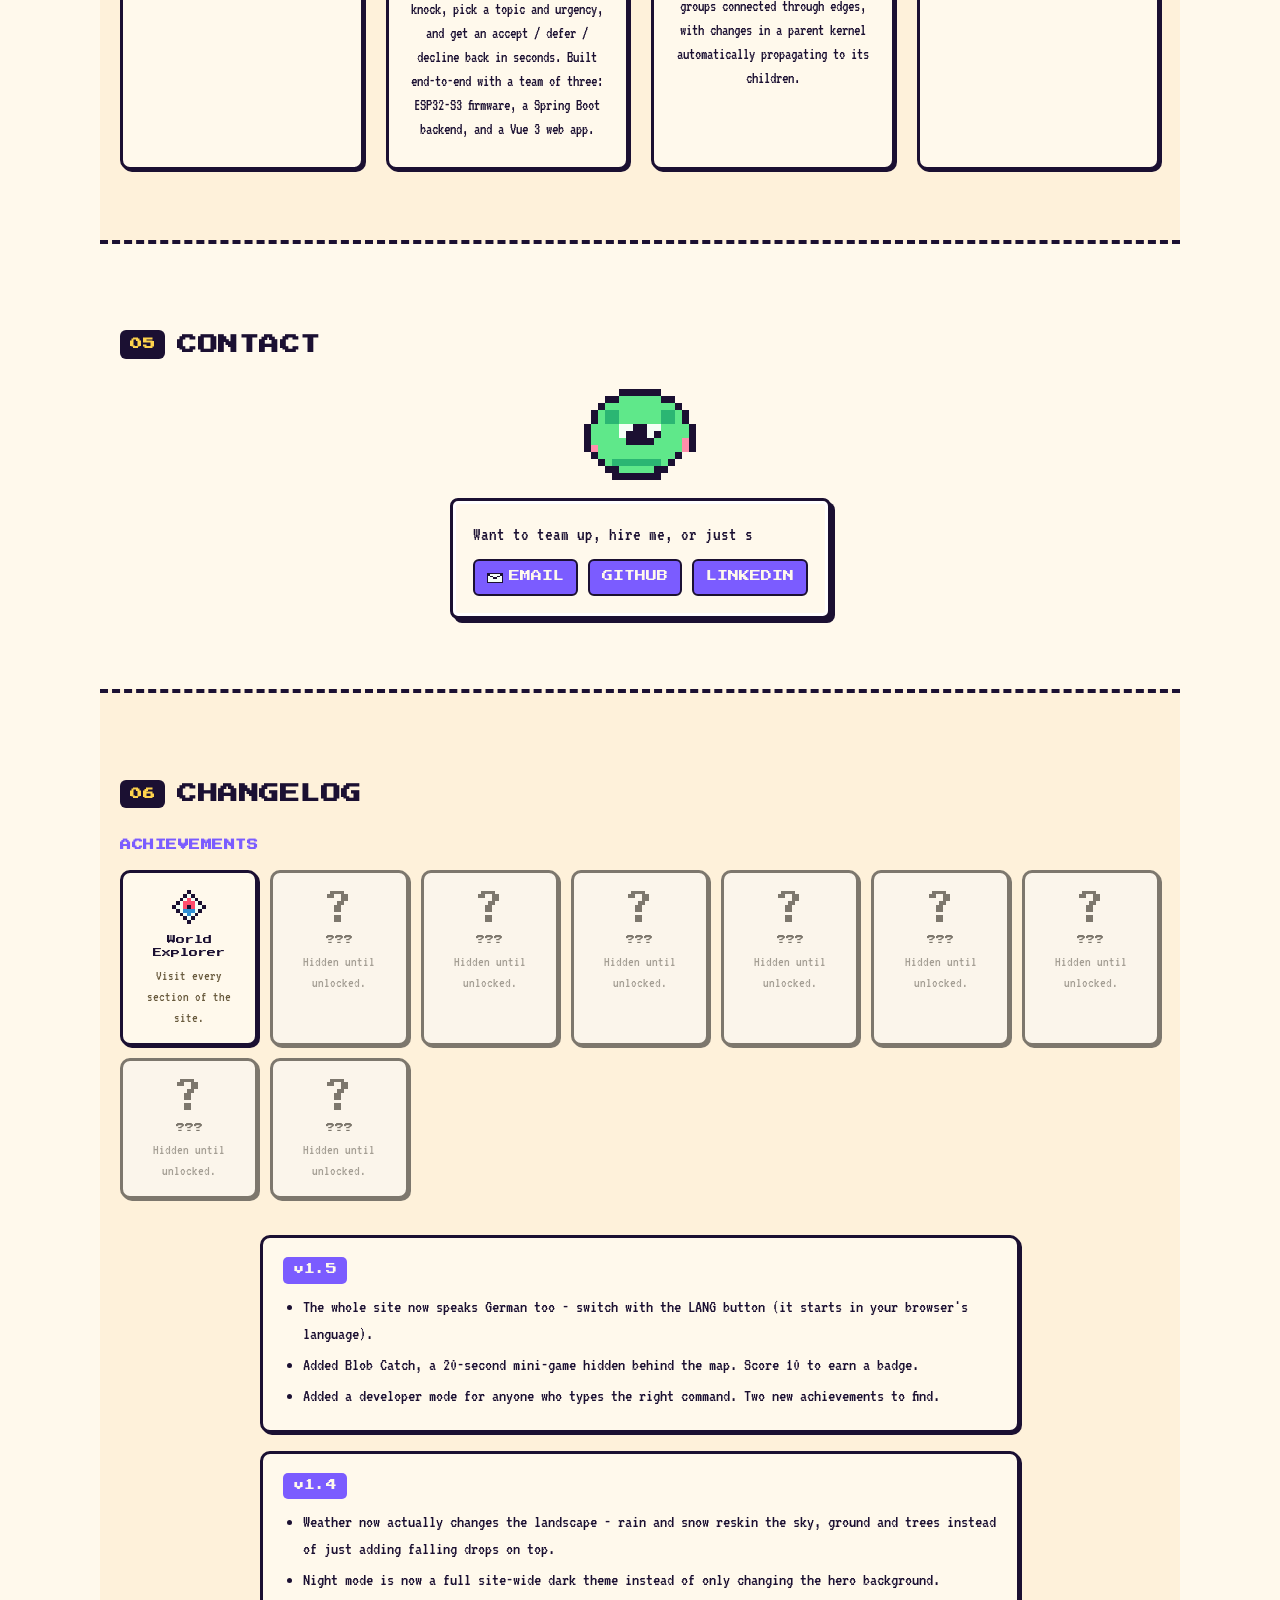
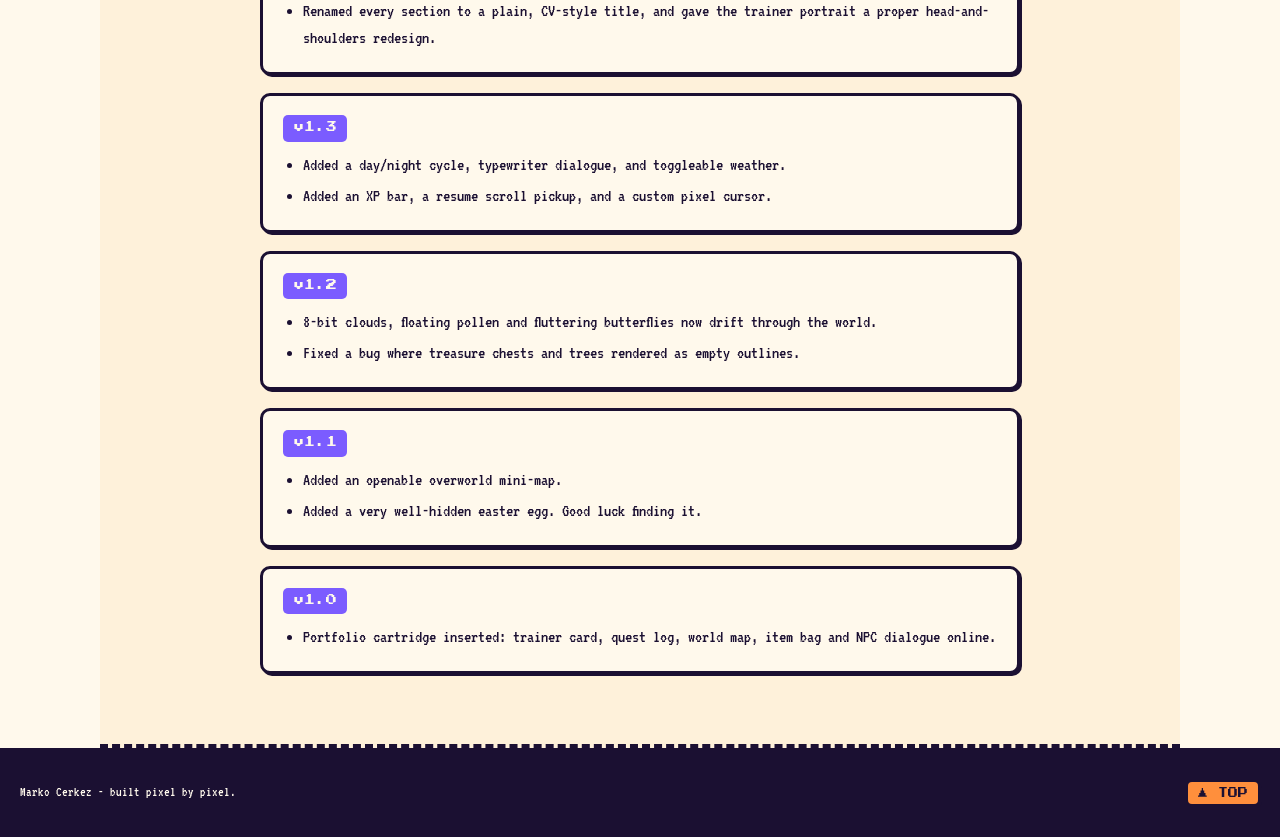
==== commit 1f01d92e: "Add EN/DE language switch, Blob Catch mini-game and dev HUD - LANG button switches the whole site be" ====
--- a/index.html
+++ b/index.html
@@ -32,13 +32,13 @@
 </head>
 <body>
 
-<a class="skip-link" href="#app">Skip to content</a>
+<a class="skip-link" href="#app" data-i18n="skip">Skip to content</a>
 
 <div class="boot-screen" id="boot-screen" aria-hidden="true">
   <div class="boot-screen__inner">
     <p class="boot-screen__title">MARKO<span>CERKEZ</span>.CH</p>
     <div class="boot-bar"><div class="boot-bar__fill" id="boot-fill"></div></div>
-    <p class="boot-screen__hint">LOADING...</p>
+    <p class="boot-screen__hint" data-i18n="loading">LOADING...</p>
   </div>
 </div>
 
@@ -56,17 +56,18 @@
   </div>
   <div class="topbar__controls" id="topbar-controls">
     <nav class="menu" aria-label="Main menu">
-      <button data-target="about">ABOUT</button>
-      <button data-target="education">EDUCATION</button>
-      <button data-target="work">EXPERIENCE</button>
-      <button data-target="projects">PROJECTS</button>
-      <button data-target="contact">CONTACT</button>
-      <button data-target="patches">CHANGELOG</button>
+      <button data-target="about" data-i18n="nav_about">ABOUT</button>
+      <button data-target="education" data-i18n="nav_education">EDUCATION</button>
+      <button data-target="work" data-i18n="nav_work">EXPERIENCE</button>
+      <button data-target="projects" data-i18n="nav_projects">PROJECTS</button>
+      <button data-target="contact" data-i18n="nav_contact">CONTACT</button>
+      <button data-target="patches" data-i18n="nav_patches">CHANGELOG</button>
     </nav>
-    <button id="map-toggle" class="icon-btn" title="Open the overworld map"><span class="icon-btn__icon" id="map-toggle-icon"></span> MAP</button>
-    <button id="weather-toggle" class="icon-btn" title="Cycle the weather"><span class="icon-btn__icon" id="weather-icon"></span> <span id="weather-label">CLEAR</span></button>
-    <button id="theme-toggle" class="icon-btn" title="Toggle day / night"><span class="icon-btn__icon" id="theme-icon"></span> <span id="theme-label">NIGHT</span></button>
-    <button id="sound-toggle" class="icon-btn" title="Toggle sound" aria-pressed="false">SFX: OFF</button>
+    <button id="map-toggle" class="icon-btn" title="Open the overworld map" data-i18n-title="map_title"><span class="icon-btn__icon" id="map-toggle-icon"></span> <span data-i18n="map">MAP</span></button>
+    <button id="weather-toggle" class="icon-btn" title="Cycle the weather" data-i18n-title="weather_title"><span class="icon-btn__icon" id="weather-icon"></span> <span id="weather-label">CLEAR</span></button>
+    <button id="theme-toggle" class="icon-btn" title="Toggle day / night" data-i18n-title="theme_title"><span class="icon-btn__icon" id="theme-icon"></span> <span id="theme-label">NIGHT</span></button>
+    <button id="sound-toggle" class="icon-btn" title="Toggle sound" data-i18n-title="sound_title" aria-pressed="false">SFX: OFF</button>
+    <button id="lang-toggle" class="icon-btn" title="Switch language" data-i18n-title="lang_title">LANG: EN</button>
   </div>
   <div class="xp-bar" id="xp-bar"><div class="xp-bar__fill" id="xp-fill"></div></div>
 </header>
@@ -90,26 +91,26 @@
         <div id="hero-intro-lines"></div>
         <span class="dialog-box__cursor">▶</span>
       </div>
-      <button class="press-start" id="scroll-start">PRESS START ▾</button>
+      <button class="press-start" id="scroll-start" data-i18n="press_start">PRESS START ▾</button>
     </div>
     <div class="hero__ground" id="hero-ground"></div>
   </section>
 
   <section id="about" class="panel">
-    <h2 class="panel__title"><span class="panel__title-badge">01</span> ABOUT ME</h2>
+    <h2 class="panel__title"><span class="panel__title-badge">01</span> <span data-i18n="h_about">ABOUT ME</span></h2>
     <div class="trainer-card">
       <div class="trainer-card__portrait" id="trainer-portrait"></div>
       <div class="trainer-card__info">
         <div class="trainer-card__row">
-          <span class="trainer-card__label">NAME</span>
+          <span class="trainer-card__label" data-i18n="lbl_name">NAME</span>
           <span class="trainer-card__value" id="trainer-name"></span>
         </div>
         <div class="trainer-card__row">
-          <span class="trainer-card__label">ROLE</span>
+          <span class="trainer-card__label" data-i18n="lbl_role">ROLE</span>
           <span class="trainer-card__value" id="trainer-class"></span>
         </div>
         <div class="trainer-card__row">
-          <span class="trainer-card__label">FROM</span>
+          <span class="trainer-card__label" data-i18n="lbl_from">FROM</span>
           <span class="trainer-card__value" id="trainer-location"></span>
         </div>
         <p class="trainer-card__bio" id="trainer-bio"></p>
@@ -120,23 +121,23 @@
   </section>
 
   <section id="education" class="panel panel--alt">
-    <h2 class="panel__title"><span class="panel__title-badge">02</span> EDUCATION</h2>
+    <h2 class="panel__title"><span class="panel__title-badge">02</span> <span data-i18n="h_education">EDUCATION</span></h2>
     <div class="quest-log" id="quest-log"></div>
   </section>
 
   <section id="work" class="panel">
-    <h2 class="panel__title"><span class="panel__title-badge">03</span> EXPERIENCE</h2>
+    <h2 class="panel__title"><span class="panel__title-badge">03</span> <span data-i18n="h_work">EXPERIENCE</span></h2>
     <div class="world-map" id="world-map"></div>
   </section>
 
   <section id="projects" class="panel panel--alt">
-    <h2 class="panel__title"><span class="panel__title-badge">04</span> PROJECTS</h2>
-    <p class="panel__hint">Hover or tap a chest to open it.</p>
+    <h2 class="panel__title"><span class="panel__title-badge">04</span> <span data-i18n="h_projects">PROJECTS</span></h2>
+    <p class="panel__hint" data-i18n="projects_hint">Hover or tap a chest to open it.</p>
     <div class="item-bag" id="item-bag"></div>
   </section>
 
   <section id="contact" class="panel contact">
-    <h2 class="panel__title"><span class="panel__title-badge">05</span> CONTACT</h2>
+    <h2 class="panel__title"><span class="panel__title-badge">05</span> <span data-i18n="h_contact">CONTACT</span></h2>
     <div class="npc-scene">
       <div class="npc-scene__mascot" id="npc-mascot"></div>
       <div class="dialog-box dialog-box--wide">
@@ -148,8 +149,8 @@
   </section>
 
   <section id="patches" class="panel panel--alt">
-    <h2 class="panel__title"><span class="panel__title-badge">06</span> CHANGELOG</h2>
-    <h3 class="badge-shelf__title">ACHIEVEMENTS</h3>
+    <h2 class="panel__title"><span class="panel__title-badge">06</span> <span data-i18n="h_patches">CHANGELOG</span></h2>
+    <h3 class="badge-shelf__title" data-i18n="achievements">ACHIEVEMENTS</h3>
     <div class="badge-shelf" id="badge-shelf"></div>
     <div class="patch-notes" id="patch-notes"></div>
   </section>
@@ -158,19 +159,42 @@
 
 <footer class="footer">
   <p id="footer-text"></p>
-  <button class="icon-btn" id="back-to-top">▲ TOP</button>
+  <button class="icon-btn" id="back-to-top" data-i18n="top">▲ TOP</button>
 </footer>
 
 <div class="map-modal" id="map-modal" aria-hidden="true">
   <div class="map-modal__panel" role="dialog" aria-label="Overworld map">
     <div class="map-modal__header">
-      <span><span class="icon-btn__icon" id="map-modal-icon"></span> OVERWORLD MAP</span>
-      <button id="map-close" class="icon-btn">✕ CLOSE</button>
+      <span><span class="icon-btn__icon" id="map-modal-icon"></span> <span data-i18n="map_header">OVERWORLD MAP</span></span>
+      <button id="map-close" class="icon-btn" data-i18n="close">✕ CLOSE</button>
     </div>
     <div class="map-modal__stage" id="map-stage"></div>
-    <p class="map-modal__hint">Click a numbered flag to warp to that part of the site.</p>
-  </div>
-</div>
+    <p class="map-modal__hint" data-i18n="map_hint">Click a numbered flag to warp to that part of the site.</p>
+    <p class="map-modal__hint"><button id="game-open" class="icon-btn" data-i18n="game_btn">▶ BLOB CATCH</button></p>
+  </div>
+</div>
+
+<div class="map-modal" id="game-modal" aria-hidden="true">
+  <div class="map-modal__panel" role="dialog" aria-labelledby="game-title">
+    <div class="map-modal__header">
+      <span id="game-title" data-i18n="game_title">BLOB CATCH</span>
+      <button id="game-close" class="icon-btn" data-i18n="close">✕ CLOSE</button>
+    </div>
+    <div class="game-hud">
+      <span><span data-i18n="game_score">SCORE</span> <b id="game-score">0</b></span>
+      <span><span data-i18n="game_time">TIME</span> <b id="game-time">20</b></span>
+      <span><span data-i18n="game_best">BEST</span> <b id="game-best">0</b></span>
+    </div>
+    <div class="game-arena" id="game-arena">
+      <div class="game-arena__msg" id="game-msg"></div>
+      <button class="game-blob" id="game-blob" aria-label="Blob" hidden></button>
+    </div>
+    <p class="map-modal__hint" data-i18n="game_hint">Catch as many blobs as you can in 20 seconds.</p>
+    <p class="map-modal__hint"><button id="game-start" class="icon-btn" data-i18n="game_start">START</button></p>
+  </div>
+</div>
+
+<pre class="dev-hud" id="dev-hud" aria-hidden="true" hidden></pre>
 
 <div class="leaf-field" id="leaf-field" aria-hidden="true"></div>
 <div class="weather-field" id="weather-field" aria-hidden="true"></div>
@@ -178,6 +202,7 @@
 
 <script src="js/sprites.js"></script>
 <script src="js/content.js"></script>
+<script src="js/i18n.js"></script>
 <script src="js/script.js"></script>
 </body>
 </html>
--- a/css/style.css
+++ b/css/style.css
@@ -986,6 +986,70 @@
   .map-modal__header span { font-size: 10px; }
 }
 
+/* ---------- Blob Catch mini-game + dev HUD ---------- */
+[hidden] { display: none !important; }
+.game-hud {
+  display: flex;
+  justify-content: space-between;
+  gap: 16px;
+  font-family: var(--font-head);
+  font-size: 10px;
+  margin-bottom: 10px;
+}
+.game-hud b { color: var(--accent); }
+.game-arena {
+  position: relative;
+  width: min(80vw, 340px);
+  height: 220px;
+  border: 3px solid var(--ink);
+  border-radius: 6px;
+  overflow: hidden;
+  background: repeating-conic-gradient(var(--grass-1) 0 25%, var(--grass-2) 0 50%) 0 0 / 32px 32px;
+}
+.game-arena__msg {
+  position: absolute;
+  inset: 0;
+  display: flex;
+  align-items: center;
+  justify-content: center;
+  padding: 12px;
+  text-align: center;
+  white-space: pre-line;
+  font-family: var(--font-head);
+  font-size: 12px;
+  line-height: 1.8;
+  color: var(--paper);
+  text-shadow: 2px 2px 0 var(--ink);
+  pointer-events: none;
+}
+.game-blob {
+  position: absolute;
+  padding: 0;
+  border: 0;
+  background: none;
+  line-height: 0;
+  cursor: pointer;
+}
+.game-blob svg { display: block; }
+.dev-hud {
+  position: fixed;
+  right: 12px;
+  bottom: 12px;
+  z-index: 250;
+  margin: 0;
+  padding: 10px 12px;
+  background: rgba(10, 8, 20, 0.88);
+  color: #7dffa8;
+  border: 2px solid #7dffa8;
+  border-radius: 6px;
+  font-family: var(--font-body);
+  font-size: 16px;
+  line-height: 1.25;
+  pointer-events: none;
+  max-width: calc(100vw - 24px);
+  overflow: hidden;
+}
+
 /* ---------- weather toggle ---------- */
 .weather-field {
   position: fixed;
@@ -1241,7 +1305,7 @@
 /* ---------- print: strip game chrome down to a clean readable page ---------- */
 @media print {
   .topbar, .xp-bar, .boot-screen, .compass, .ambient-bg, .crt-overlay,
-  .weather-field, .leaf-field, .toast, .map-modal, #back-to-top,
+  .weather-field, .leaf-field, .toast, .map-modal, .dev-hud, #back-to-top,
   .hero__scenery, .hero__ground, .hero__sky, .hero__mascot, .press-start,
   #patches, .dialog-box__cursor {
     display: none !important;
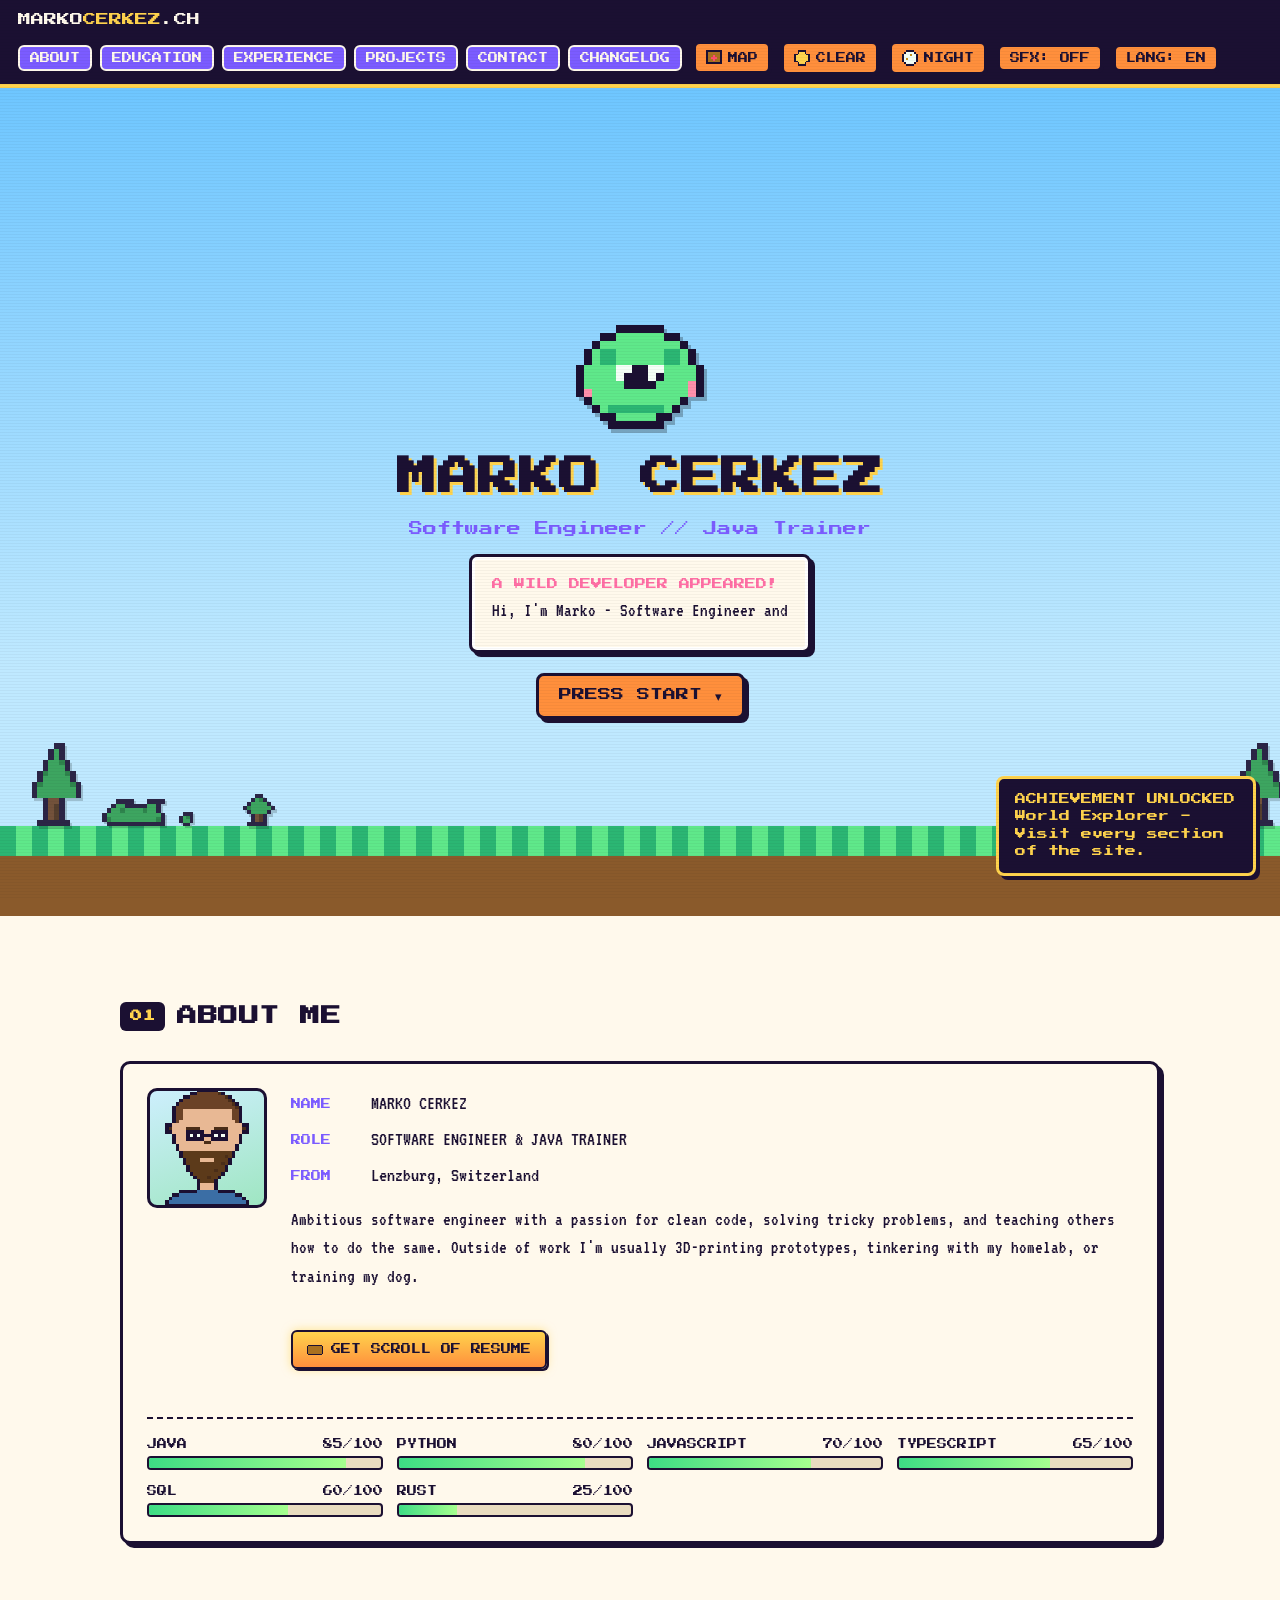
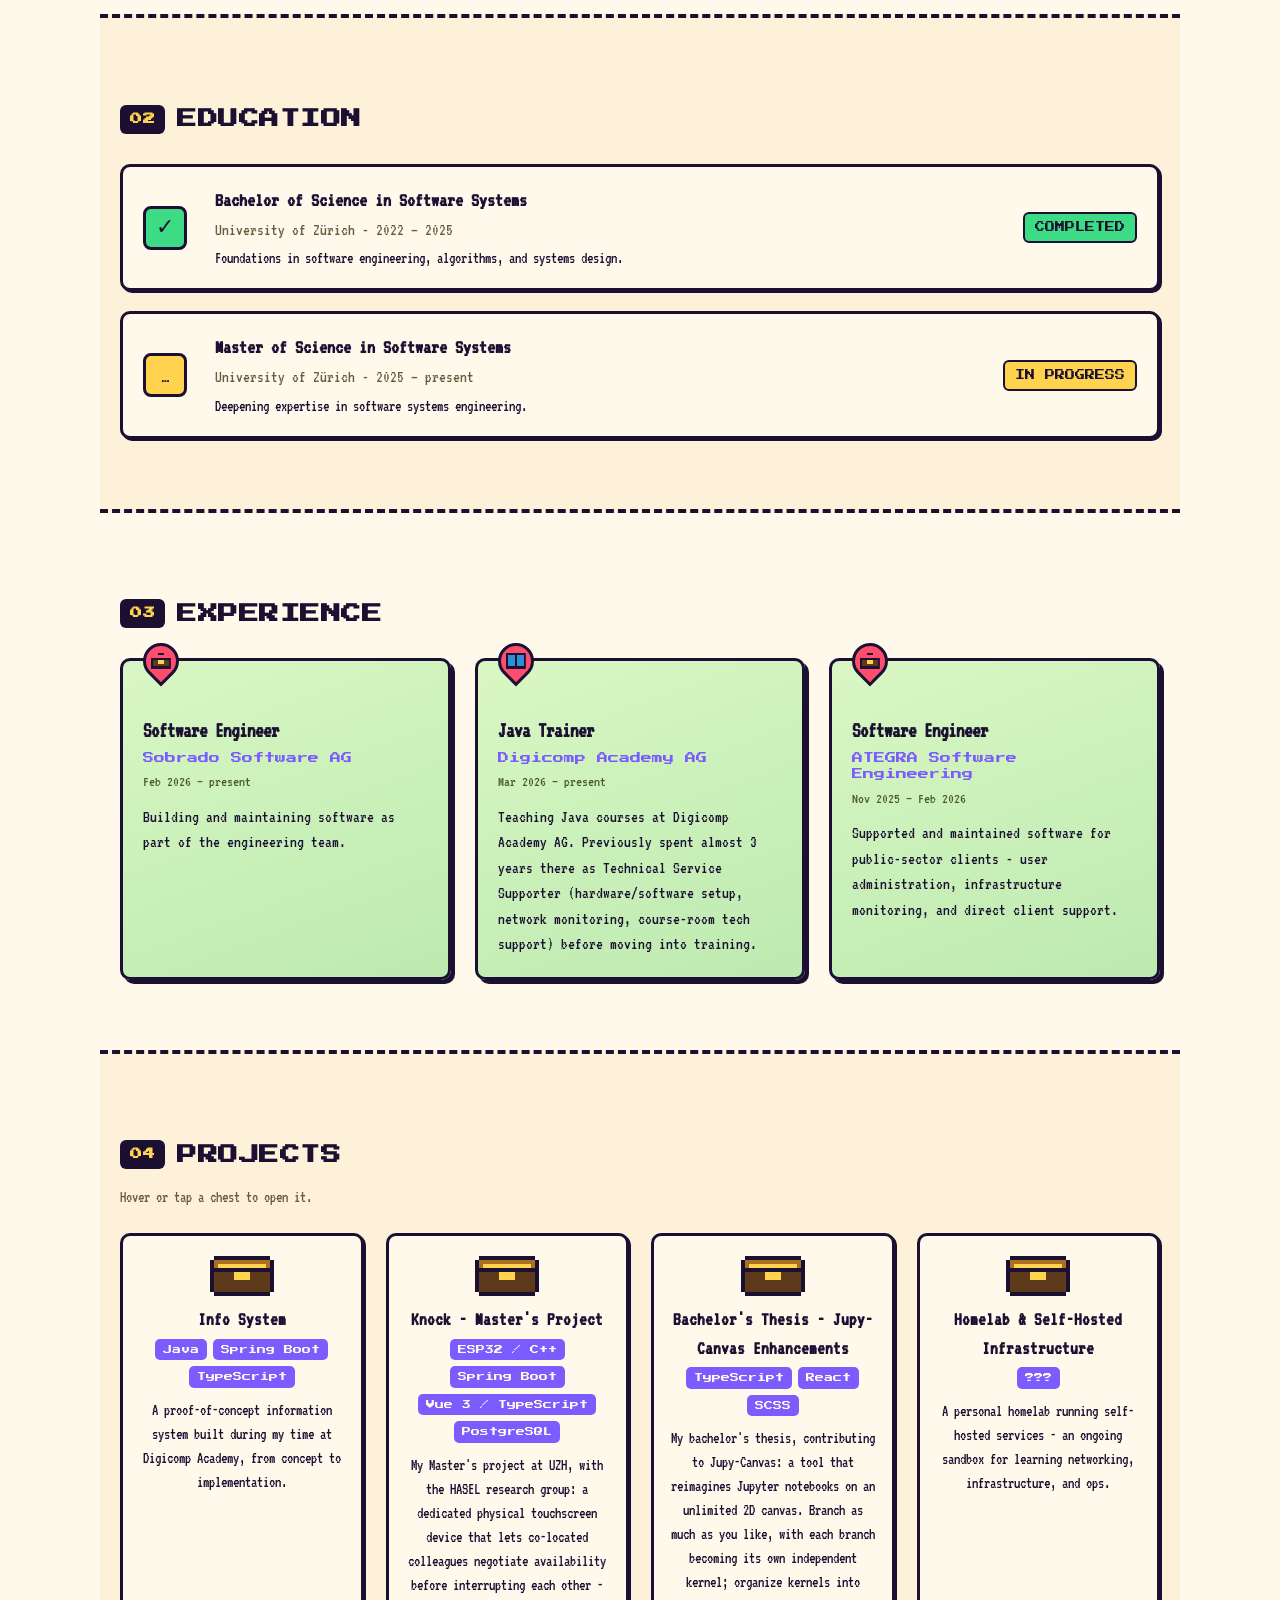
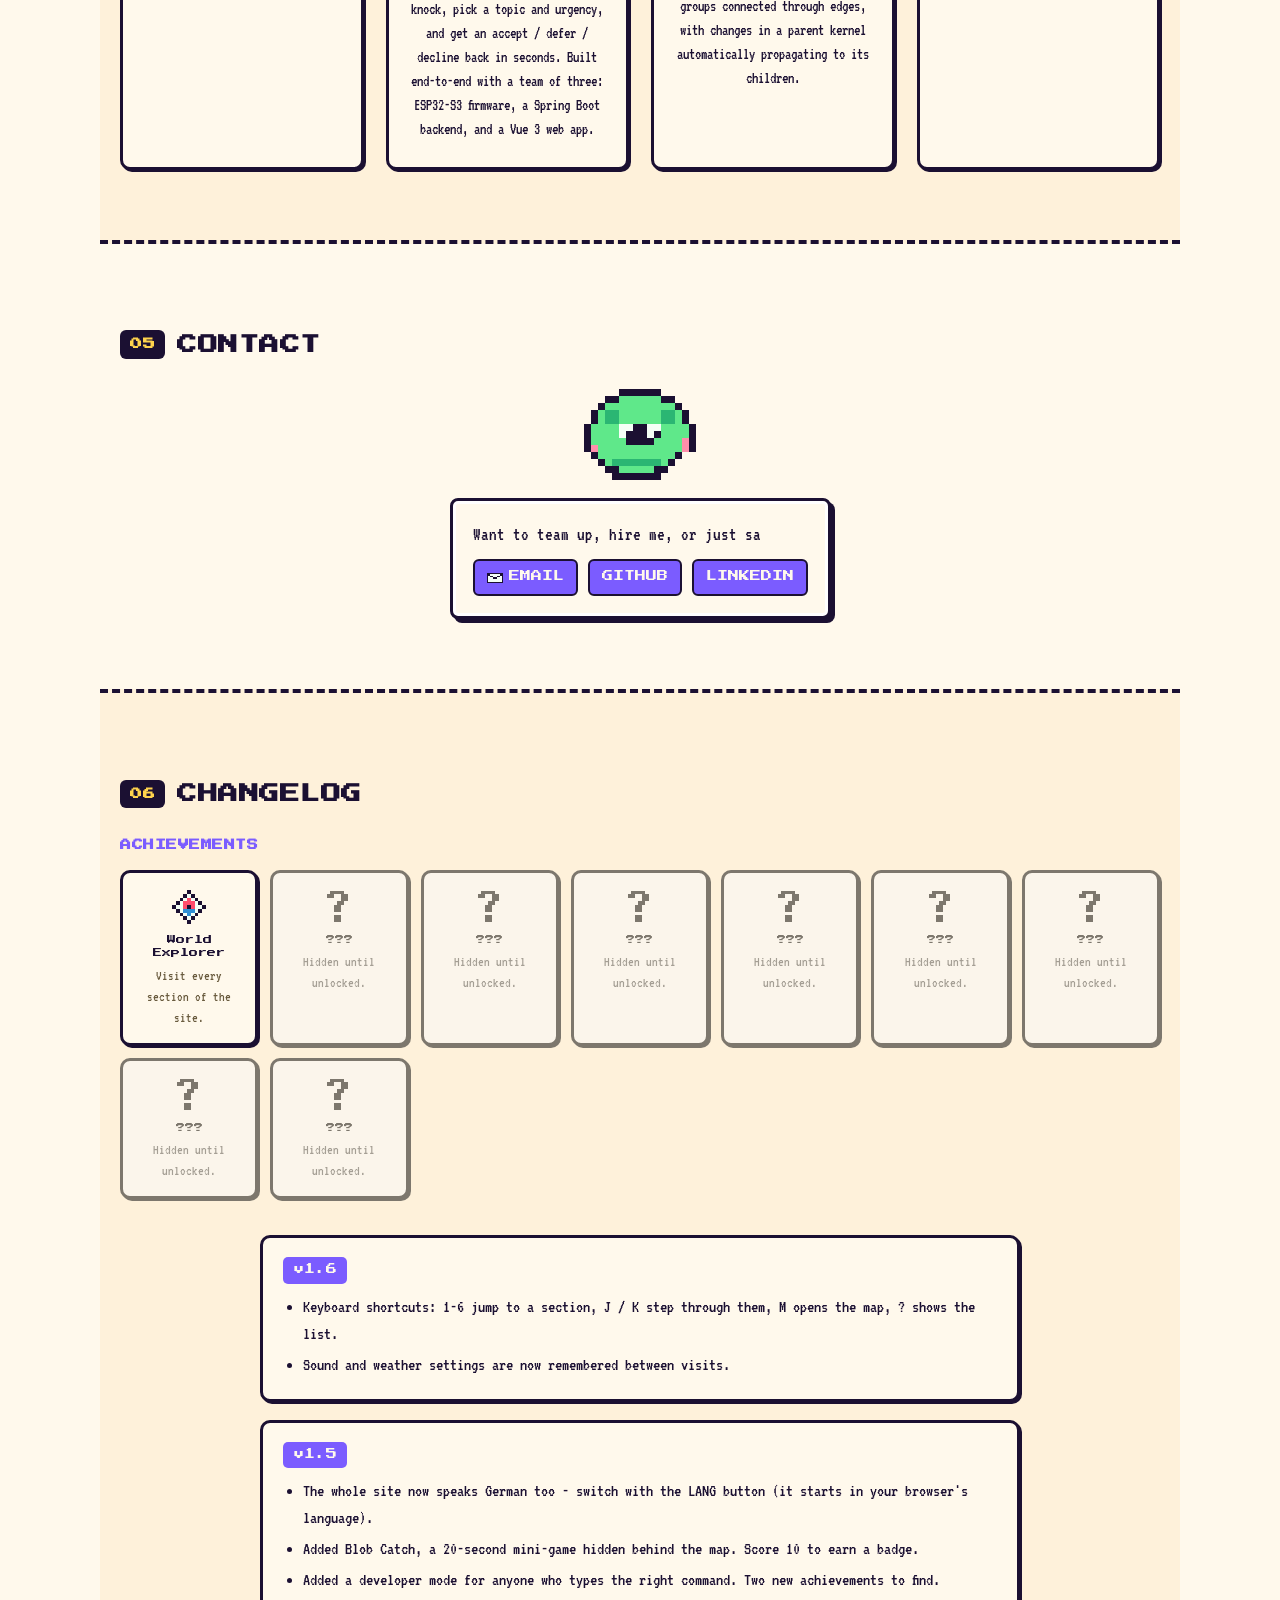
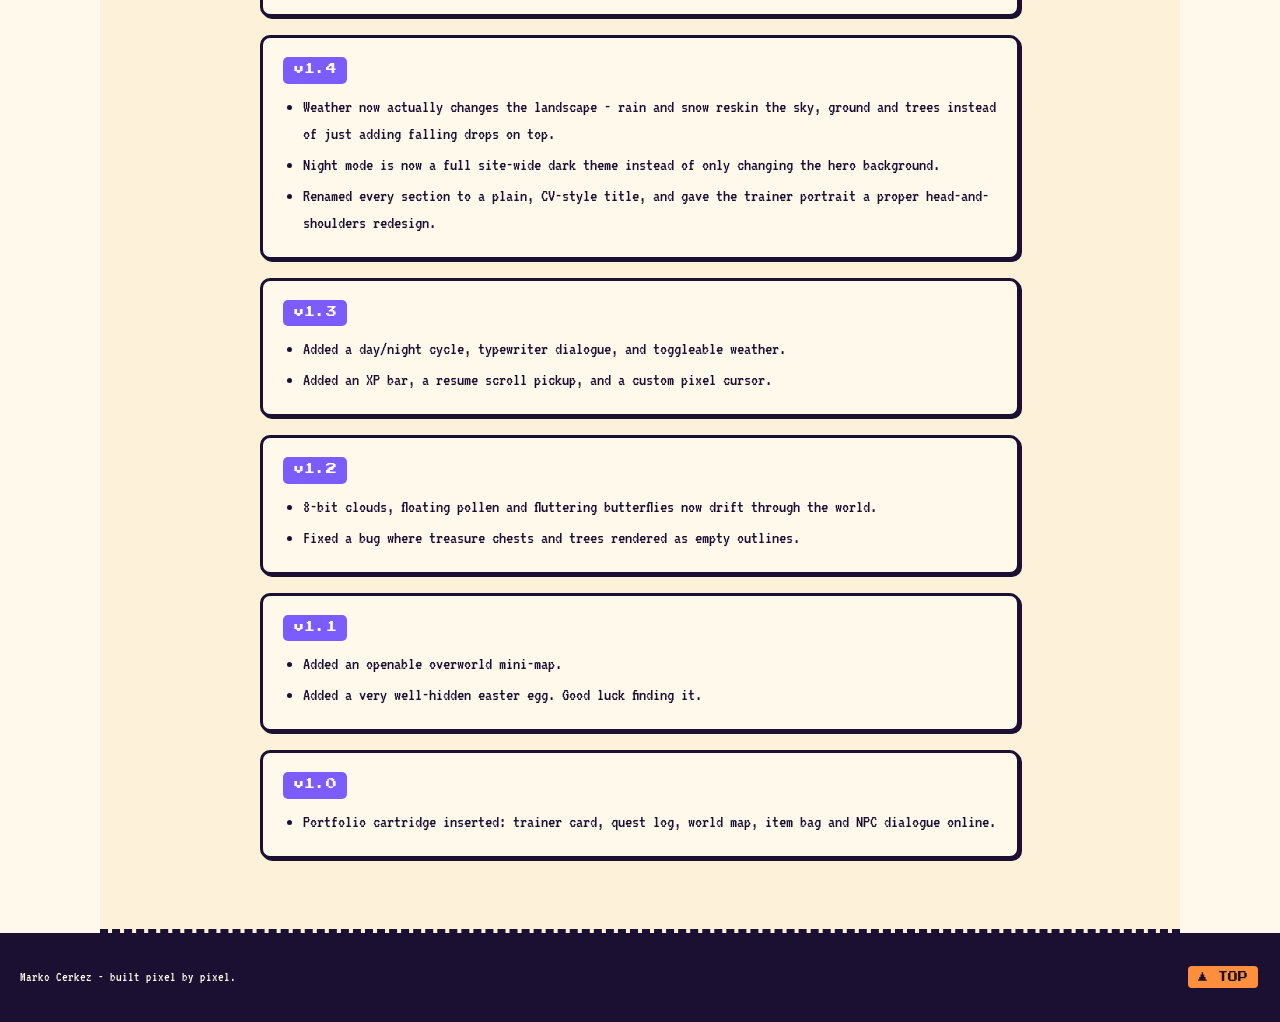
==== commit 00cf979b: "Add accessible label to the trainer portrait" ====
--- a/index.html
+++ b/index.html
@@ -99,7 +99,7 @@
   <section id="about" class="panel">
     <h2 class="panel__title"><span class="panel__title-badge">01</span> <span data-i18n="h_about">ABOUT ME</span></h2>
     <div class="trainer-card">
-      <div class="trainer-card__portrait" id="trainer-portrait"></div>
+      <div class="trainer-card__portrait" id="trainer-portrait" role="img" aria-label="Pixel-art portrait of Marko Cerkez"></div>
       <div class="trainer-card__info">
         <div class="trainer-card__row">
           <span class="trainer-card__label" data-i18n="lbl_name">NAME</span>
--- a/css/style.css
+++ b/css/style.css
@@ -1034,7 +1034,11 @@
 .dev-hud {
   position: fixed;
   right: 12px;
-  bottom: 12px;
+  /* clears the achievement toast (bottom-right, up to ~90px tall) -
+     anchoring to the topbar's bottom edge instead doesn't work since
+     the topbar's own height varies as its buttons wrap at narrower
+     widths */
+  bottom: 110px;
   z-index: 250;
   margin: 0;
   padding: 10px 12px;
